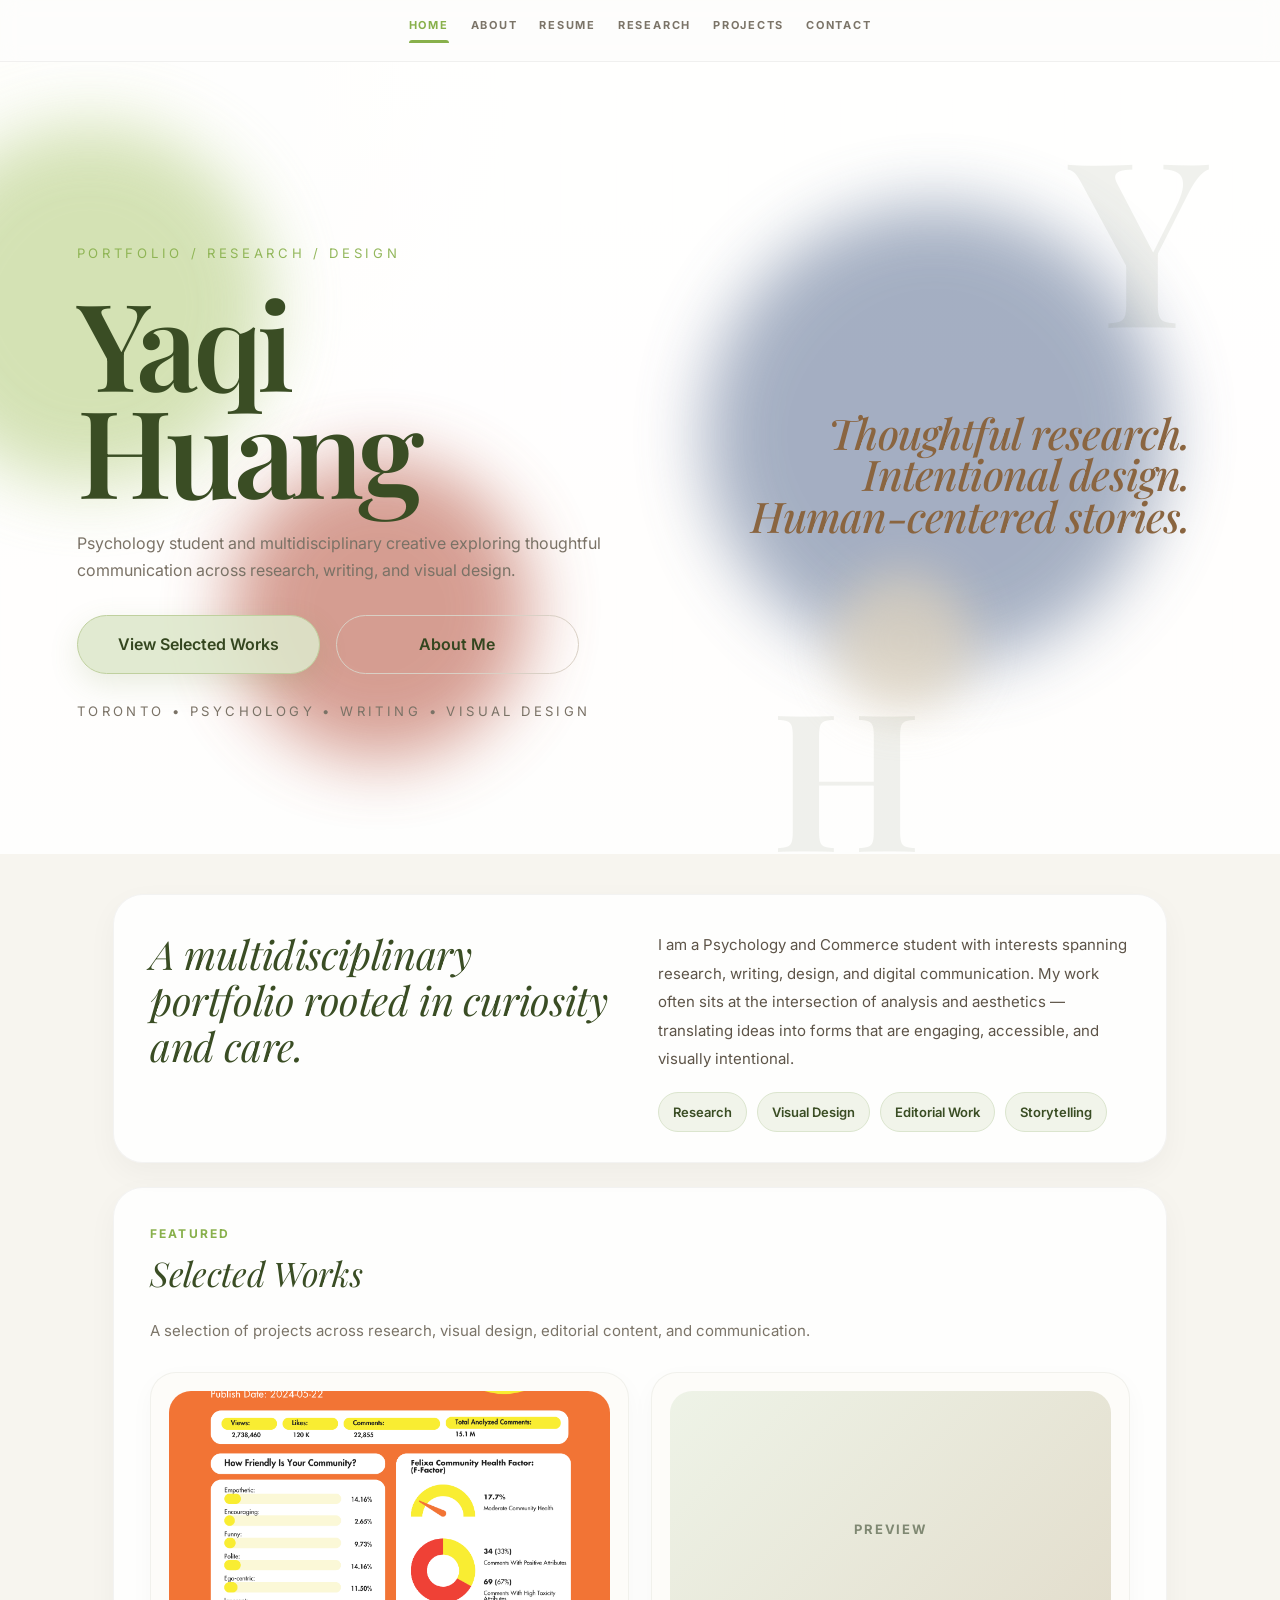
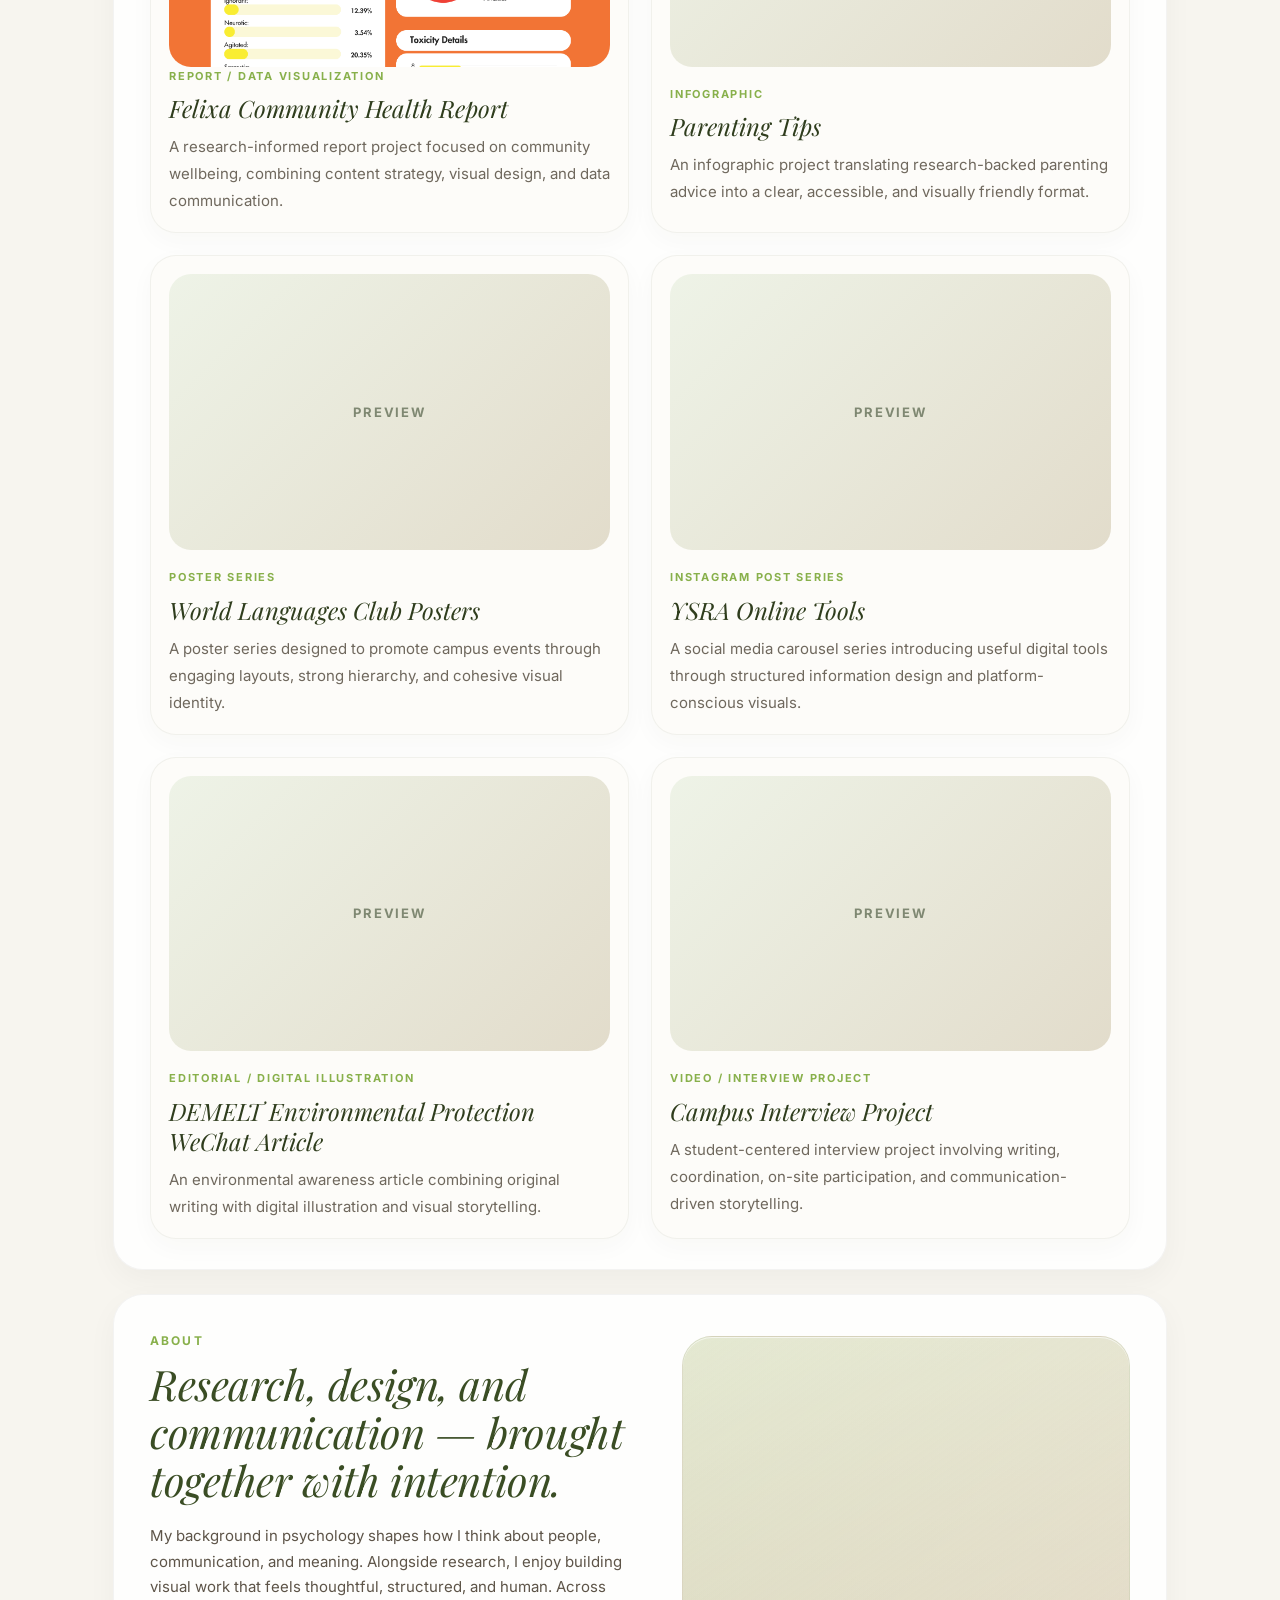
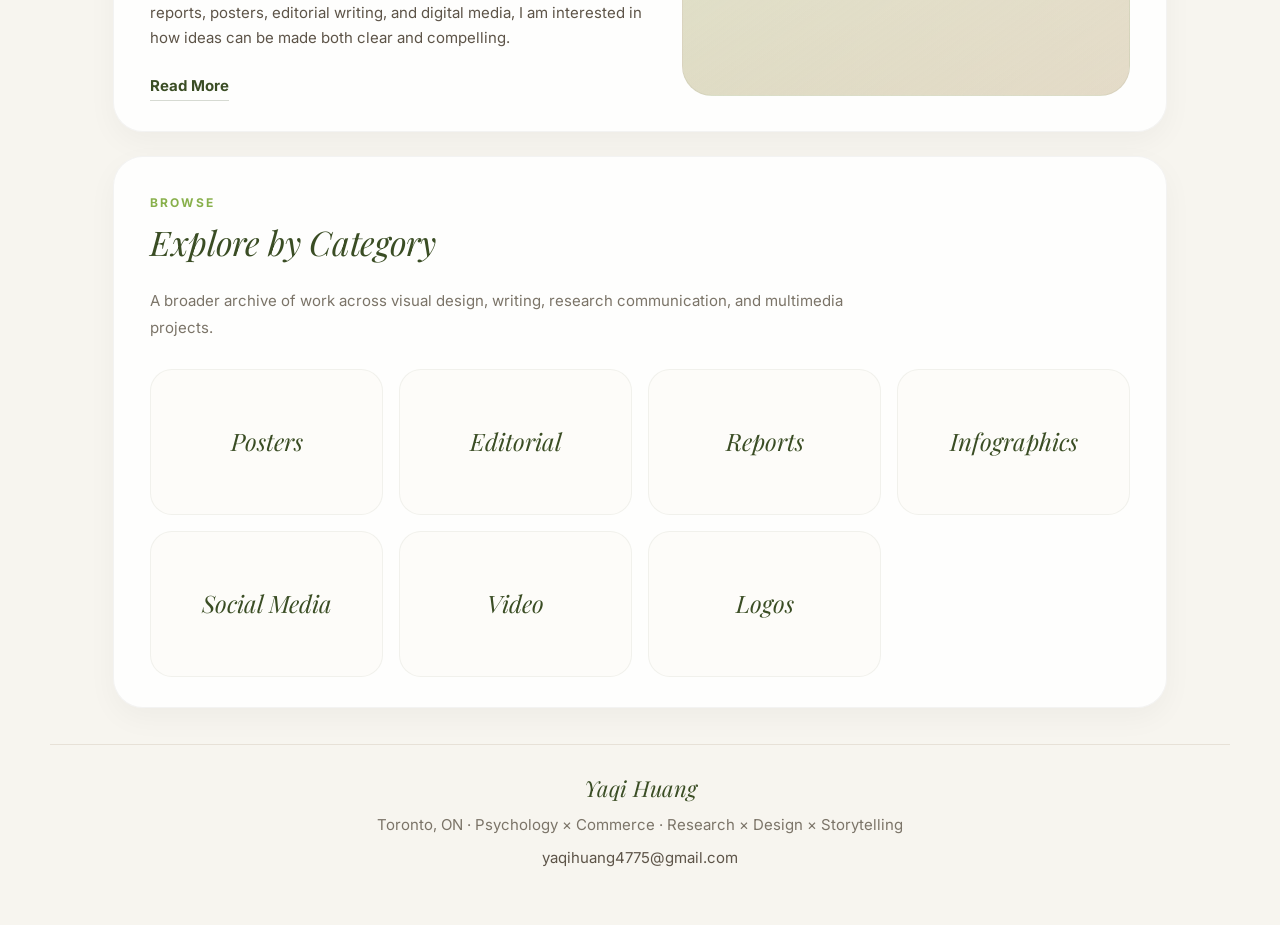
==== index.html @ 3fcfd4fb "update" ====
<!DOCTYPE html>
<html lang="en">
<head>
    <meta charset="UTF-8">
    <meta name="viewport" content="width=device-width, initial-scale=1.0">
    <title>Yaqi Huang</title>

    <link rel="stylesheet" href="style.css">

    <link href="https://fonts.googleapis.com/css2?family=Playfair+Display:wght@400;500;600&family=Inter:wght@400;500;600;700&display=swap" rel="stylesheet">
</head>
<body class="home-page">

    <!-- Navigation bar -->
    <div class="navbar">
        <a href="index.html" class="active">Home</a>
        <a href="About/index.html">About</a>
        <a href="Resume/index.html">Resume</a>
        <a href="../Research/index.html">Research</a>
        <a href="Projects/index.html">Projects</a>
        <a href="Contact/index.html">Contact</a>
    </div>

    <!-- HERO SECTION -->
<section class="hero">
  <div class="orb orb-1"></div>
  <div class="orb orb-2"></div>
  <div class="orb orb-3"></div>
  <div class="orb orb-4"></div>

  <div class="hero-mark mark-y">Y</div>
  <div class="hero-mark mark-h">H</div>

  <div class="hero-content">
    <div class="hero-kicker">Portfolio / Research / Design</div>

    <h1>Yaqi<br>Huang</h1>

    <p class="hero-description">
      Psychology student and multidisciplinary creative exploring thoughtful
      communication across research, writing, and visual design.
    </p>

    <div class="hero-buttons">
      <a href="#selected-works">View Selected Works</a>
      <a href="About/index.html">About Me</a>
    </div>

    <div class="hero-meta">Toronto • Psychology • Writing • Visual Design</div>
  </div>

  <h2 class="hero-tagline-right">
    Thoughtful research.<br>
    Intentional design.<br>
    Human-centered stories.
  </h2>
</section>

    <!-- SHORT INTRO -->
    <section class="section home-intro">
        <div class="intro-left">
            <h2>A multidisciplinary portfolio rooted in curiosity and care.</h2>
        </div>

        <div class="intro-right">
            <p>
                I am a Psychology and Commerce student with interests spanning research, writing, design, and digital communication. My work often sits at the intersection of analysis and aesthetics — translating ideas into forms that are engaging, accessible, and visually intentional.
            </p>

            <div class="intro-tags">
                <span class="tag">Research</span>
                <span class="tag">Visual Design</span>
                <span class="tag">Editorial Work</span>
                <span class="tag">Storytelling</span>
            </div>
        </div>
    </section>

    <!-- SELECTED WORKS -->
    <section class="section selected-works">
        <div class="section-heading">
            <p class="section-label">Featured</p>
            <h2>Selected Works</h2>
            <p class="section-description">
                A selection of projects across research, visual design, editorial content, and communication.
            </p>
        </div>

        <div class="works-grid">
            <a href="Projects/felixa-report/index.html" class="work-card">
                    <div class="project-image-placeholder">
                        <img src="Assets/Felixa Report/Felixa 1a.png" alt="Felixa Community Health Report cover">
                    </div>
                <p class="work-type">Report / Data Visualization</p>
                <h3>Felixa Community Health Report</h3>
                <p class="work-text">
                    A research-informed report project focused on community wellbeing, combining content strategy, visual design, and data communication.
                </p>
            </a>

            <a href="Projects/index.html" class="work-card">
                <div class="work-image-placeholder">Preview</div>
                <p class="work-type">Infographic</p>
                <h3>Parenting Tips</h3>
                <p class="work-text">
                    An infographic project translating research-backed parenting advice into a clear, accessible, and visually friendly format.
                </p>
            </a>

            <a href="Projects/index.html" class="work-card">
                <div class="work-image-placeholder">Preview</div>
                <p class="work-type">Poster Series</p>
                <h3>World Languages Club Posters</h3>
                <p class="work-text">
                    A poster series designed to promote campus events through engaging layouts, strong hierarchy, and cohesive visual identity.
                </p>
            </a>

            <a href="Projects/index.html" class="work-card">
                <div class="work-image-placeholder">Preview</div>
                <p class="work-type">Instagram Post Series</p>
                <h3>YSRA Online Tools</h3>
                <p class="work-text">
                    A social media carousel series introducing useful digital tools through structured information design and platform-conscious visuals.
                </p>
            </a>

            <a href="Projects/index.html" class="work-card">
                <div class="work-image-placeholder">Preview</div>
                <p class="work-type">Editorial / Digital Illustration</p>
                <h3>DEMELT Environmental Protection WeChat Article</h3>
                <p class="work-text">
                    An environmental awareness article combining original writing with digital illustration and visual storytelling.
                </p>
            </a>

            <a href="Projects/index.html" class="work-card">
                <div class="work-image-placeholder">Preview</div>
                <p class="work-type">Video / Interview Project</p>
                <h3>Campus Interview Project</h3>
                <p class="work-text">
                    A student-centered interview project involving writing, coordination, on-site participation, and communication-driven storytelling.
                </p>
            </a>
        </div>
    </section>

    <!-- ABOUT PREVIEW -->
    <section class="section about-preview">
        <div class="about-preview-text">
            <p class="section-label">About</p>
            <h2>Research, design, and communication — brought together with intention.</h2>
            <p>
                My background in psychology shapes how I think about people, communication, and meaning. Alongside research, I enjoy building visual work that feels thoughtful, structured, and human. Across reports, posters, editorial writing, and digital media, I am interested in how ideas can be made both clear and compelling.
            </p>

            <a href="About/index.html" class="text-link">Read More</a>
        </div>

        <div class="about-preview-visual">
            <div class="about-visual-box"></div>
        </div>
    </section>

    <!-- CATEGORY SECTION -->
    <section class="section category-section">
        <div class="section-heading">
            <p class="section-label">Browse</p>
            <h2>Explore by Category</h2>
            <p class="section-description">
                A broader archive of work across visual design, writing, research communication, and multimedia projects.
            </p>
        </div>

        <div class="category-grid">
            <a href="Projects/index.html" class="category-card">Posters</a>
            <a href="Projects/index.html" class="category-card">Editorial</a>
            <a href="Projects/index.html" class="category-card">Reports</a>
            <a href="Projects/index.html" class="category-card">Infographics</a>
            <a href="Projects/index.html" class="category-card">Social Media</a>
            <a href="Projects/index.html" class="category-card">Video</a>
            <a href="Projects/index.html" class="category-card">Logos</a>
        </div>
    </section>

    <!-- FOOTER -->
    <footer class="home-footer">
        <h3>Yaqi Huang</h3>
        <p>Toronto, ON · Psychology × Commerce · Research × Design × Storytelling</p>
        <p>
            <a href="mailto:yaqihuang4775@gmail.com">yaqihuang4775@gmail.com</a>
        </p>
    </footer>

</body>
</html>
---- style.css ----
/* Whole page */
body {
    margin: 0;
    font-family: 'Inter', sans-serif;
    font-size: 14px;
    background-color: #adbc9f;
    color: #333332;
}

/* Navigation bar */
/* Navigation bar */
:root {
  --nav-h: 72px;
}
.navbar {
    background-color: #fbfada;
    padding: 14px 24px;
    display: flex;
    justify-content: center;
    align-items: center;
    gap: 18px;
    box-shadow: 0 2px 5px rgba(0, 0, 0, 0.05);
}

.navbar {
    background-color: rgba(245, 244, 239, 0.82);
    backdrop-filter: blur(10px);
    -webkit-backdrop-filter: blur(10px);
}

/* Links inside navbar */
.navbar a {
    text-decoration: none;
    color: #333332;
    font-weight: 500;
    transition: color 0.2s ease, background-color 0.2s ease;
    padding: 6px 12px;
    border-radius: 999px;
    display: inline-flex;
    align-items: center;
    justify-content: center;
    line-height: 1;
}

/* Hover state */
.navbar a:hover {
    color: #12372a;
    background-color: #e7ecd9;
}

/* Active page */
.navbar a.active {
    color: #12372a;
    font-weight: 700;
    background-color: #d7e3cf;
}

/* Main title */
h1 {
    font-family: 'Playfair Display', serif;
    text-align: center;
    font-size: 42px;
    color: #12372a;
    margin-top: 40px;
    margin-bottom: 10px;
}

/* Resume top header block */
.resume-header {
    text-align: center;
    margin-top: 50px;
    margin-bottom: 45px;
    padding: 0 20px;
}

.resume-header h1 {
    margin-top: 0;
    margin-bottom: 14px;
    letter-spacing: 1px;
}

.resume-name {
    font-size: 18px;
    font-weight: 700;
    color: #12372a;
    margin: 0 0 12px 0;
}

.resume-contact {
    font-size: 15px;
    color: #5f665c;
    margin: 0 0 28px 0;
    line-height: 1.8;
}

.resume-contact a {
    color: #436850;
    text-decoration: none;
    transition: color 0.2s ease;
}

.resume-contact a:hover {
    color: #12372a;
    text-decoration: underline;
}

.contact-divider {
    color: #7b8577;
    margin: 0 6px;
}

/* Buttons under contact info */
.resume-buttons {
    display: flex;
    justify-content: center;
    gap: 14px;
    flex-wrap: wrap;
}

.resume-button {
    display: inline-block;
    padding: 11px 20px;
    border: 1.5px solid #12372a;
    border-radius: 999px;
    text-decoration: none;
    color: #12372a;
    background-color: #fbfada;
    font-weight: 600;
    font-size: 14px;
    transition: all 0.2s ease;
}

.resume-button:hover {
    background-color: #d7e3cf;
    transform: translateY(-1px);
}

.resume-button-secondary {
    background-color: transparent;
}

.resume-button-secondary:hover {
    background-color: #e7ecd9;
}

.resume-divider {
    width: 70%;
    height: 1px;
    background-color: #d6decf;
    margin: 0 auto 30px auto;
}

/* Section titles */
h2 {
    font-size: 26px;
    color: #12372a;
    margin-top: 0;
    margin-bottom: 20px;
}

/* Third-level headings */
h3 {
    margin: 0 0 6px 0;
    font-size: 18px;
    color: #12372a;
}

/* Section cards */
.section {
    background-color: #fbfada;
    margin: 30px auto;
    padding: 30px;
    border-radius: 12px;
    width: 70%;
    transition: transform 0.2s ease;
}

.section:hover {
    transform: scale(1.01);
}

/* Resume layout */
.resume-item {
    display: flex;
    align-items: flex-start;
    margin-bottom: 20px;
}

.resume-date {
    width: 150px;
    font-size: 14px;
    font-weight: 600;
    color: #666665;
    flex-shrink: 0;
}

.resume-content {
    flex: 1;
    font-size: 14px;
}

.resume-content p {
    margin: 8px 0;
}

/* Lists */
ul {
    margin: 10px 0 10px 18px;
    padding: 0;
}

ul ul {
    margin-top: 8px;
    margin-left: 20px;
}

li {
    margin-bottom: 8px;
    line-height: 1.5;
}

/* Dropdown box */
details {
    background-color: #fbfada;
    padding: 15px;
    margin-bottom: 15px;
    border-radius: 10px;
}

.resume-item details {
    padding: 0;
}

/* Summary / dropdown heading */
summary {
    display: flex;
    align-items: flex-start;
    gap: 8px;
    font-weight: 600;
    cursor: pointer;
    color: #436850;
    list-style: none;
    transition: color 0.2s ease;
}

summary:hover {
    color: #12372a;
}

summary::-webkit-details-marker {
    display: none;
}

summary::before {
    content: "▶";
    font-size: 10px;
    display: inline-block;
    transform: translateY(3px);
    color: #436850;
}

details[open] summary::before {
    content: "▼";
}

/* Summary text layout */
.summary-text {
    display: flex;
    flex-direction: column;
}

.summary-text h3 {
    margin: 0 0 10px 0;
    font-size: 20px;
    color: #12372a;
}

.summary-text p {
    margin: 5px 0;
    color: #666665;
    font-size: 14px;
}

/* Dropdown content spacing */
details > *:not(summary) {
    padding: 10px 0 0 15px;
}

/* Skills section */
.skill-item {
    display: flex;
    margin-bottom: 12px;
    padding-bottom: 8px;
    border-bottom: 1px solid #d6decf;
}

.skill-name {
    width: 200px;
    font-weight: 600;
    color: #12372a;
    flex-shrink: 0;
}

.skill-tools {
    flex: 1;
    color: #666665;
    line-height: 1.6;
}

/* Skill tags */
.tool {
    background-color: #dde5d3;
    color: #2f4f3e;
    padding: 4px 8px;
    border-radius: 6px;
    margin-right: 6px;
    margin-bottom: 6px;
    font-size: 14px;
    display: inline-block;
}






/* =========================
   RESUME PAGE — REFINED UI STYLE
   Replace the current final resume override block with this
   ========================= */

/* Page base */
body {
    background: #fcfdf9;
    color: #5d5448;
    font-family: 'Inter', sans-serif;
    font-size: 15px;
    line-height: 1.7;
}

/* Navbar */
.navbar {
    background-color: rgba(255, 255, 255, 0.78);
    backdrop-filter: blur(10px);
    -webkit-backdrop-filter: blur(10px);
    padding: 20px 36px;
    gap: 22px;
    border-bottom: 1px solid rgba(0, 0, 0, 0.05);
    box-shadow: none;
    position: sticky;
    top: 0;
    z-index: 100;
}

.navbar a {
    color: #7b7468;
    font-size: 11px;
    font-weight: 700;
    letter-spacing: 0.16em;
    text-transform: uppercase;
    padding: 0 0 10px 0;
    border-radius: 0;
    background: transparent;
    position: relative;
}

.navbar a:hover {
    color: #3a4d24;
    background: transparent;
}

.navbar a.active {
    color: #88b04b;
    background: transparent;
    font-weight: 700;
}

.navbar a.active::after {
    content: "";
    position: absolute;
    left: 0;
    bottom: -2px;
    width: 100%;
    height: 3px;
    border-radius: 999px 999px 0 0;
    background-color: #88b04b;
}

/* Main title area */
.resume-header {
    text-align: center;
    max-width: 980px;
    margin: 88px auto 42px auto;
    padding: 0 28px;
}

.resume-header h1 {
    text-align: center;
    margin: 0 0 34px 0;
    font-family: 'Playfair Display', serif;
    font-style: italic;
    font-weight: 400;
    letter-spacing: -0.025em;
    font-size: 64px;
    line-height: 1.02;
    color: #3a4d24;
}

.resume-header .resume-name,
.resume-header .resume-contact,
.resume-header .resume-buttons {
    text-align: center;
}

.resume-name {
    font-size: 13px;
    font-weight: 700;
    letter-spacing: 0.22em;
    text-transform: uppercase;
    color: #88b04b;
    margin: 0 0 18px 0;
}

.resume-contact {
    font-size: 15px;
    color: #7b7468;
    margin: 0 0 28px 0;
    line-height: 1.9;
    max-width: 760px;
    margin-left: auto;
    margin-right: auto;
}

.resume-contact a {
    color: #5d5448;
    text-decoration: none;
    border-bottom: 1px solid transparent;
    transition: color 0.2s ease, border-color 0.2s ease;
}

.resume-contact a:hover {
    color: #3a4d24;
    border-bottom-color: rgba(58, 77, 36, 0.35);
    text-decoration: none;
}

.contact-divider {
    color: #b8beb0;
    margin: 0 10px;
}

/* Buttons */
.resume-buttons {
    display: flex;
    justify-content: center;
    gap: 14px;
    flex-wrap: wrap;
    margin-top: 22px;
}

.resume-button {
    display: inline-flex;
    align-items: center;
    justify-content: center;
    min-width: 130px;
    padding: 12px 22px;
    border: 1px solid rgba(136, 176, 75, 0.24);
    border-radius: 999px;
    text-decoration: none;
    color: #3a4d24;
    background: #dfe9d4;
    font-weight: 600;
    font-size: 14px;
    box-shadow: 0 8px 22px rgba(136, 176, 75, 0.08);
    transition: transform 0.2s ease, background-color 0.2s ease, box-shadow 0.2s ease;
}

.resume-button:hover {
    background: #d3e1c3;
    transform: translateY(-1px);
    box-shadow: 0 12px 26px rgba(136, 176, 75, 0.12);
}

.resume-button-secondary {
    background: #ffffff;
}

.resume-button-secondary:hover {
    background: #f4f8ee;
}

/* Divider */
.resume-divider {
    width: min(980px, calc(100% - 56px));
    height: 1px;
    background-color: rgba(0, 0, 0, 0.06);
    margin: 0 auto 30px auto;
}

/* Section blocks */
.section {
    width: min(980px, calc(100% - 56px));
    margin: 0 auto 24px auto;
    padding: 36px 36px 30px 36px;
    background: rgba(255, 255, 255, 0.88);
    border: 1px solid rgba(0, 0, 0, 0.045);
    border-radius: 30px;
    box-shadow: 0 10px 30px rgba(30, 30, 30, 0.04);
    transition: transform 0.22s ease, box-shadow 0.22s ease;
}

.section:hover {
    transform: translateY(-2px);
    box-shadow: 0 16px 36px rgba(30, 30, 30, 0.06);
}

/* Section titles */
h2 {
    margin: 0 0 24px 0;
    font-family: 'Playfair Display', serif;
    font-style: italic;
    font-weight: 400;
    font-size: 34px;
    line-height: 1.15;
    color: #3a4d24;
    letter-spacing: -0.01em;
}

/* Smaller heading */
h3 {
    margin: 0 0 6px 0;
    font-family: 'Playfair Display', serif;
    font-style: italic;
    font-weight: 400;
    font-size: 24px;
    line-height: 1.2;
    color: #3a4d24;
}

/* Resume item rows */
.resume-item {
    display: grid;
    grid-template-columns: 185px 1fr;
    gap: 28px;
    align-items: start;
    margin-bottom: 0;
    padding: 26px 0;
    border-bottom: 1px dashed rgba(0, 0, 0, 0.08);
}

.resume-item:last-child {
    border-bottom: none;
    padding-bottom: 4px;
}

.resume-date {
    width: auto;
    font-size: 11px;
    font-weight: 700;
    letter-spacing: 0.08em;
    text-transform: uppercase;
    color: #88b04b;
    line-height: 1.5;
    padding-top: 4px;
    white-space: nowrap;
}

.resume-content {
    font-size: 15px;
    color: #5d5448;
    min-width: 0;
}

.resume-content strong {
    color: #3a4d24;
}

.resume-content p {
    margin: 8px 0;
    line-height: 1.72;
}

.resume-content em {
    color: #7b7468;
}

/* tighter date + subtitle spacing inside dropdown content */
.resume-content details > p {
    margin: 0;
}

.resume-content details > p + p {
    margin-top: 2px;
}

.resume-content details p {
    line-height: 1.45;
}

.resume-content details ul {
    margin-top: 0.55rem;
}

/* Details / dropdown */
details {
    background: transparent;
    padding: 0;
    margin: 0;
    border-radius: 0;
}

.resume-item details {
    padding: 0;
}

/* Summary */
summary {
    display: flex;
    align-items: flex-start;
    gap: 10px;
    list-style: none;
    cursor: pointer;
    color: #5d5448;
    font-weight: 600;
    transition: color 0.2s ease;
}

summary:hover {
    color: #3a4d24;
}

summary::-webkit-details-marker {
    display: none;
}

summary::before {
    content: "+";
    font-size: 10px;
    line-height: 1;
    margin-top: 10px;
    color: #88b04b;
    flex-shrink: 0;
    transition: transform 0.2s ease;
}

details[open] summary::before {
    content: "-";
}

.summary-text {
    display: flex;
    flex-direction: column;
}

.summary-text h3 {
    margin: 0 0 6px 0;
    font-size: 24px;
}

.summary-text p {
    margin: 2px 0;
    font-size: 14px;
    color: #7b7468;
    line-height: 1.55;
}

/* Dropdown content */
details > *:not(summary) {
    padding: 14px 0 0 22px;
}

/* Lists */
ul {
    margin: 10px 0 10px 20px;
    padding: 0;
}

ul ul {
    margin-top: 8px;
    margin-left: 18px;
}

li {
    margin-bottom: 8px;
    line-height: 1.7;
    color: #5d5448;
}

li::marker {
    color: #88b04b;
}

/* Skills */
.skill-item {
    display: grid;
    grid-template-columns: 160px 1fr;
    gap: 22px;
    align-items: start;
    margin-bottom: 0;
    padding: 18px 0;
    border-bottom: 1px dashed rgba(0, 0, 0, 0.08);
}

.skill-item:last-child {
    border-bottom: none;
    padding-bottom: 0;
}

.skill-name {
    width: auto;
    font-size: 11px;
    font-weight: 700;
    letter-spacing: 0.14em;
    text-transform: uppercase;
    color: #88b04b;
    padding-top: 8px;
}

.skill-tools {
    color: #5d5448;
    line-height: 1.8;
}

.tool {
    display: inline-block;
    background-color: #f4f8ee;
    color: #3a4d24;
    border: 1px solid rgba(136, 176, 75, 0.16);
    padding: 7px 12px;
    border-radius: 999px;
    margin-right: 8px;
    margin-bottom: 8px;
    font-size: 13px;
    font-weight: 500;
}

/* Better spacing for plain one-line entries */
.resume-item > .resume-content:not(:has(details)) {
    padding-top: 1px;
}

/* Mobile */
@media (max-width: 768px) {
    .resume-header {
        margin-top: 56px;
        margin-bottom: 34px;
        padding: 0 20px;
    }

    .resume-header h1 {
        font-size: 46px;
        margin-bottom: 26px;
    }

    .resume-contact {
        line-height: 1.8;
    }

    .section {
        width: calc(100% - 32px);
        padding: 24px 20px;
        border-radius: 22px;
    }

    .resume-divider {
        width: calc(100% - 32px);
    }

    .resume-item {
        grid-template-columns: 1fr;
        gap: 10px;
        padding: 22px 0;
    }

    .resume-date {
        padding-top: 0;
    }

    .skill-item {
        grid-template-columns: 1fr;
        gap: 10px;
    }

    .skill-name {
        padding-top: 0;
    }

    .navbar {
        gap: 14px;
        padding: 16px 14px;
        flex-wrap: wrap;
    }

    .navbar a {
        font-size: 10px;
        letter-spacing: 0.12em;
    }

    details > *:not(summary) {
        padding-left: 18px;
    }
}






/* =========================
   HOME PAGE
========================= */

/* Hero section */
/* =========================
   HOME HERO — FINAL POLISH
   ========================= */

/* 先确保首页没有被默认间距影响 */
body.home-page {
  margin: 0;
  padding: 0;
  background: #f7f5ef;
  overflow-x: hidden;
}

/* ---------- NAVBAR ---------- */
body.home-page .main-nav,
body.home-page nav {
  position: fixed;
  top: 0;
  left: 0;
  width: 100%;
  height: 72px;
  display: flex;
  justify-content: center;
  align-items: center;
  background: rgba(247, 245, 239, 0.72);
  backdrop-filter: blur(10px);
  -webkit-backdrop-filter: blur(10px);
  z-index: 1000;
  border-bottom: 1px solid rgba(255, 255, 255, 0.18);
}

body.home-page nav ul,
body.home-page .main-nav ul {
  display: flex;
  gap: 28px;
  list-style: none;
  margin: 0;
  padding: 0;
}

body.home-page nav a,
body.home-page .main-nav a {
  text-decoration: none;
  font-size: 0.78rem;
  letter-spacing: 0.14em;
  text-transform: uppercase;
  font-weight: 600;
  color: #7b776d;
  transition: color 0.25s ease, opacity 0.25s ease;
}

body.home-page nav a:hover,
body.home-page .main-nav a:hover {
  color: #7ea047;
}

body.home-page nav a.active,
body.home-page .main-nav a.active {
  color: #7ea047;
  position: relative;
}

body.home-page nav a.active::after,
body.home-page .main-nav a.active::after {
  content: "";
  position: absolute;
  left: 0;
  bottom: -10px;
  width: 100%;
  height: 2px;
  background: #7ea047;
  border-radius: 999px;
}

/* ---------- HERO WRAPPER ---------- */
.hero {
  position: relative;
  min-height: 72vh;
  height: 72svh;
  overflow: hidden;
  display: flex;
  align-items: center;
  justify-content: flex-start;
  padding: 96px 0 48px;
  background:
        radial-gradient(circle at top left, rgba(226, 234, 207, 0.45), transparent 34%),
        linear-gradient(180deg, #f7f5ef 0%, #f3f0e8 100%);
}

/* 细微竖向光带，增加 poster 感 */
.hero::before {
  content: "";
  position: absolute;
  inset: 0;
  background:
    repeating-linear-gradient(
      90deg,
      rgba(226, 234, 207, 0.45) 0px,
      rgba(226, 234, 207, 0.45) 1px,
      transparent 1px,
      transparent 56px
    );
  opacity: 0.16;
  pointer-events: none;
  z-index: 1;
}

/* 柔和整体雾化层 */
.hero::after {
  content: "";
  position: absolute;
  inset: 0;
  background:
        radial-gradient(circle at top left, rgba(226, 234, 207, 0.45), transparent 34%),
        linear-gradient(180deg, #f7f5ef 0%, #f3f0e8 100%);
  mix-blend-mode: screen;
  pointer-events: none;
  z-index: 1;
}

/* ---------- HERO CONTENT ---------- */
.hero-content {
  position: relative;
  z-index: 5;
  width: min(560px, calc(100% - 64px));
  margin-left: clamp(28px, 0, 88px);
  display: flex;
  flex-direction: column;
  align-items: flex-start;
  gap: 18px;
}

/* 顶部小字 */
.hero-kicker,
.hero-label {
  margin: 0;
  font-size: 0.82rem;
  letter-spacing: 0.28em;
  text-transform: uppercase;
  color: #88b04b;
  opacity: 0.9;
}

/* 主标题 */
.hero h1,
.hero-title {
  margin: 0;
  font-family: "Playfair Display", serif;
  font-size: clamp(4.4rem, 10vw, 7.6rem);
  line-height: 0.88;
  letter-spacing: -0.045em;
  font-weight: 600;
  color: #3a4d24;
  max-width: 6ch;
  text-wrap: balance;
  text-align: left;
}

/* 副标题 */
.hero .hero-tagline,
.hero .subtitle,
.hero h2 {
  margin: 0;
  font-family: "Playfair Display", serif;
  font-style: italic;
  font-weight: 500;
  font-size: clamp(1.65rem, 3.3vw, 3.1rem);
  line-height: 0.98;
  letter-spacing: -0.02em;
  color: #8a6540;
  text-align: right;
}

/* 正文 */
.hero p,
.hero-description {
  margin: 4px 0 0;
  max-width: 560px;
  font-size: clamp(1rem, 1.15vw, 1.1rem);
  line-height: 1.7;
  color: #7a7266;
}

/* ---------- BUTTONS ---------- */
.hero-buttons,
.cta-group {
  display: flex;
  flex-wrap: wrap;
  gap: 16px;
  margin-top: 6px;
}

.hero-buttons a,
.cta-group a,
.hero .btn {
  display: inline-flex;
  align-items: center;
  justify-content: center;
  min-width: 185px;
  padding: 15px 28px;
  border-radius: 999px;
  text-decoration: none;
  font-weight: 600;
  font-size: 1rem;
  transition:
    transform 0.25s ease,
    background 0.25s ease,
    color 0.25s ease,
    border-color 0.25s ease,
    box-shadow 0.25s ease;
}

.hero-buttons a:first-child,
.cta-group a:first-child,
.hero .btn-primary {
  background: rgba(221, 232, 203, 0.88);
  color: #34461f;
  border: 1px solid #bfd09e;
  box-shadow: 0 10px 30px rgba(116, 144, 66, 0.16);
}

.hero-buttons a:first-child:hover,
.cta-group a:first-child:hover,
.hero .btn-primary:hover {
  transform: translateY(-2px);
  background: #dfe9cf;
}

.hero-buttons a:last-child,
.cta-group a:last-child,
.hero .btn-secondary {
  background: transparent;
  color: #34461f;
  border: 1px solid #d9d0c5;
}

.hero-buttons a:last-child:hover,
.cta-group a:last-child:hover,
.hero .btn-secondary:hover {
  transform: translateY(-2px);
  border-color: rgba(243, 238, 227, 0.72);
  background: rgba(255,255,255,0.75);
}

/* 底部细字 */
.hero-meta {
  margin-top: 2px;
  font-size: 0.82rem;
  letter-spacing: 0.26em;
  text-transform: uppercase;
  color: #7a7266;
}

/* ---------- DECORATIVE LETTERS ---------- */
.hero-mark {
  position: absolute;
  font-family: "Playfair Display", serif;
  font-weight: 600;
  line-height: 1;
  color: rgba(58, 77, 36, 0.08);
  pointer-events: none;
  z-index: 2;
  user-select: none;
}

.hero-mark.mark-y {
  top: 56px;
  right: 5.5vw;
  font-size: clamp(10rem, 18vw, 16rem);
}

.hero-mark.mark-h {
  bottom: -14px;
  right: 28vw;
  font-size: clamp(8rem, 15vw, 13rem);
}

/* ---------- ORBS / GLOW SHAPES ---------- */
.orb {
  position: absolute;
  border-radius: 50%;
  filter: blur(34px);
  opacity: 0.78;
  pointer-events: none;
  z-index: 2;
  animation-timing-function: ease-in-out;
  animation-iteration-count: infinite;
  animation-direction: alternate;
}

.orb-1 {
  width: 360px;
  height: 360px;
  left: -90px;
  top: 8%;
  background: rgba(195, 214, 150, 0.9);
  animation: floatOne 9s ease-in-out infinite alternate;
}

.orb-2 {
  width: 300px;
  height: 300px;
  left: 18%;
  bottom: 12%;
  background: rgba(188, 95, 78, 0.78);
  animation: floatTwo 8.5s ease-in-out infinite alternate;
}

.orb-3 {
  width: 460px;
  height: 460px;
  right: 9%;
  top: 18%;
  background: rgba(111, 128, 159, 0.8);
  animation: floatThree 10s ease-in-out infinite alternate;
}

/* 可选：再加一个更小的光斑会更灵 */
.orb-4 {
  width: 140px;
  height: 140px;
  right: 24%;
  bottom: 18%;
  background: rgba(224, 212, 190, 0.92);
  filter: blur(24px);
  animation: floatFour 7s ease-in-out infinite alternate;
}

@keyframes floatOne {
  0% {
    transform: translate(0, 0) scale(1);
  }
  100% {
    transform: translate(40px, -28px) scale(1.08);
  }
}

@keyframes floatTwo {
  0% {
    transform: translate(0, 0) scale(1);
  }
  100% {
    transform: translate(26px, 22px) scale(1.12);
  }
}

@keyframes floatThree {
  0% {
    transform: translate(0, 0) scale(1);
  }
  100% {
    transform: translate(-34px, 26px) scale(1.07);
  }
}

@keyframes floatFour {
  0% {
    transform: translate(0, 0);
    opacity: 0.18;
  }
  100% {
    transform: translate(16px, -18px);
    opacity: 0.28;
  }
}

/* ---------- RESPONSIVE ---------- */
@media (max-width: 1100px) {
  .hero {
    padding: 108px 0 40px;
  }

  .hero-content {
    width: min(560px, calc(100% - 56px));
    margin-left: 28px;
    gap: 16px;
  }

  .hero h1,
  .hero-title {
    font-size: clamp(4rem, 11vw, 6.2rem);
  }

  .hero .subtitle,
  .hero h2 {
    max-width: 16ch;
  }

  .orb-3 {
    width: 380px;
    height: 380px;
    right: 2%;
    top: 20%;
  }
}

@media (max-width: 768px) {
  body.home-page .main-nav,
  body.home-page nav {
    height: 64px;
  }

  body.home-page nav ul,
  body.home-page .main-nav ul {
    gap: 16px;
    flex-wrap: wrap;
    justify-content: center;
    padding: 0 16px;
  }

  body.home-page nav a,
  body.home-page .main-nav a {
    font-size: 0.72rem;
    letter-spacing: 0.12em;
  }

  .hero {
    min-height: 100svh;
    padding: 94px 0 32px;
    align-items: flex-start;
  }

  .hero-content {
    width: calc(100% - 40px);
    margin: 34px 20px 0;
    gap: 14px;
  }

  .hero h1,
  .hero-title {
    font-size: clamp(3.2rem, 18vw, 5.2rem);
    max-width: 5.2ch;
  }

  .hero .subtitle,
  .hero h2 {
    font-size: clamp(1.8rem, 9vw, 2.7rem);
    max-width: 16ch;
  }

  .hero p,
  .hero-description {
    max-width: 100%;
    font-size: 0.98rem;
    line-height: 1.65;
  }

  .hero-buttons,
  .cta-group {
    width: 100%;
    gap: 12px;
  }

  .hero-buttons a,
  .cta-group a,
  .hero .btn {
    min-width: 0;
    width: calc(50% - 6px);
    padding: 14px 16px;
    font-size: 0.95rem;
  }

  .hero-meta {
    font-size: 0.72rem;
    letter-spacing: 0.18em;
  }

  .hero-mark.mark-y {
    right: 2vw;
    top: 92px;
    font-size: 7rem;
  }

  .hero-mark.mark-h {
    right: 10vw;
    bottom: 18px;
    font-size: 6rem;
  }

  .orb-1 {
    width: 240px;
    height: 240px;
    left: -80px;
    top: 24%;
  }

  .orb-2 {
    width: 210px;
    height: 210px;
    left: 16%;
    bottom: 18%;
  }

  .orb-3 {
    width: 260px;
    height: 260px;
    right: -40px;
    top: 18%;
  }

  .orb-4 {
    display: none;
  }
}

@media (max-width: 520px) {
  .hero-buttons a,
  .cta-group a,
  .hero .btn {
    width: 100%;
  }

  .hero-meta {
    line-height: 1.6;
    letter-spacing: 0.16em;
  }

  .hero-mark {
    display: none;
  }
}


/* hero 本身要能给右边 tagline 做 absolute 定位 */
.hero {
  position: relative;
}

/* 左边内容块 */
.hero-content {
  position: relative;
  z-index: 5;
  width: min(560px, calc(100% - 64px));
  margin-left: clamp(32px, 6vw, 88px);
  display: flex;
  flex-direction: column;
  align-items: flex-start;
  gap: 24px;
}

/* 右边 tagline */
.hero-tagline-right {
  position: absolute;
  right: clamp(32px, 7vw, 100px);
  top: 52%;
  transform: translateY(-50%);
  z-index: 6;

  margin: 0;
  max-width: 620px;

  font-family: "Playfair Display", serif;
  font-style: italic;
  font-weight: 500;
  font-size: clamp(1.9rem, 3vw, 3.2rem);
  line-height: 1.6;
  letter-spacing: -0.02em;
  color: #e4bea4;
  text-align: left;
}

/* 左边正文宽度稍微控制一下 */
.hero-description {
  max-width: 48ch;
}

/* 平板 */
@media (max-width: 1000px) {
  .hero-tagline-right {
    right: 40px;
    max-width: 400px;
    font-size: clamp(1.6rem, 3vw, 2.4rem);
  }

  .hero-content {
    width: min(480px, calc(100% - 56px));
  }
}

/* 手机：tagline 不再放右边，改回正常往下排 */
@media (max-width: 768px) {
  .hero {
    display: flex;
    flex-direction: column;
    justify-content: flex-start;
  }

  .hero-content {
    width: calc(100% - 40px);
    margin: 32px 24px 0;
    gap: 16px;
  }

  .hero-tagline-right {
    position: relative;
    top: auto;
    right: auto;
    transform: none;
    margin: 16px 24px 0;
    max-width: 320px;
    font-size: clamp(1.8rem, 9vw, 2.7rem);
  }
}


/* Shared section heading */
.section-heading {
    margin-bottom: 28px;
}

.section-label {
    margin: 0 0 10px 0;
    font-size: 12px;
    font-weight: 700;
    letter-spacing: 0.18em;
    text-transform: uppercase;
    color: #88b04b;
}

.section-description {
    margin: 0;
    max-width: 700px;
    color: #7b7468;
    line-height: 1.8;
}

/* Home intro */
.home-intro {
    display: grid;
    grid-template-columns: 1fr 1fr;
    gap: 36px;
    align-items: start;
    position: relative;
    margin-top: 40px;    
}

.home-intro h2 {
    margin: 0;
    font-size: 40px;
    line-height: 1.15;
}

.intro-right p {
    margin: 0 0 18px 0;
    color: #5d5448;
    line-height: 1.9;
}

.intro-tags {
    display: flex;
    flex-wrap: wrap;
    gap: 10px;
}

.tag {
    display: inline-flex;
    align-items: center;
    padding: 8px 14px;
    border-radius: 999px;
    background: #f1f4ea;
    border: 1px solid #dbe5ce;
    color: #3a4d24;
    font-size: 13px;
    font-weight: 600;
}

/* Selected works */
.selected-works .works-grid {
    display: grid;
    grid-template-columns: repeat(2, minmax(0, 1fr));
    gap: 22px;
}

.work-card {
    display: block;
    background: #fdfcf9;
    border: 1px solid rgba(58, 77, 36, 0.06);
    border-radius: 26px;
    padding: 18px;
    text-decoration: none;
    color: inherit;
    transition: transform 0.2s ease, box-shadow 0.2s ease, border-color 0.2s ease;
    box-shadow: 0 8px 24px rgba(62, 52, 37, 0.03);
}

.work-card:hover {
    transform: translateY(-3px);
    box-shadow: 0 14px 32px rgba(62, 52, 37, 0.07);
    border-color: rgba(136, 176, 75, 0.18);
}

.work-image-placeholder {
    width: 100%;
    aspect-ratio: 16 / 10;
    border-radius: 18px;
    margin-bottom: 18px;
    background: linear-gradient(135deg, #eef2e7 0%, #ddd2b8 100%);
    display: flex;
    align-items: center;
    justify-content: center;
    color: #7f8872;
    font-size: 13px;
    font-weight: 700;
    letter-spacing: 0.14em;
    text-transform: uppercase;
}

.work-type {
    margin: 0 0 8px 0;
    font-size: 11px;
    font-weight: 700;
    letter-spacing: 0.16em;
    text-transform: uppercase;
    color: #88b04b;
}

.work-card h3 {
    margin: 0 0 10px 0;
    font-size: 24px;
    line-height: 1.25;
    color: #2f3d1d;
}

.work-text {
    margin: 0;
    color: #6f685d;
    line-height: 1.8;
    font-size: 15px;
}

/* About preview */
.about-preview {
    display: grid;
    grid-template-columns: 1.05fr 0.95fr;
    gap: 36px;
    align-items: center;
}

.about-preview-text h2 {
    margin-top: 0;
    margin-bottom: 18px;
    font-size: 42px;
    line-height: 1.14;
}

.about-preview-text p:last-of-type {
    margin-bottom: 22px;
}

.text-link {
    display: inline-block;
    text-decoration: none;
    color: #3a4d24;
    font-weight: 700;
    border-bottom: 1px solid rgba(58, 77, 36, 0.2);
    padding-bottom: 2px;
    transition: color 0.2s ease, border-color 0.2s ease;
}

.text-link:hover {
    color: #88b04b;
    border-bottom-color: rgba(136, 176, 75, 0.45);
}

.about-preview-visual {
    min-height: 360px;
    display: flex;
    align-items: stretch;
}

.about-visual-box {
    width: 100%;
    border-radius: 30px;
    background:
        linear-gradient(145deg, rgba(136, 176, 75, 0.18), rgba(221, 210, 184, 0.55)),
        linear-gradient(180deg, #f8f5ef 0%, #ece6db 100%);
    border: 1px solid rgba(58, 77, 36, 0.06);
    box-shadow: inset 0 1px 0 rgba(255,255,255,0.6);
}

/* Categories */
.category-grid {
    display: grid;
    grid-template-columns: repeat(4, minmax(0, 1fr));
    gap: 16px;
}

.category-card {
    display: flex;
    align-items: center;
    justify-content: center;
    min-height: 108px;
    border-radius: 22px;
    background: #fdfcf9;
    border: 1px solid rgba(58, 77, 36, 0.06);
    text-decoration: none;
    color: #3a4d24;
    font-family: 'Playfair Display', serif;
    font-size: 24px;
    font-style: italic;
    text-align: center;
    padding: 18px;
    transition: transform 0.2s ease, box-shadow 0.2s ease, border-color 0.2s ease;
}

.category-card:hover {
    transform: translateY(-2px);
    box-shadow: 0 12px 28px rgba(62, 52, 37, 0.06);
    border-color: rgba(136, 176, 75, 0.18);
}

/* Footer */
.home-footer {
    width: min(1180px, calc(100% - 56px));
    margin: 36px auto 54px auto;
    padding: 30px 0 0 0;
    border-top: 1px solid #e7e1d7;
    text-align: center;
}

.home-footer h3 {
    margin: 0 0 10px 0;
    font-size: 22px;
    color: #3a4d24;
}

.home-footer p {
    margin: 6px 0;
    color: #7b7468;
    line-height: 1.8;
}

.home-footer a {
    color: #5d5448;
    text-decoration: none;
    border-bottom: 1px solid transparent;
}

.home-footer a:hover {
    color: #3a4d24;
    border-bottom-color: rgba(58, 77, 36, 0.3);
}

/* Responsive */
@media (max-width: 1000px) {
    .home-hero,
    .home-intro,
    .about-preview {
        grid-template-columns: 1fr;
    }

    .hero-art {
        min-height: 420px;
    }

    .category-grid {
        grid-template-columns: repeat(2, minmax(0, 1fr));
    }
}

@media (max-width: 760px) {
    .home-hero {
        width: calc(100% - 32px);
        margin-top: 48px;
        gap: 28px;
    }

    .home-hero h1 {
        font-size: 58px;
    }

    .home-hero h2 {
        font-size: 24px;
    }

    .selected-works .works-grid,
    .category-grid {
        grid-template-columns: 1fr;
    }

    .home-footer {
        width: calc(100% - 32px);
    }
}

@media (max-width: 900px) {
  body.home-page .hero-poster {
    padding:
      calc(var(--nav-h) + 20px)
      24px
      24px;
  }

  body.home-page .hero-poster-content {
    width: min(100%, 560px);
  }

  body.home-page .hero-name {
    font-size: clamp(4rem, 14vw, 6.2rem);
  }

  body.home-page .hero-tagline {
    font-size: clamp(1.7rem, 6vw, 2.6rem);
  }

  body.home-page .hero-side-note {
    left: 24px;
    bottom: 18px;
  }

  body.home-page .hero-letter-y {
    right: 2%;
  }

  body.home-page .hero-letter-h {
    right: 10%;
    bottom: 4%;
  }
}

@media (max-width: 640px) {
  body.home-page .hero-poster {
    height: 100svh;
    min-height: 100svh;
    padding:
      calc(var(--nav-h) + 18px)
      18px
      18px;
  }

  body.home-page .hero-name {
    font-size: clamp(3.4rem, 18vw, 5.2rem);
  }

  body.home-page .hero-tagline {
    font-size: clamp(1.55rem, 8vw, 2.2rem);
    max-width: 100%;
  }

  body.home-page .hero-description {
    font-size: 0.98rem;
    line-height: 1.65;
  }

  body.home-page .hero-actions {
    flex-direction: column;
    align-items: stretch;
  }

  body.home-page .hero-btn {
    min-width: 0;
    width: 100%;
  }

  body.home-page .hero-side-note {
    font-size: 0.66rem;
    letter-spacing: 0.18em;
  }
}












/* =========================
   CONTACT PAGE
========================= */
.contact-header {
    text-align: center;
    max-width: 980px;
    margin: 88px auto 42px auto;
    padding: 0 28px;
}

.contact-header h1 {
    text-align: center;
    margin: 0 0 34px 0;
    font-family: 'Playfair Display', serif;
    font-style: italic;
    font-weight: 400;
    letter-spacing: -0.025em;
    font-size: 64px;
    line-height: 1.02;
    color: #3a4d24;
}

.contact-label {
    font-size: 13px;
    font-weight: 700;
    letter-spacing: 0.22em;
    text-transform: uppercase;
    color: #88b04b;
    margin: 0 0 18px 0;
}

.contact-intro {
    max-width: 620px;
    margin: 0 auto;
    font-size: 15px;
    line-height: 1.9;
    color: #7b7468;
}

.contact-page {
    padding-bottom: 80px;
}

.contact-main-card {
    padding: 42px 42px 36px 42px;
}

.contact-grid {
    display: grid;
    grid-template-columns: 1.05fr 0.95fr;
    gap: 40px;
    align-items: start;
}

.contact-left h2 {
    margin-bottom: 18px;
}

.contact-left p {
    margin: 0;
    font-size: 15px;
    line-height: 1.8;
    color: #5d5448;
    max-width: 520px;
}

.contact-buttons {
    display: flex;
    gap: 14px;
    flex-wrap: wrap;
    margin-top: 28px;
}

.contact-right {
    display: flex;
    flex-direction: column;
    gap: 18px;
}

.contact-item {
    padding: 18px 20px;
    border: 1px solid rgba(0, 0, 0, 0.05);
    border-radius: 22px;
    background: #fcfcfa;
    transition: transform 0.2s ease, box-shadow 0.2s ease;
}

.contact-item:hover {
    transform: translateY(-2px);
    box-shadow: 0 12px 28px rgba(30, 30, 30, 0.05);
}

.contact-item-label {
    margin: 0 0 8px 0;
    font-size: 11px;
    font-weight: 700;
    letter-spacing: 0.16em;
    text-transform: uppercase;
    color: #88b04b;
}

.contact-item p,
.contact-item a {
    margin: 0;
    font-size: 15px;
    line-height: 1.7;
    color: #5d5448;
    text-decoration: none;
    word-break: break-word;
}

.contact-item a:hover {
    color: #3a4d24;
}

@media (max-width: 768px) {
    .contact-header {
        margin-top: 56px;
        margin-bottom: 34px;
        padding: 0 20px;
    }

    .contact-header h1 {
        font-size: 46px;
        margin-bottom: 26px;
    }

    .contact-grid {
        grid-template-columns: 1fr;
        gap: 24px;
    }

    .contact-main-card {
        padding: 24px 20px;
    }
}
























/* =========================
   PROJECTS PAGE
========================= */

.projects-header {
    text-align: center;
    max-width: 980px;
    margin: 88px auto 42px auto;
    padding: 0 28px;
}

.projects-header h1 {
    text-align: center;
    margin: 0 0 34px 0;
    font-family: 'Playfair Display', serif;
    font-style: italic;
    font-weight: 400;
    letter-spacing: -0.025em;
    font-size: 64px;
    line-height: 1.02;
    color: #3a4d24;
}

.projects-label {
    font-size: 13px;
    font-weight: 700;
    letter-spacing: 0.22em;
    text-transform: uppercase;
    color: #88b04b;
    margin: 0 0 18px 0;
}

.projects-intro {
    max-width: 720px;
    margin: 0 auto;
    font-size: 15px;
    line-height: 1.9;
    color: #7b7468;
}

.projects-page {
    padding-bottom: 90px;
}

.projects-section-heading {
    margin-bottom: 30px;
}

.projects-section-heading h2 {
    margin-bottom: 14px;
}

.projects-section-heading p:last-child {
    max-width: 720px;
    margin: 0;
    font-size: 15px;
    line-height: 1.8;
    color: #7b7468;
}

/* Featured project cards */

.featured-projects-grid {
    display: grid;
    grid-template-columns: repeat(2, minmax(0, 1fr));
    gap: 24px;
}

.featured-project-card {
    display: grid;
    grid-template-rows: auto 1fr;
    background: #fcfcfa;
    border: 1px solid rgba(0, 0, 0, 0.045);
    border-radius: 26px;
    overflow: hidden;
    box-shadow: 0 8px 24px rgba(30, 30, 30, 0.035);
    transition: transform 0.22s ease, box-shadow 0.22s ease, border-color 0.22s ease;
}

.featured-project-card:hover {
    transform: translateY(-3px);
    box-shadow: 0 16px 36px rgba(30, 30, 30, 0.06);
    border-color: rgba(136, 176, 75, 0.18);
}

.project-image-placeholder {
    width: 100%;
    aspect-ratio: 16 / 10;
    background:
        radial-gradient(circle at 20% 20%, rgba(136, 176, 75, 0.22), transparent 30%),
        radial-gradient(circle at 80% 70%, rgba(221, 210, 184, 0.60), transparent 36%),
        linear-gradient(135deg, #f4f8ee 0%, #ece7db 100%);
    display: flex;
    align-items: center;
    justify-content: center;
    color: #7b7468;
    font-size: 11px;
    font-weight: 700;
    letter-spacing: 0.18em;
    text-transform: uppercase;
}

.project-card-content {
    padding: 24px 24px 26px 24px;
}

.project-type {
    margin: 0 0 10px 0;
    font-size: 11px;
    font-weight: 700;
    letter-spacing: 0.16em;
    text-transform: uppercase;
    color: #88b04b;
}

.featured-project-card h3 {
    margin: 0 0 12px 0;
    font-family: 'Playfair Display', serif;
    font-style: italic;
    font-weight: 400;
    font-size: 26px;
    line-height: 1.15;
    color: #3a4d24;
}

.project-role {
    margin: 0 0 12px 0;
    font-size: 14px;
    color: #5d5448;
}

.project-card-content p:last-child {
    margin: 0;
    font-size: 15px;
    line-height: 1.75;
    color: #7b7468;
}

/* More Works category blocks */

.project-category-block {
    padding: 32px 0 24px 0;
    border-top: 1px dashed rgba(0, 0, 0, 0.08);
}

.project-category-block:first-of-type {
    border-top: none;
    padding-top: 6px;
}

.project-category-block h3 {
    margin: 0 0 20px 0;
    font-family: 'Playfair Display', serif;
    font-style: italic;
    font-weight: 400;
    font-size: 28px;
    line-height: 1.15;
    color: #3a4d24;
}

.project-mini-grid {
    display: grid;
    grid-template-columns: repeat(3, minmax(0, 1fr));
    gap: 16px;
}

.project-mini-card {
    background: #fcfcfa;
    border: 1px solid rgba(0, 0, 0, 0.045);
    border-radius: 22px;
    padding: 20px 20px 18px 20px;
    transition: transform 0.2s ease, box-shadow 0.2s ease, border-color 0.2s ease;
}

.project-mini-card:hover {
    transform: translateY(-2px);
    box-shadow: 0 12px 28px rgba(30, 30, 30, 0.05);
    border-color: rgba(136, 176, 75, 0.18);
}

.project-mini-card h4 {
    margin: 0 0 10px 0;
    font-family: 'Playfair Display', serif;
    font-style: italic;
    font-weight: 400;
    font-size: 21px;
    line-height: 1.2;
    color: #3a4d24;
}

.project-mini-card p {
    margin: 0;
    font-size: 14px;
    line-height: 1.65;
    color: #7b7468;
}

.project-mini-card strong {
    color: #5d5448;
}

.placeholder-card {
    background:
        linear-gradient(135deg, rgba(244, 248, 238, 0.9), rgba(252, 252, 250, 0.95));
    border-style: dashed;
}

/* Featured project covers: clean gallery look */
.featured-project-card .project-image-placeholder {
    aspect-ratio: 16 / 10;
    overflow: hidden;
}

.featured-project-card .project-image-placeholder img {
    width: 100%;
    height: 100%;
    object-fit: cover;
    object-position: center;
    display: block;
}

/* Optional class: use when you want full image shown */
.project-image-placeholder.contain img {
    object-fit: contain;
    padding: 12px;
    box-sizing: border-box;
    background: #f4f8ee;
}

/* Make project cards clickable */
.project-link-card {
    text-decoration: none;
    color: inherit;
}

.project-link-card:hover {
    text-decoration: none;
}

.project-card-button {
    display: inline-block;
    margin-top: 18px;
    font-size: 13px;
    font-weight: 700;
    letter-spacing: 0.08em;
    text-transform: uppercase;
    color: #3a4d24;
    border-bottom: 1px solid rgba(58, 77, 36, 0.35);
    padding-bottom: 3px;
}


/* =========================
   PROJECT DETAIL PAGES
========================= */

.project-detail-header {
    text-align: center;
    max-width: 980px;
    margin: 76px auto 42px auto;
    padding: 0 28px;
}

.back-link {
    display: inline-block;
    margin-bottom: 30px;
    font-size: 13px;
    font-weight: 700;
    letter-spacing: 0.08em;
    text-transform: uppercase;
    color: #7b7468;
    text-decoration: none;
    border-bottom: 1px solid transparent;
    transition: color 0.2s ease, border-color 0.2s ease;
}

.back-link:hover {
    color: #3a4d24;
    border-bottom-color: rgba(58, 77, 36, 0.35);
}

.project-detail-header h1 {
    text-align: center;
    margin: 0 0 34px 0;
    font-family: 'Playfair Display', serif;
    font-style: italic;
    font-weight: 400;
    letter-spacing: -0.025em;
    font-size: 58px;
    line-height: 1.05;
    color: #3a4d24;
}

.project-detail-intro {
    max-width: 720px;
    margin: 0 auto;
    font-size: 15px;
    line-height: 1.9;
    color: #7b7468;
}

.project-detail-page {
    padding-bottom: 90px;
}

.project-overview-grid {
    display: grid;
    grid-template-columns: 1.5fr 0.8fr;
    gap: 40px;
    align-items: start;
}

.project-overview-grid p {
    font-size: 15px;
    line-height: 1.85;
    color: #7b7468;
}

.project-meta-card {
    background: #fcfcfa;
    border: 1px solid rgba(0, 0, 0, 0.045);
    border-radius: 24px;
    padding: 24px;
}

.project-meta-card p {
    margin: 0 0 18px 0;
    font-size: 14px;
    line-height: 1.7;
    color: #7b7468;
}

.project-meta-card p:last-child {
    margin-bottom: 0;
}

.project-meta-card strong {
    color: #3a4d24;
    font-size: 12px;
    letter-spacing: 0.12em;
    text-transform: uppercase;
}

.project-gallery-grid {
    display: grid;
    grid-template-columns: repeat(2, minmax(0, 1fr));
    gap: 22px;
    margin-top: 24px;
}

.project-gallery-grid img {
    width: 100%;
    border-radius: 22px;
    display: block;
    background: #f4f8ee;
    box-shadow: 0 10px 28px rgba(30, 30, 30, 0.05);
}

.project-process-section ul {
    margin-top: 18px;
}

@media (max-width: 900px) {
    .project-detail-header {
        margin-top: 56px;
        margin-bottom: 34px;
        padding: 0 20px;
    }

    .project-detail-header h1 {
        font-size: 42px;
    }

    .project-overview-grid,
    .project-gallery-grid {
        grid-template-columns: 1fr;
    }
}


/* =========================
   PROJECT DETAIL CAROUSEL + FLOATING BACKGROUND
========================= */

/* Prevent horizontal scrolling caused by floating circles */
body {
    overflow-x: hidden;
}

/* Floating background dots */
.project-floating-bg {
    position: relative;
    z-index: 1;
}

.project-floating-bg::before {
    content: "";
    position: fixed;
    width: 300px;
    height: 300px;
    right: -90px;
    top: 180px;
    border-radius: 50%;
    background: radial-gradient(circle, rgba(136, 176, 75, 0.18), transparent 68%);
    pointer-events: none;
    z-index: -1;
}

.project-floating-bg::after {
    content: "";
    position: fixed;
    width: 240px;
    height: 240px;
    left: -70px;
    bottom: 80px;
    border-radius: 50%;
    background: radial-gradient(circle, rgba(210, 191, 140, 0.18), transparent 68%);
    pointer-events: none;
    z-index: -1;
}

/* Carousel area */
.project-gallery-section h2 {
    margin-bottom: 24px;
}

.project-carousel-wrapper {
    display: grid;
    grid-template-columns: 56px 1fr 56px;
    gap: 18px;
    align-items: center;
}

/* Main display image */
.project-carousel-main {
    background: #fcfcfa;
    border-radius: 28px;
    overflow: hidden;
    box-shadow: 0 16px 38px rgba(30, 30, 30, 0.06);
    border: 1px solid rgba(0, 0, 0, 0.04);
    min-height: 420px;
    display: flex;
    align-items: center;
    justify-content: center;
}

.project-carousel-main img {
    width: 100%;
    max-height: 72vh;
    object-fit: contain;
    display: block;
    background: #f7f8f3;
    opacity: 1;
    transition: opacity 0.22s ease;
}

/* Arrow buttons */
.carousel-arrow {
    width: 56px;
    height: 56px;
    border: none;
    border-radius: 50%;
    background: #eef4e5;
    color: #3a4d24;
    font-size: 32px;
    line-height: 1;
    cursor: pointer;
    box-shadow: 0 8px 20px rgba(30, 30, 30, 0.06);
    transition: transform 0.2s ease, background-color 0.2s ease;
}

.carousel-arrow:hover {
    transform: scale(1.05);
    background: #e3edd6;
}

/* Caption and counter */
.carousel-meta {
    display: flex;
    justify-content: space-between;
    gap: 16px;
    align-items: center;
    margin-top: 18px;
    margin-bottom: 16px;
    flex-wrap: wrap;
}

#carousel-caption {
    margin: 0;
    font-size: 15px;
    line-height: 1.7;
    color: #5d5448;
}

#carousel-counter {
    margin: 0;
    font-size: 13px;
    font-weight: 700;
    letter-spacing: 0.08em;
    text-transform: uppercase;
    color: #88b04b;
}

/* Thumbnails */
.carousel-thumbnails {
    display: flex;
    gap: 14px;
    flex-wrap: wrap;
    justify-content: center;
}

.carousel-thumb {
    width: 90px;
    height: 110px;
    padding: 0;
    border: 2px solid transparent;
    border-radius: 18px;
    overflow: hidden;
    background: #fcfcfa;
    cursor: pointer;
    transition: transform 0.2s ease, border-color 0.2s ease, opacity 0.2s ease, box-shadow 0.2s ease;
    opacity: 0.72;
}

.carousel-thumb img {
    width: 100%;
    height: 100%;
    object-fit: cover;
    display: block;
}

/* When mouse hovers over thumbnail */
.carousel-thumb:hover {
    transform: translateY(-2px);
    opacity: 1;
}

/* Current selected thumbnail */
.carousel-thumb.active {
    border-color: #88b04b;
    opacity: 1;
    box-shadow: 0 10px 24px rgba(30, 30, 30, 0.08);
}

/* Mobile version */
@media (max-width: 900px) {
    .project-carousel-wrapper {
        grid-template-columns: 44px 1fr 44px;
        gap: 10px;
    }

    .carousel-arrow {
        width: 44px;
        height: 44px;
        font-size: 26px;
    }

    .project-carousel-main {
        min-height: 280px;
        border-radius: 22px;
    }

    .carousel-thumb {
        width: 72px;
        height: 90px;
    }
}


/* Mobile */

@media (max-width: 900px) {
    .featured-projects-grid,
    .project-mini-grid {
        grid-template-columns: 1fr;
    }

    .projects-header {
        margin-top: 56px;
        margin-bottom: 34px;
        padding: 0 20px;
    }

    .projects-header h1 {
        font-size: 46px;
        margin-bottom: 26px;
    }

    .project-card-content {
        padding: 22px 20px 24px 20px;
    }
}

/* =========================================================
   PROJECT DETAIL PAGE — EDITORIAL CASE STUDY STYLE
   Use this for Felixa and future project detail pages
========================================================= */

/* Prevent sideways scrolling from decorative circles */
body {
    overflow-x: hidden;
}

/* Main project detail page wrapper */
.project-detail-page {
    position: relative;
    z-index: 1;
}

/* Floating background accents */
.project-floating-bg::before {
    content: "";
    position: fixed;
    width: 320px;
    height: 320px;
    right: -110px;
    top: 170px;
    border-radius: 50%;
    background: radial-gradient(circle, rgba(136, 176, 75, 0.18), transparent 68%);
    pointer-events: none;
    z-index: -1;
}

.project-floating-bg::after {
    content: "";
    position: fixed;
    width: 250px;
    height: 250px;
    left: -80px;
    bottom: 90px;
    border-radius: 50%;
    background: radial-gradient(circle, rgba(210, 191, 140, 0.18), transparent 68%);
    pointer-events: none;
    z-index: -1;
}

/* Make project sections feel open instead of boxed */
.project-detail-page .section {
    background: transparent;
    width: min(1080px, calc(100% - 56px));
    margin: 0 auto 76px auto;
    padding: 0;
    border-radius: 0;
    box-shadow: none;
}

/* Add soft section separation */
.project-detail-page section + section {
    border-top: 1px solid rgba(58, 77, 36, 0.1);
    padding-top: 58px;
}

/* Overview layout */
.project-overview-grid {
    display: grid;
    grid-template-columns: minmax(0, 1.35fr) minmax(220px, 0.65fr);
    gap: 56px;
    align-items: start;
}

/* Overview text */
.project-overview-section h2,
.project-gallery-section h2,
.project-process-section h2 {
    margin-top: 0;
    margin-bottom: 20px;
    font-family: 'Playfair Display', serif;
    font-style: italic;
    font-weight: 400;
    color: #3a4d24;
}

.project-overview-section p {
    color: #6f675d;
    line-height: 1.9;
    font-size: 15.5px;
}

/* Turn the project meta box into a light sidebar */
.project-meta-card {
    background: transparent;
    border: none;
    border-left: 1px solid rgba(58, 77, 36, 0.16);
    border-radius: 0;
    padding: 4px 0 4px 28px;
    box-shadow: none;
}

/* Each meta item */
.project-meta-card p {
    margin: 0 0 22px 0;
    font-size: 14px;
    line-height: 1.75;
    color: #7b7468;
}

/* Meta labels */
.project-meta-card strong {
    display: inline-block;
    margin-bottom: 6px;
    color: #3a4d24;
    font-size: 11px;
    font-weight: 800;
    letter-spacing: 0.14em;
    text-transform: uppercase;
}

/* Gallery section slightly wider because it is the visual focus */
.project-detail-page .project-gallery-section {
    width: min(1180px, calc(100% - 56px));
}

/* Carousel wrapper */
.project-carousel-wrapper {
    display: grid;
    grid-template-columns: 56px 1fr 56px;
    gap: 18px;
    align-items: center;
}

/* Main carousel visual area */
.project-carousel-main {
    background: #f7f8f3;
    border-radius: 34px;
    overflow: hidden;
    box-shadow: 0 22px 54px rgba(30, 30, 30, 0.08);
    border: none;
    min-height: 460px;
    display: flex;
    align-items: center;
    justify-content: center;
}

/* Main image */
.project-carousel-main img {
    width: 100%;
    max-height: 74vh;
    object-fit: contain;
    display: block;
    background: transparent;
    opacity: 1;
    transition: opacity 0.22s ease;
}

/* Arrow buttons */
.carousel-arrow {
    width: 54px;
    height: 54px;
    border: none;
    border-radius: 50%;
    background: rgba(238, 244, 229, 0.95);
    color: #3a4d24;
    font-size: 30px;
    line-height: 1;
    cursor: pointer;
    box-shadow: 0 8px 20px rgba(30, 30, 30, 0.06);
    transition: transform 0.2s ease, background-color 0.2s ease, box-shadow 0.2s ease;
}

.carousel-arrow:hover {
    transform: scale(1.06);
    background: #e3edd6;
    box-shadow: 0 10px 24px rgba(30, 30, 30, 0.08);
}

/* Caption and counter */
.carousel-meta {
    display: flex;
    justify-content: space-between;
    gap: 16px;
    align-items: center;
    margin-top: 20px;
    margin-bottom: 18px;
    flex-wrap: wrap;
}

#carousel-caption {
    margin: 0;
    font-size: 15px;
    line-height: 1.7;
    color: #5d5448;
}

#carousel-counter {
    margin: 0;
    font-size: 12px;
    font-weight: 800;
    letter-spacing: 0.12em;
    text-transform: uppercase;
    color: #88b04b;
}

/* Thumbnail row */
.carousel-thumbnails {
    display: flex;
    gap: 16px;
    flex-wrap: wrap;
    justify-content: center;
    margin-top: 8px;
}

/* Thumbnail buttons — less button-like */
.carousel-thumb {
    width: 88px;
    height: 108px;
    padding: 0;
    border: none;
    border-radius: 18px;
    overflow: visible;
    background: transparent;
    cursor: pointer;
    opacity: 0.62;
    box-shadow: none;
    transition: transform 0.2s ease, opacity 0.2s ease;
}

.carousel-thumb img {
    width: 100%;
    height: 100%;
    object-fit: cover;
    display: block;
    border-radius: 18px;
    box-shadow: 0 8px 18px rgba(30, 30, 30, 0.05);
}

/* Thumbnail hover */
.carousel-thumb:hover {
    transform: translateY(-2px);
    opacity: 0.9;
}

/* Active thumbnail */
.carousel-thumb.active {
    opacity: 1;
    transform: translateY(-2px);
}

.carousel-thumb.active img {
    outline: 2px solid #88b04b;
    outline-offset: 4px;
    box-shadow: 0 12px 26px rgba(30, 30, 30, 0.08);
}

/* Design Focus section: open text block instead of another box */
.project-process-section {
    max-width: 920px;
    position: relative;
    padding-left: 26px !important;
}

/* Small accent line */
.project-process-section::before {
    content: "";
    position: absolute;
    left: 0;
    top: 62px;
    width: 3px;
    height: 46px;
    border-radius: 999px;
    background: linear-gradient(to bottom, #88b04b, rgba(136, 176, 75, 0.18));
}

.project-process-section ul {
    margin: 0;
    padding-left: 20px;
}

.project-process-section li {
    margin-bottom: 12px;
    line-height: 1.85;
    color: #6f675d;
    font-size: 15.5px;
}

/* Responsive version */
@media (max-width: 900px) {
    .project-detail-page .section,
    .project-detail-page .project-gallery-section {
        width: min(100% - 36px, 720px);
        margin-bottom: 58px;
    }

    .project-detail-page section + section {
        padding-top: 44px;
    }

    .project-overview-grid {
        grid-template-columns: 1fr;
        gap: 32px;
    }

    .project-meta-card {
        border-left: none;
        border-top: 1px solid rgba(58, 77, 36, 0.14);
        padding: 24px 0 0 0;
    }

    .project-carousel-wrapper {
        grid-template-columns: 42px 1fr 42px;
        gap: 10px;
    }

    .carousel-arrow {
        width: 42px;
        height: 42px;
        font-size: 24px;
    }

    .project-carousel-main {
        min-height: 280px;
        border-radius: 24px;
    }

    .carousel-thumb {
        width: 72px;
        height: 90px;
    }

    .project-process-section {
        padding-left: 20px !important;
    }

    .project-process-section::before {
        top: 48px;
    }
}



/* =========================
   PROJECT DETAIL PAGE — CLEANER LAYOUT FIX
   Add this at the very end of style.css
========================= */

/* Make project detail sections feel lighter, not like giant boxes */
.project-detail-page .section {
    background: transparent;
    border: none;
    box-shadow: none;
    border-radius: 0;
    padding: 0;
    margin: 70px auto;
    width: min(1080px, calc(100% - 56px));
}

.project-detail-page .section:hover {
    transform: none;
    box-shadow: none;
}

/* Overview: make it look like a designed editorial layout, not a boxed table */
.project-overview-section {
    border-top: 1px solid rgba(0, 0, 0, 0.08);
    border-bottom: 1px solid rgba(0, 0, 0, 0.08);
    padding: 34px 0 !important;
}

.project-overview-grid {
    display: grid;
    grid-template-columns: minmax(0, 1.5fr) minmax(240px, 0.7fr);
    gap: 54px;
    align-items: start;
}

.project-overview-grid h2 {
    margin-bottom: 18px;
}

.project-overview-grid p {
    max-width: 680px;
    margin: 0;
}

/* Right info column: remove heavy box feeling */
.project-meta-card {
    background: transparent;
    border: none;
    border-left: 1px solid rgba(0, 0, 0, 0.1);
    border-radius: 0;
    padding: 4px 0 4px 28px;
    box-shadow: none;
}

.project-meta-card p {
    margin: 0 0 24px 0;
}

.project-meta-card p:last-child {
    margin-bottom: 0;
}

/* Gallery section: no giant outer rectangle */
.project-gallery-section {
    padding-top: 0 !important;
}

/* Gallery title spacing */
.project-gallery-section h2 {
    margin-bottom: 28px;
}

/* Carousel should feel like a display area, not an empty box */
.project-carousel-wrapper {
    display: grid;
    grid-template-columns: 48px minmax(0, 1fr) 48px;
    gap: 18px;
    align-items: center;
}

/* Main image area */
.project-carousel-main {
    background: transparent;
    border: none;
    box-shadow: none;
    border-radius: 0;
    min-height: 0;
    display: flex;
    align-items: center;
    justify-content: center;
}

/* Image itself gets the elegant frame */
.project-carousel-main img {
    width: auto;
    max-width: 100%;
    max-height: 76vh;
    object-fit: contain;
    display: block;
    border-radius: 24px;
    background: #f7f8f3;
    box-shadow: 0 18px 44px rgba(30, 30, 30, 0.08);
    border: 1px solid rgba(0, 0, 0, 0.045);
}

/* Softer arrow buttons */
.carousel-arrow {
    width: 48px;
    height: 48px;
    font-size: 28px;
    background: rgba(223, 233, 212, 0.85);
    box-shadow: 0 8px 22px rgba(30, 30, 30, 0.06);
}

/* Caption spacing */
.carousel-meta {
    width: min(760px, 100%);
    margin: 20px auto 18px auto;
}

/* Thumbnails: more gallery-like */
.carousel-thumbnails {
    margin-top: 8px;
}

.carousel-thumb {
    width: 82px;
    height: 104px;
    border-radius: 16px;
    background: #ffffff;
}

.carousel-thumb img {
    object-fit: cover;
}

/* Design focus section: restore card style only here */
.project-process-section {
    background: rgba(255, 255, 255, 0.88) !important;
    border: 1px solid rgba(0, 0, 0, 0.045) !important;
    border-radius: 28px !important;
    box-shadow: 0 10px 30px rgba(30, 30, 30, 0.04) !important;
    padding: 34px 36px !important;
}

/* Responsive */
@media (max-width: 900px) {
    .project-detail-page .section {
        width: calc(100% - 32px);
        margin: 50px auto;
    }

    .project-overview-grid {
        grid-template-columns: 1fr;
        gap: 28px;
    }

    .project-meta-card {
        border-left: none;
        border-top: 1px solid rgba(0, 0, 0, 0.08);
        padding: 24px 0 0 0;
    }

    .project-carousel-wrapper {
        grid-template-columns: 40px minmax(0, 1fr) 40px;
        gap: 10px;
    }

    .carousel-arrow {
        width: 40px;
        height: 40px;
        font-size: 24px;
    }

    .project-carousel-main img {
        max-height: 68vh;
        border-radius: 18px;
    }
}


.project-overview-section {
    margin-top: 36px !important;
    margin-bottom: 40px !important;
    padding: 24px 0 !important;
}

.project-overview-section + .project-gallery-section {
    padding-top: 32px;
}

.project-detail-page .project-overview-section {
    margin-bottom: 28px;
}

/* =========================
   Felixa project spacing fix
========================= */

/* Reduce spacing after each project detail section */
.project-detail-page .section {
    margin-bottom: 40px;
}

/* Reduce the extra top padding added before the next section */
.project-detail-page section + section {
    padding-top: 32px;
}

/* Specifically tighten the space after Overview */
.project-detail-page .project-overview-section {
    margin-bottom: 24px;
}

/* Specifically tighten the top spacing of Project Gallery */
.project-detail-page .project-gallery-section {
    padding-top: 24px;
}

.project-detail-page .project-overview-section {
    margin-top: 40px !important;
    margin-bottom: 8px !important;
    padding-top: 22px !important;
    padding-bottom: 22px !important;
}

.project-detail-page .project-overview-section + .project-gallery-section {
    margin-top: 0 !important;
    padding-top: 18px !important;
}

.project-detail-page .project-gallery-section {
    margin-top: 0 !important;
}


/* Project gallery heading */
.gallery-heading-row {
    max-width: 1080px;
    margin: 0 auto 2.2rem;
    display: flex;
    justify-content: space-between;
    align-items: flex-end;
    gap: 3rem;
}

.gallery-heading-row h2 {
    margin-bottom: 0.7rem;
}

.gallery-intro {
    max-width: 560px;
    font-size: 1rem;
    line-height: 1.8;
    color: #6f695f;
}

.gallery-note {
    max-width: 230px;
    padding-left: 1.2rem;
    border-left: 1px solid rgba(67, 104, 80, 0.25);
}

.gallery-note span {
    display: block;
    font-family: "Playfair Display", serif;
    font-size: 1.5rem;
    letter-spacing: 0.08em;
    font-style: italic;
    color: #3d4f2f;
    line-height: 1;
    margin-bottom: 0.6rem;
}

.gallery-note p {
    font-size: 0.78rem;
    line-height: 1.7;
    letter-spacing: 0.08em;
    text-transform: uppercase;
    color: #8a8378;
}

/* Mobile */
@media (max-width: 760px) {
    .gallery-heading-row {
        flex-direction: column;
        align-items: flex-start;
        gap: 1.4rem;
        margin-bottom: 1.8rem;
    }

    .gallery-note {
        max-width: 100%;
        padding-left: 1rem;
    }
}


/* =========================
   Felixa Gallery Heading Alignment Fix
   Put this at the VERY END of style.css
========================= */

/* Make overview and gallery heading use the same page width */
.project-detail-page .project-overview-section,
.project-detail-page .project-gallery-section {
    width: min(1080px, calc(100% - 56px)) !important;
    margin-left: auto !important;
    margin-right: auto !important;
}

/* Use the same column structure as the Overview section */
.gallery-heading-row {
    width: 100% !important;
    max-width: none !important;
    margin: 0 0 3rem 0 !important;

    display: grid !important;
    grid-template-columns: minmax(0, 1.35fr) minmax(220px, 0.65fr) !important;
    gap: 56px !important;
    align-items: end !important;
}

/* Left side text should stay editorial and aligned */
.gallery-heading-main {
    max-width: 640px;
}

/* Right side note divider now lines up with the overview divider */
.gallery-note {
    max-width: none !important;
    padding-left: 28px !important;
    border-left: 1px solid rgba(58, 77, 36, 0.14) !important;
}

/* Keep mobile layout clean */
@media (max-width: 900px) {
    .gallery-heading-row {
        display: flex !important;
        flex-direction: column !important;
        align-items: flex-start !important;
        gap: 1.4rem !important;
    }

    .gallery-note {
        border-left: none !important;
        border-top: 1px solid rgba(58, 77, 36, 0.14) !important;
        padding-left: 0 !important;
        padding-top: 1rem !important;
        width: 100% !important;
    }
}


/* =========================
   FELIXA DETAIL PAGE — FINAL ALIGNMENT POLISH
   Put this at the VERY END of style.css
========================= */

:root {
    --project-detail-width: min(1080px, calc(100% - 56px));
    --project-left-col: minmax(0, 1.35fr);
    --project-right-col: minmax(220px, 0.65fr);
    --project-col-gap: 56px;
}

/* Make overview and gallery use the exact same outer width */
.project-detail-page .project-overview-section,
.project-detail-page .project-gallery-section {
    width: var(--project-detail-width) !important;
    max-width: none !important;
    margin-left: auto !important;
    margin-right: auto !important;
}

/* Make overview and gallery heading use the exact same grid math */
.project-overview-grid,
.gallery-heading-row {
    display: grid !important;
    grid-template-columns: var(--project-left-col) var(--project-right-col) !important;
    column-gap: var(--project-col-gap) !important;
    align-items: start !important;
}

/* Remove old flex behavior from gallery heading */
.gallery-heading-row {
    width: 100% !important;
    max-width: none !important;
    margin: 0 0 3rem 0 !important;
    justify-content: initial !important;
}

/* Make the left text block line up visually with overview text */
.gallery-heading-main,
.project-overview-grid > div:first-child {
    max-width: 680px !important;
}

/* Make the right divider start at the same column boundary */
.project-meta-card,
.gallery-note {
    border-left: 1px solid rgba(58, 77, 36, 0.14) !important;
    padding-left: 28px !important;
    margin-left: 0 !important;
}

/* Remove any width limitation that makes the gallery note look shifted */
.gallery-note {
    max-width: none !important;
    width: 100% !important;
}

/* Keep gallery paragraph aligned with the heading above */
.gallery-intro {
    max-width: 680px !important;
}

/* Responsive version */
@media (max-width: 900px) {
    :root {
        --project-detail-width: min(100% - 36px, 720px);
    }

    .project-overview-grid,
    .gallery-heading-row {
        grid-template-columns: 1fr !important;
        row-gap: 28px !important;
    }

    .project-meta-card,
    .gallery-note {
        border-left: none !important;
        border-top: 1px solid rgba(58, 77, 36, 0.14) !important;
        padding-left: 0 !important;
        padding-top: 22px !important;
    }

    .gallery-heading-main,
    .project-overview-grid > div:first-child,
    .gallery-intro {
        max-width: 100% !important;
    }
}

.gallery-note {
    padding-top: 56px !important;
}


/* =========================
   FIX: Gallery intro alignment
   Keep Project Gallery + Pages aligned with Overview grid
========================= */

.project-gallery-intro {
    display: grid;
    grid-template-columns: minmax(0, 1.35fr) minmax(220px, 0.65fr);
    gap: 56px;
    align-items: start;
    margin-bottom: 38px;
}

.project-gallery-copy {
    max-width: 720px;
}

.project-gallery-copy .section-label {
    margin: 0 0 8px 0;
}

.project-gallery-copy h2 {
    margin: 0 0 18px 0;
}

.project-gallery-copy p {
    max-width: 720px;
    margin: 0;
    font-size: 15.5px;
    line-height: 1.85;
    color: #6f675d;
}

.project-gallery-note {
    border-left: 1px solid rgba(58, 77, 36, 0.16);
    padding-left: 28px;
    padding-top: 4px;
    align-self: start;
}

.project-gallery-note h3 {
    margin: 0 0 12px 0;
    font-family: 'Playfair Display', serif;
    font-style: italic;
    font-weight: 400;
    font-size: 26px;
    line-height: 1.15;
    color: #3a4d24;
}

.project-gallery-note p {
    margin: 0;
    max-width: 260px;
    font-size: 12px;
    font-weight: 600;
    letter-spacing: 0.13em;
    text-transform: uppercase;
    line-height: 1.8;
    color: #8a8276;
}

/* Mobile: stack the two columns */
@media (max-width: 900px) {
    .project-gallery-intro {
        grid-template-columns: 1fr;
        gap: 24px;
    }

    .project-gallery-note {
        border-left: none;
        padding-left: 0;
        padding-top: 0;
        border-top: 1px solid rgba(58, 77, 36, 0.12);
        padding-top: 22px;
    }

    .project-gallery-note p {
        max-width: 100%;
    }
}


/* =========================
   FELIXA GALLERY HEADER — FINAL FIX
   Put this at the very end of style.css.
========================= */

.project-detail-page .project-gallery-section {
    width: var(--project-detail-width, min(1080px, calc(100% - 56px))) !important;
    margin-left: auto !important;
    margin-right: auto !important;
}

.project-detail-page .gallery-heading-row {
    display: grid !important;
    grid-template-columns: var(--project-left-col, minmax(0, 1.35fr)) var(--project-right-col, minmax(220px, 0.65fr)) !important;
    column-gap: var(--project-col-gap, 56px) !important;
    align-items: start !important;
    width: 100% !important;
    max-width: none !important;
    margin: 0 0 3rem 0 !important;
}

/* 你的 HTML 里左栏是普通 div，所以这里直接 target first-child */
.project-detail-page .gallery-heading-row > div:first-child,
.project-detail-page .gallery-intro {
    max-width: 680px !important;
}

/* 重点：用 margin-top 移动整个右侧 note，而不是 padding-top */
.project-detail-page .gallery-note {
    align-self: start !important;
    margin-top: 80px !important;
    padding-top: 0 !important;
    padding-left: 28px !important;
    border-left: 1px solid rgba(58, 77, 36, 0.14) !important;
    width: 100% !important;
    max-width: none !important;
}

/* 缩窄 PAGES 下面文字的宽度 */
.project-detail-page .gallery-note p {
    max-width: 240px !important;
    margin: 0 !important;
}

.project-detail-page .gallery-note span {
    margin-top: 0 !important;
}

@media (max-width: 900px) {
    .project-detail-page .gallery-heading-row {
        grid-template-columns: 1fr !important;
        row-gap: 24px !important;
    }

    .project-detail-page .gallery-note {
        margin-top: 0 !important;
        border-left: none !important;
        border-top: 1px solid rgba(58, 77, 36, 0.14) !important;
        padding-left: 0 !important;
        padding-top: 22px !important;
    }

    .project-detail-page .gallery-note p {
        max-width: 100% !important;
    }
}

.single-project-gallery {
    width: min(760px, 82%);
    margin: 54px auto 0;
    display: flex;
    justify-content: center;
    align-items: center;
}

.single-project-gallery img {
    width: 100%;
    max-height: 720px;
    object-fit: contain;
    border-radius: 28px;
    box-shadow: 0 28px 70px rgba(39, 55, 42, 0.12);
    background: rgba(251, 250, 246, 0.75);
}

.single-gallery-meta {
    width: min(760px, 82%);
    margin: 22px auto 0;
    display: flex;
    justify-content: center;
}

.single-gallery-meta p {
    font-family: 'Inter', sans-serif;
    font-size: 0.78rem;
    letter-spacing: 0.18em;
    text-transform: uppercase;
    color: #8a8178;
}


/* 重点：用 margin-top 移动整个右侧 note，而不是 padding-top */
.project-detail-page .gallery-note {
    align-self: start !important;
    margin-top: 88px !important;
    padding-top: 0 !important;
    padding-left: 28px !important;
    border-left: 1px solid rgba(58, 77, 36, 0.14) !important;
    width: 100% !important;
    max-width: none !important;
}


/* =========================
   UNIVERSAL PROJECT GALLERY INTRO FIX
   For both carousel pages and single-image pages
   Put this at the VERY END of style.css
========================= */

/* Gallery intro uses the exact same column logic as the overview section */
.project-detail-page .project-gallery-intro {
    display: grid !important;
    grid-template-columns: var(--project-left-col, minmax(0, 1.35fr)) var(--project-right-col, minmax(220px, 0.65fr)) !important;
    column-gap: var(--project-col-gap, 56px) !important;
    align-items: start !important;
    width: 100% !important;
    max-width: none !important;
    margin: 0 0 3rem 0 !important;
}

/* Keep the left text width consistent with the overview paragraph */
.project-detail-page .project-gallery-copy {
    max-width: 680px !important;
}

/* Make the small section label lighter again */
.project-detail-page .project-gallery-copy .section-label {
    margin: 0 0 12px 0 !important;
    font-weight: 500 !important;
    letter-spacing: 0.08em !important;
}

/* Keep Project Gallery heading spacing consistent */
.project-detail-page .project-gallery-copy h2 {
    margin: 0 0 18px 0 !important;
}

/* Keep gallery description aligned and not too wide */
.project-detail-page .project-gallery-copy p {
    max-width: 680px !important;
    margin: 0 !important;
}

/* Move the whole right note down, including the divider line */
.project-detail-page .project-gallery-note {
    align-self: start !important;
    margin-top: 48px !important;
    padding-top: 0 !important;
    padding-left: 28px !important;
    border-left: 1px solid rgba(58, 77, 36, 0.14) !important;
    width: 100% !important;
    max-width: none !important;
}

/* Keep SINGLE PIECE / PAGES aligned inside the right column */
.project-detail-page .project-gallery-note h3 {
    margin: 0 0 12px 0 !important;
}

/* Shrink the note paragraph so it visually matches the width of the meta text above */
.project-detail-page .project-gallery-note p {
    max-width: 240px !important;
    margin: 0 !important;
    font-weight: 600 !important;
    line-height: 1.85 !important;
}

/* Mobile version */
@media (max-width: 900px) {
    .project-detail-page .project-gallery-intro {
        grid-template-columns: 1fr !important;
        row-gap: 24px !important;
    }

    .project-detail-page .project-gallery-copy,
    .project-detail-page .project-gallery-copy p {
        max-width: 100% !important;
    }

    .project-detail-page .project-gallery-note {
        margin-top: 0 !important;
        border-left: none !important;
        border-top: 1px solid rgba(58, 77, 36, 0.14) !important;
        padding-left: 0 !important;
        padding-top: 22px !important;
    }

    .project-detail-page .project-gallery-note p {
        max-width: 100% !important;
    }
}










/* =========================================================
   PROJECT DETAIL PAGE — VIDEO SHOWCASE
   Use this for campus interview / video-based projects
========================================================= */

.project-video-showcase {
    width: min(860px, 100%);
    margin: 58px auto 0 auto;
    border-radius: 34px;
    overflow: hidden;
    background: #f7f8f3;
    box-shadow: 0 22px 54px rgba(30, 30, 30, 0.08);
}

.project-video-showcase video {
    width: 100%;
    display: block;
    background: #f7f8f3;
}

.project-video-showcase.drive-video {
    width: min(860px, 100%);
    margin: 58px auto 0 auto;
    border-radius: 34px;
    overflow: hidden;
    background: #f7f8f3;
    box-shadow: 0 22px 54px rgba(30, 30, 30, 0.08);
    aspect-ratio: 16 / 9;
}

.project-video-showcase.drive-video iframe {
    width: 100%;
    height: 100%;
    border: 0;
    display: block;
}




/* =========================
   HOME SELECTED WORKS IMAGE FIX
========================= */

.work-card .project-image-placeholder,
.work-card .work-image-placeholder {
    width: 100%;
    aspect-ratio: 16 / 10;
    overflow: hidden;
    border-radius: 22px;
    background: linear-gradient(135deg, #eef3e7, #e2dccb);
    display: flex;
    align-items: center;
    justify-content: center;
}

.work-card .project-image-placeholder img,
.work-card .work-image-placeholder img {
    width: 100%;
    height: 100%;
    object-fit: cover;
    object-position: center;
    display: block;
}
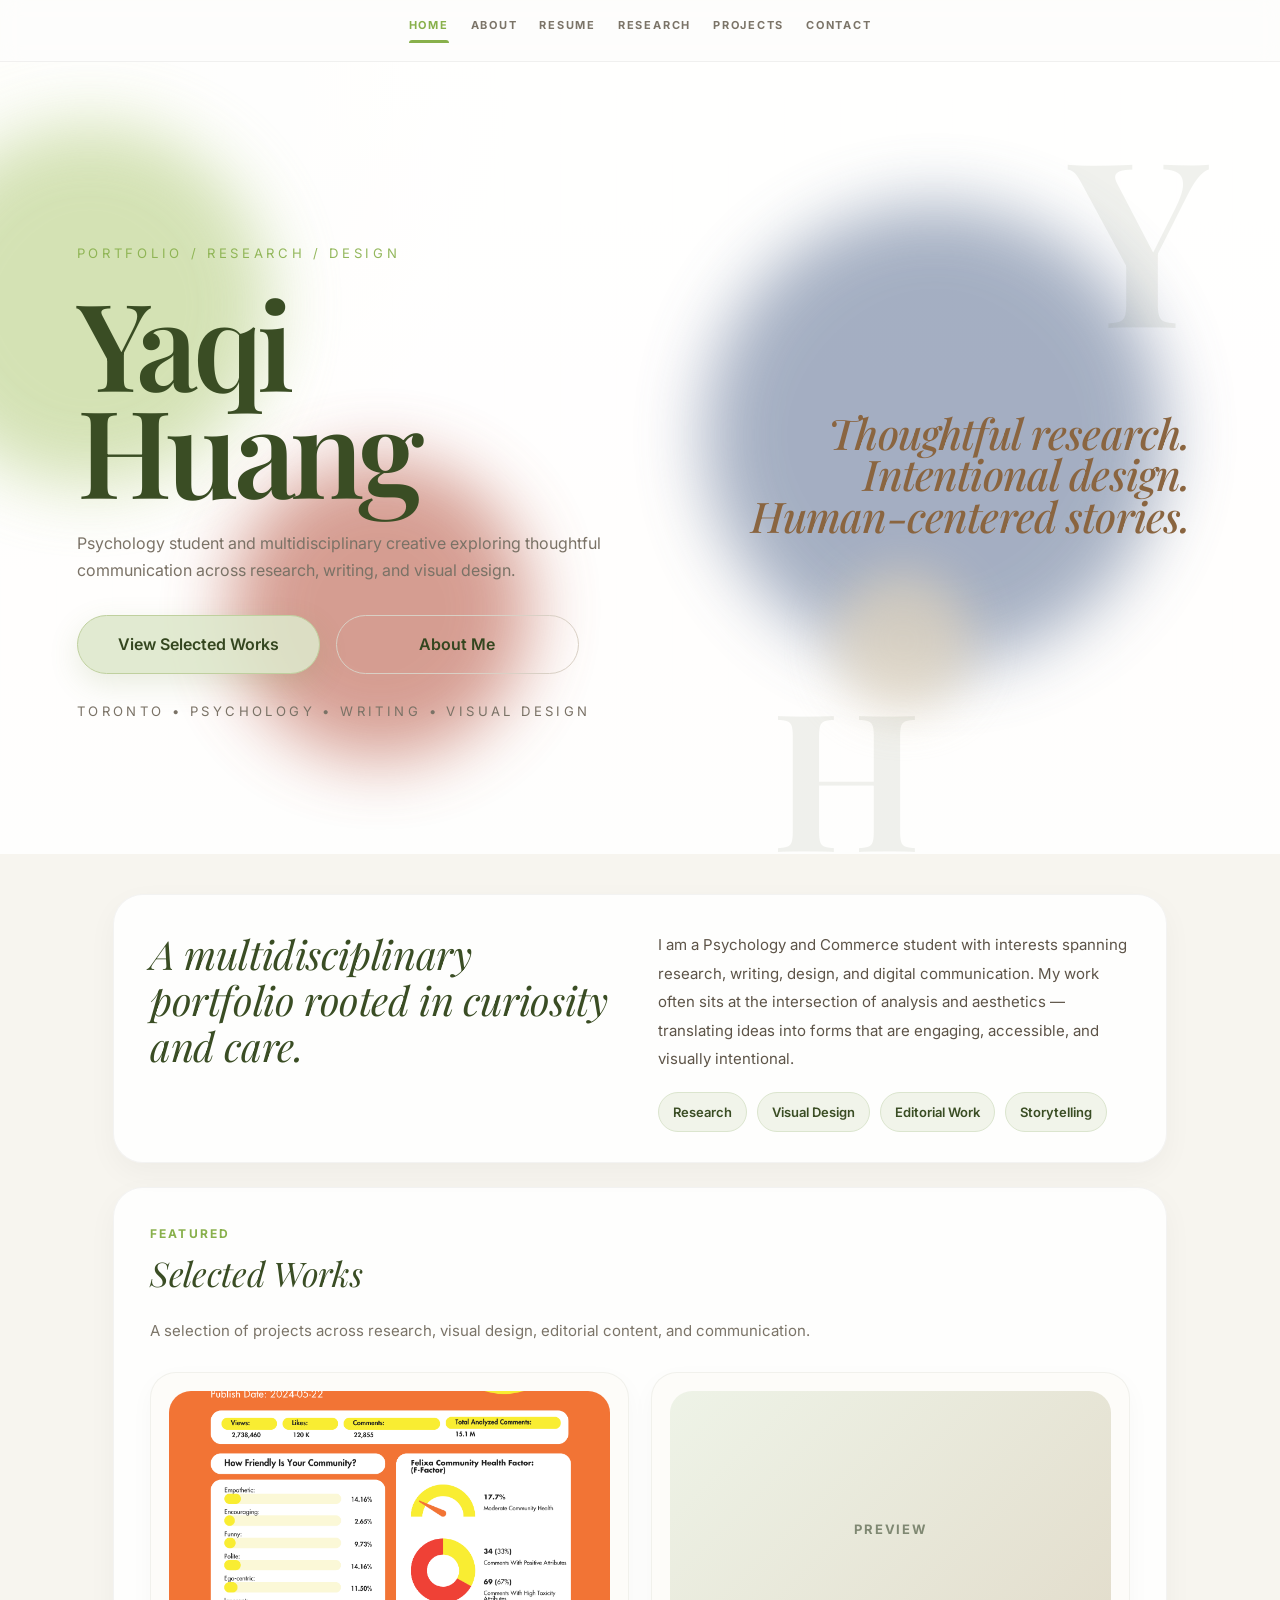
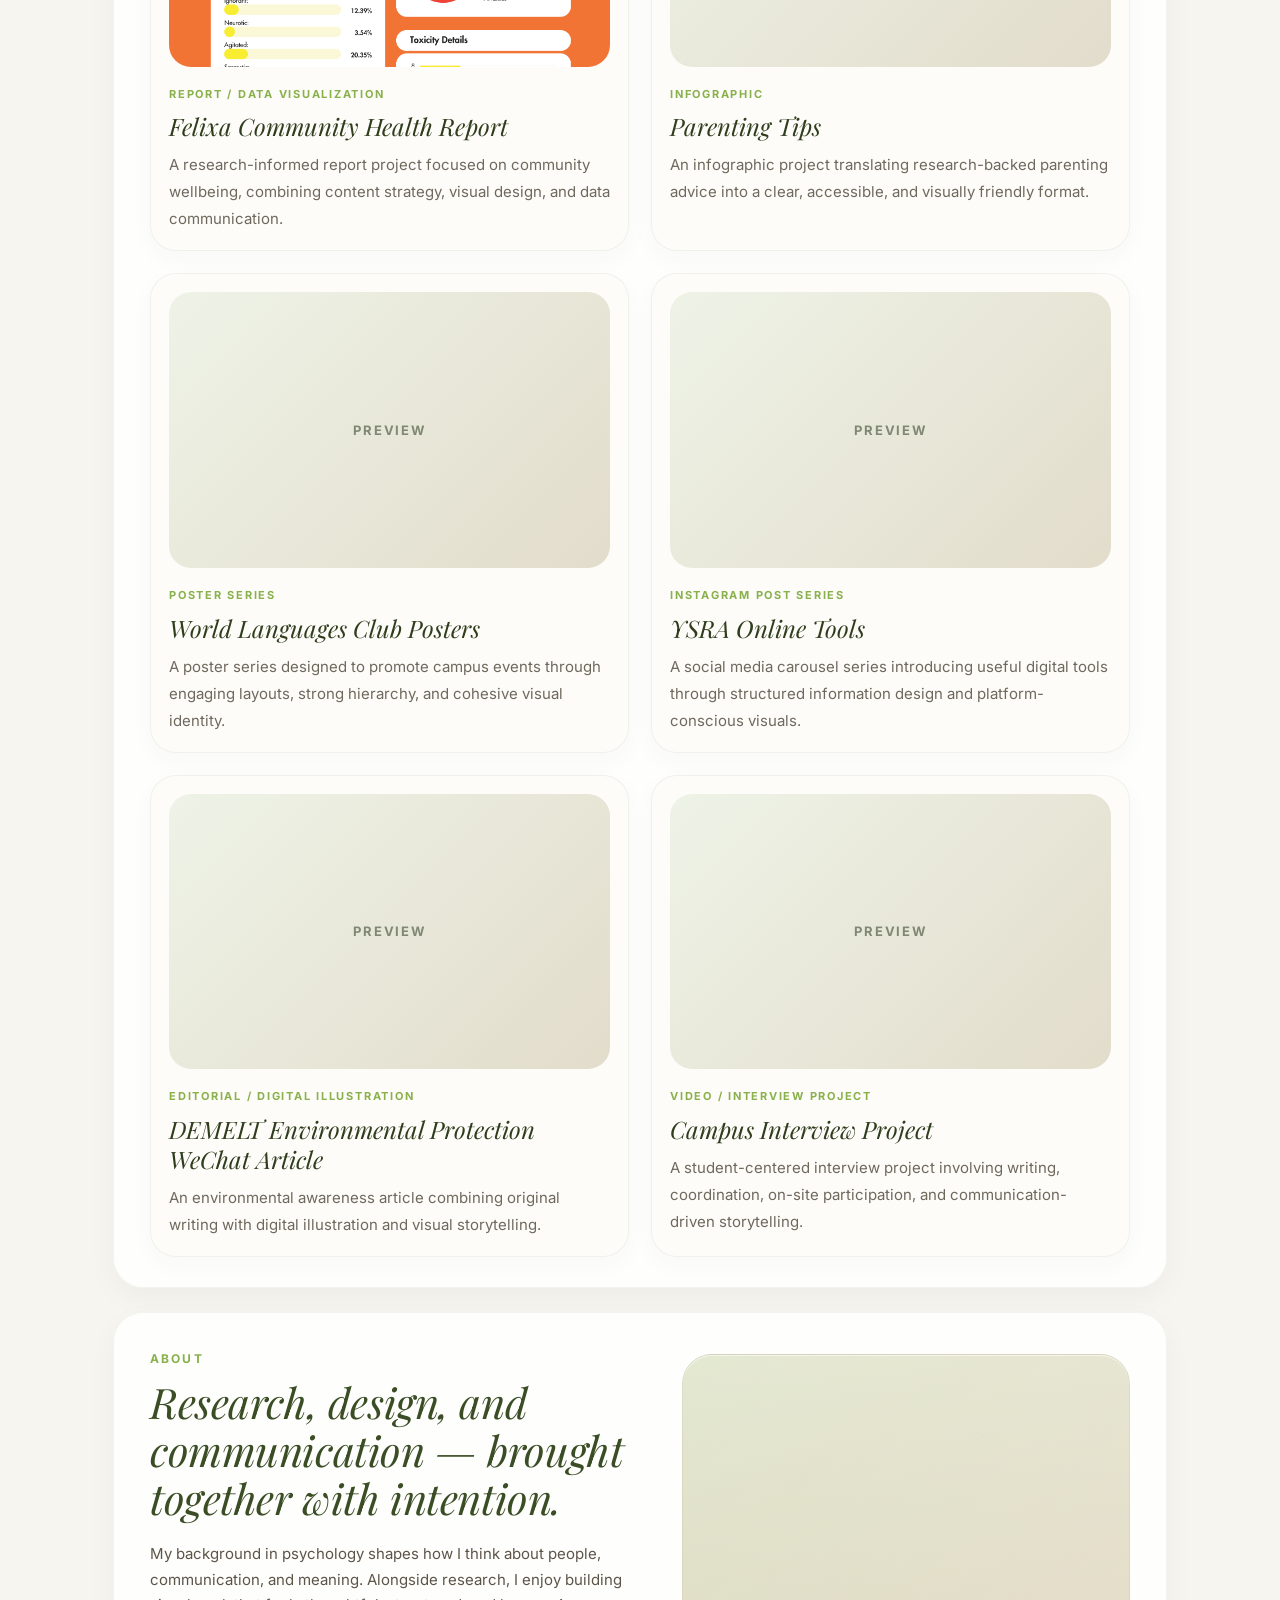
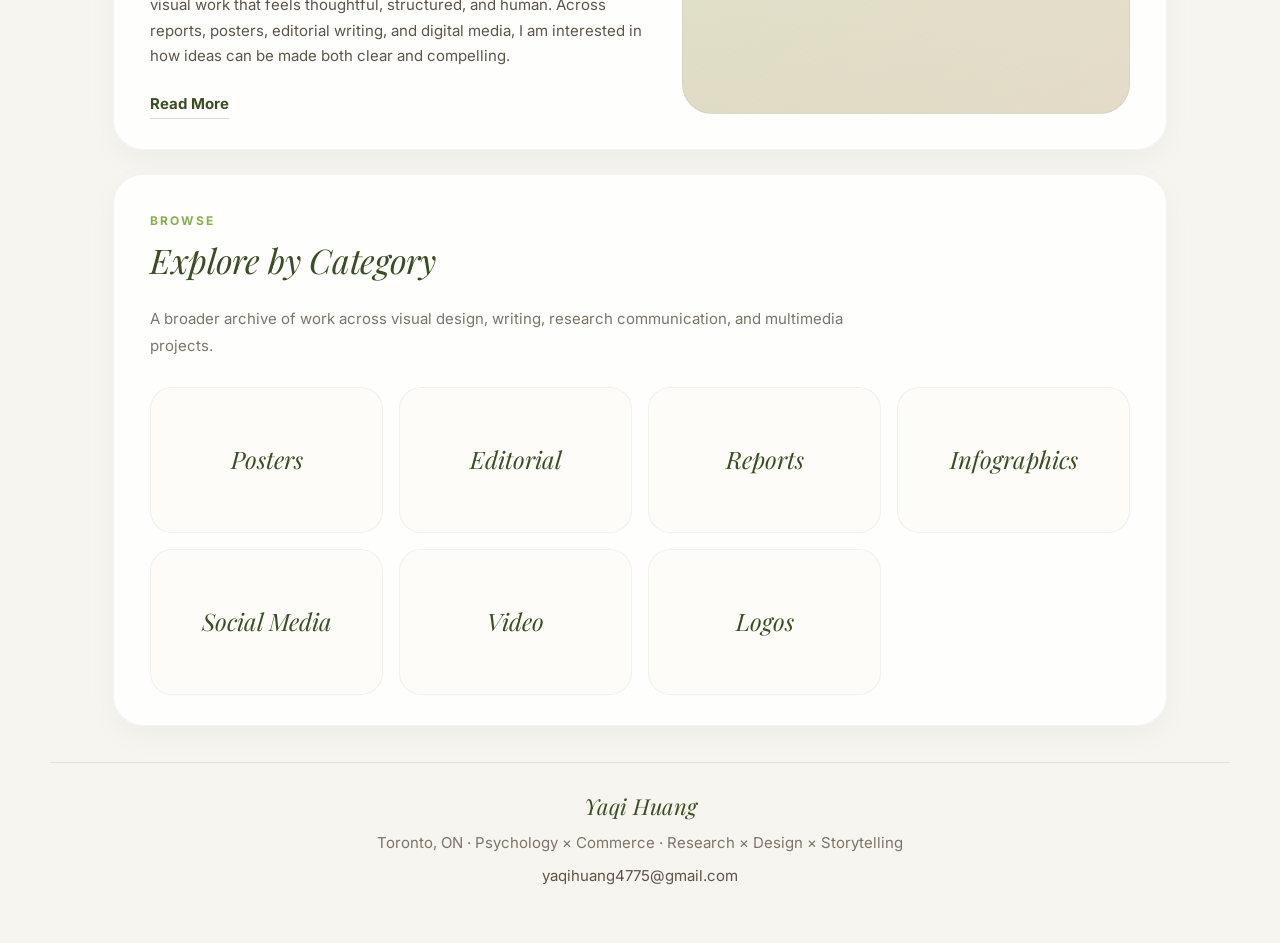
==== commit 97fea21a: "update" ====
--- a/index.html
+++ b/index.html
@@ -88,7 +88,7 @@
 
         <div class="works-grid">
             <a href="Projects/felixa-report/index.html" class="work-card">
-                    <div class="project-image-placeholder">
+                    <div class="work-image-placeholder">
                         <img src="Assets/Felixa Report/Felixa 1a.png" alt="Felixa Community Health Report cover">
                     </div>
                 <p class="work-type">Report / Data Visualization</p>
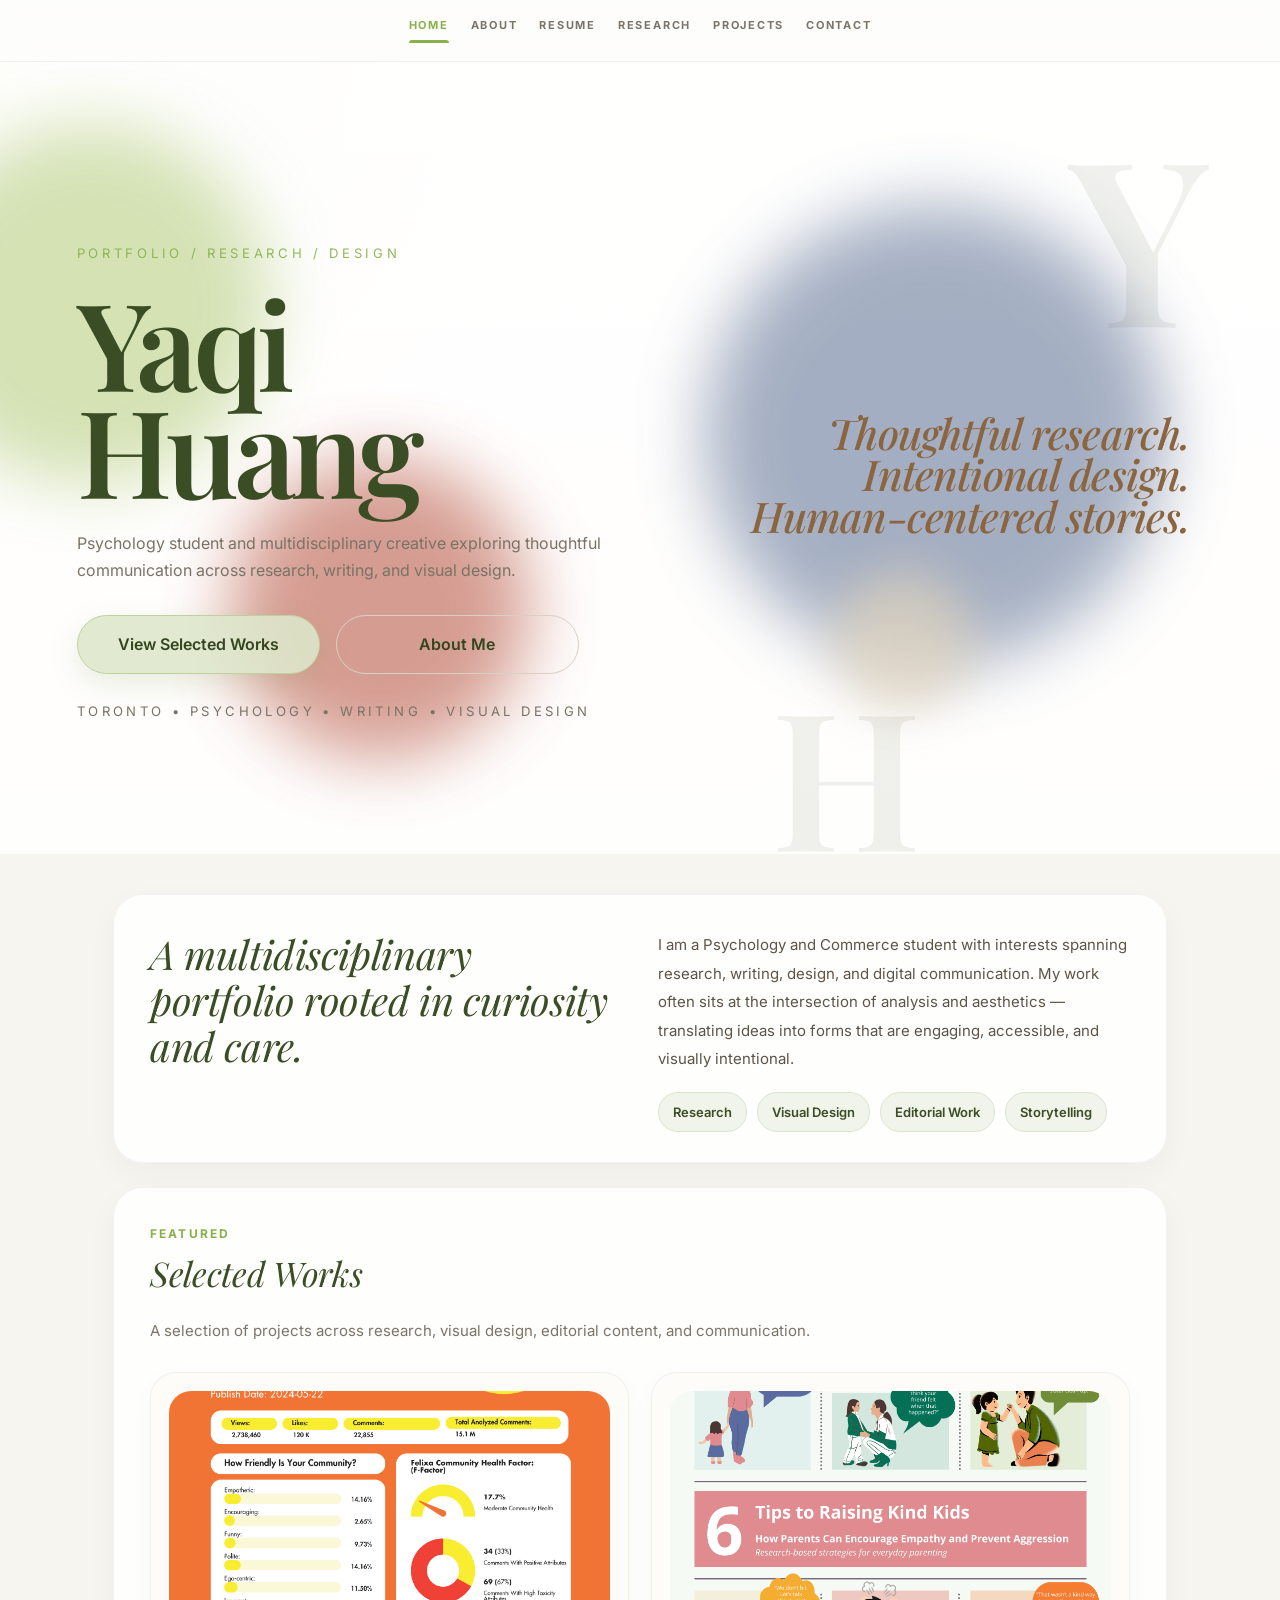
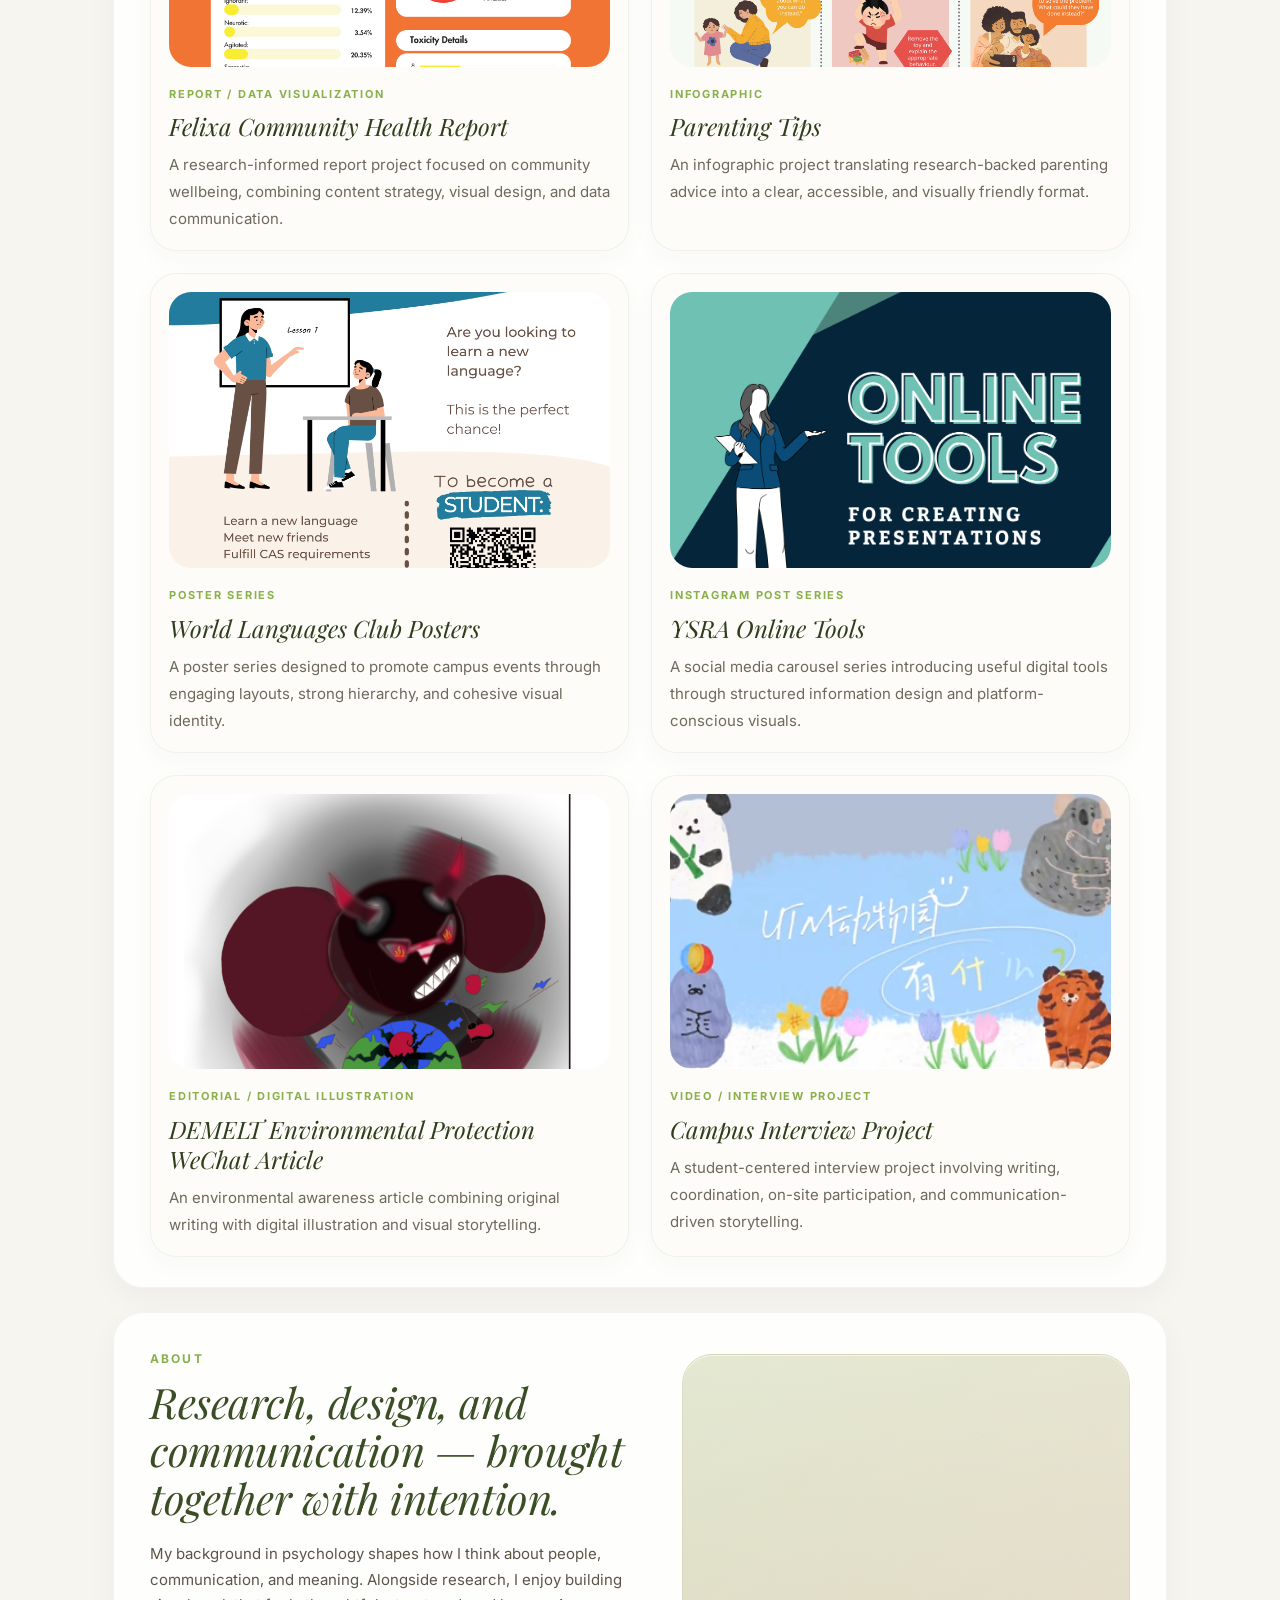
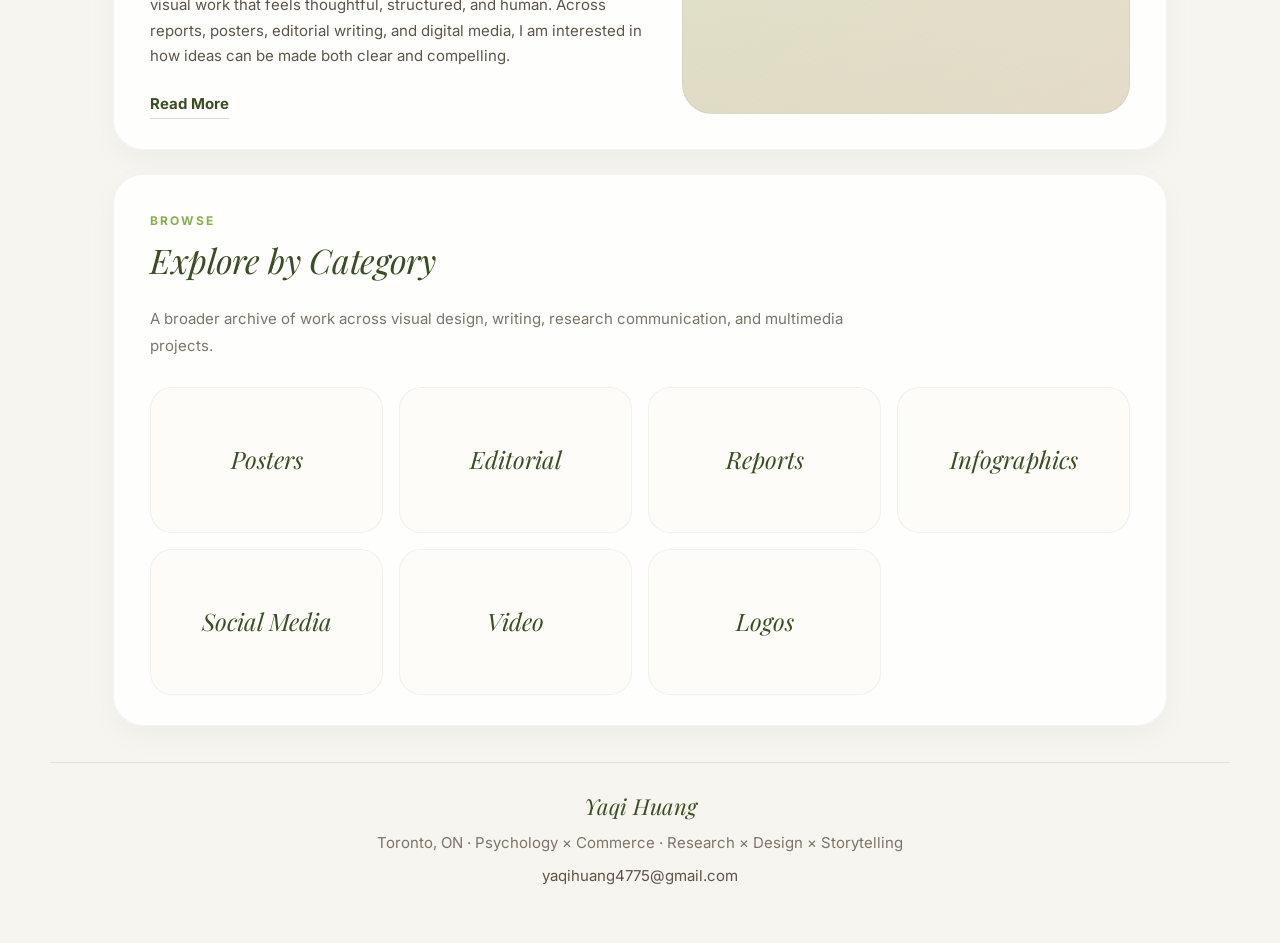
==== commit 54ab7c34: "update" ====
--- a/index.html
+++ b/index.html
@@ -88,9 +88,9 @@
 
         <div class="works-grid">
             <a href="Projects/felixa-report/index.html" class="work-card">
-                    <div class="work-image-placeholder">
-                        <img src="Assets/Felixa Report/Felixa 1a.png" alt="Felixa Community Health Report cover">
-                    </div>
+                <div class="work-image-placeholder">
+                    <img src="Assets/Felixa Report/Felixa 1a.png" alt="Felixa Community Health Report cover">
+                </div>
                 <p class="work-type">Report / Data Visualization</p>
                 <h3>Felixa Community Health Report</h3>
                 <p class="work-text">
@@ -99,7 +99,9 @@
             </a>
 
             <a href="Projects/index.html" class="work-card">
-                <div class="work-image-placeholder">Preview</div>
+                <div class="work-image-placeholder">
+                    <img src="Assets/Infographics/Parenting Tips Infographic.png" alt="Felixa Community Health Report cover">
+                </div>
                 <p class="work-type">Infographic</p>
                 <h3>Parenting Tips</h3>
                 <p class="work-text">
@@ -108,7 +110,9 @@
             </a>
 
             <a href="Projects/index.html" class="work-card">
-                <div class="work-image-placeholder">Preview</div>
+                <div class="work-image-placeholder">
+                    <img src="Assets/Posters/World Languages Club Poster 2.png" alt="Felixa Community Health Report cover">
+                </div>
                 <p class="work-type">Poster Series</p>
                 <h3>World Languages Club Posters</h3>
                 <p class="work-text">
@@ -117,7 +121,9 @@
             </a>
 
             <a href="Projects/index.html" class="work-card">
-                <div class="work-image-placeholder">Preview</div>
+                <div class="work-image-placeholder">
+                    <img src="Assets/Insta Posts/YSRA Online Tools 1.png" alt="Felixa Community Health Report cover">
+                </div>
                 <p class="work-type">Instagram Post Series</p>
                 <h3>YSRA Online Tools</h3>
                 <p class="work-text">
@@ -126,7 +132,9 @@
             </a>
 
             <a href="Projects/index.html" class="work-card">
-                <div class="work-image-placeholder">Preview</div>
+                <div class="work-image-placeholder">
+                    <img src="Assets/微信公众号推文/电子手绘DEMELT环境保护1a.png" alt="Felixa Community Health Report cover">
+                </div>
                 <p class="work-type">Editorial / Digital Illustration</p>
                 <h3>DEMELT Environmental Protection WeChat Article</h3>
                 <p class="work-text">
@@ -135,7 +143,9 @@
             </a>
 
             <a href="Projects/index.html" class="work-card">
-                <div class="work-image-placeholder">Preview</div>
+                <div class="work-image-placeholder">
+                    <img src="Assets/视频封面/校园采访视频封面.png" alt="Felixa Community Health Report cover">
+                </div>
                 <p class="work-type">Video / Interview Project</p>
                 <h3>Campus Interview Project</h3>
                 <p class="work-text">
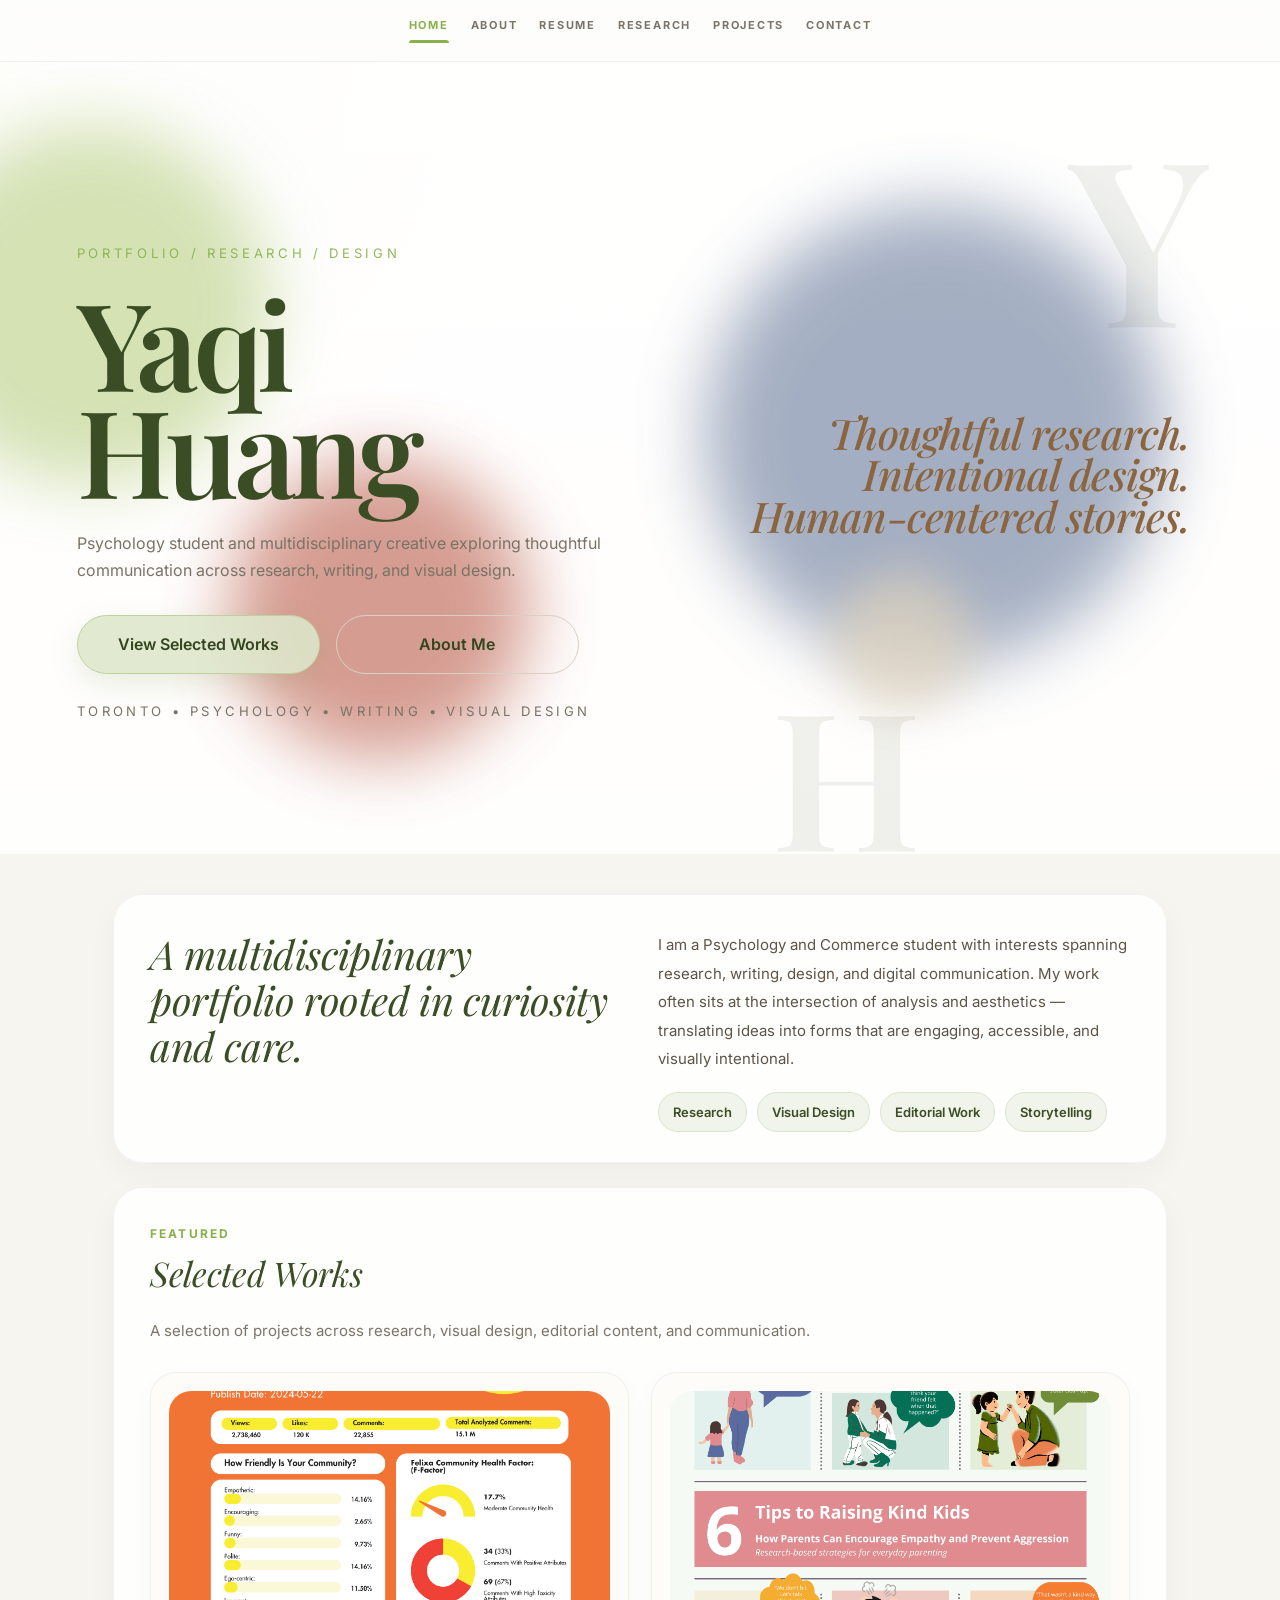
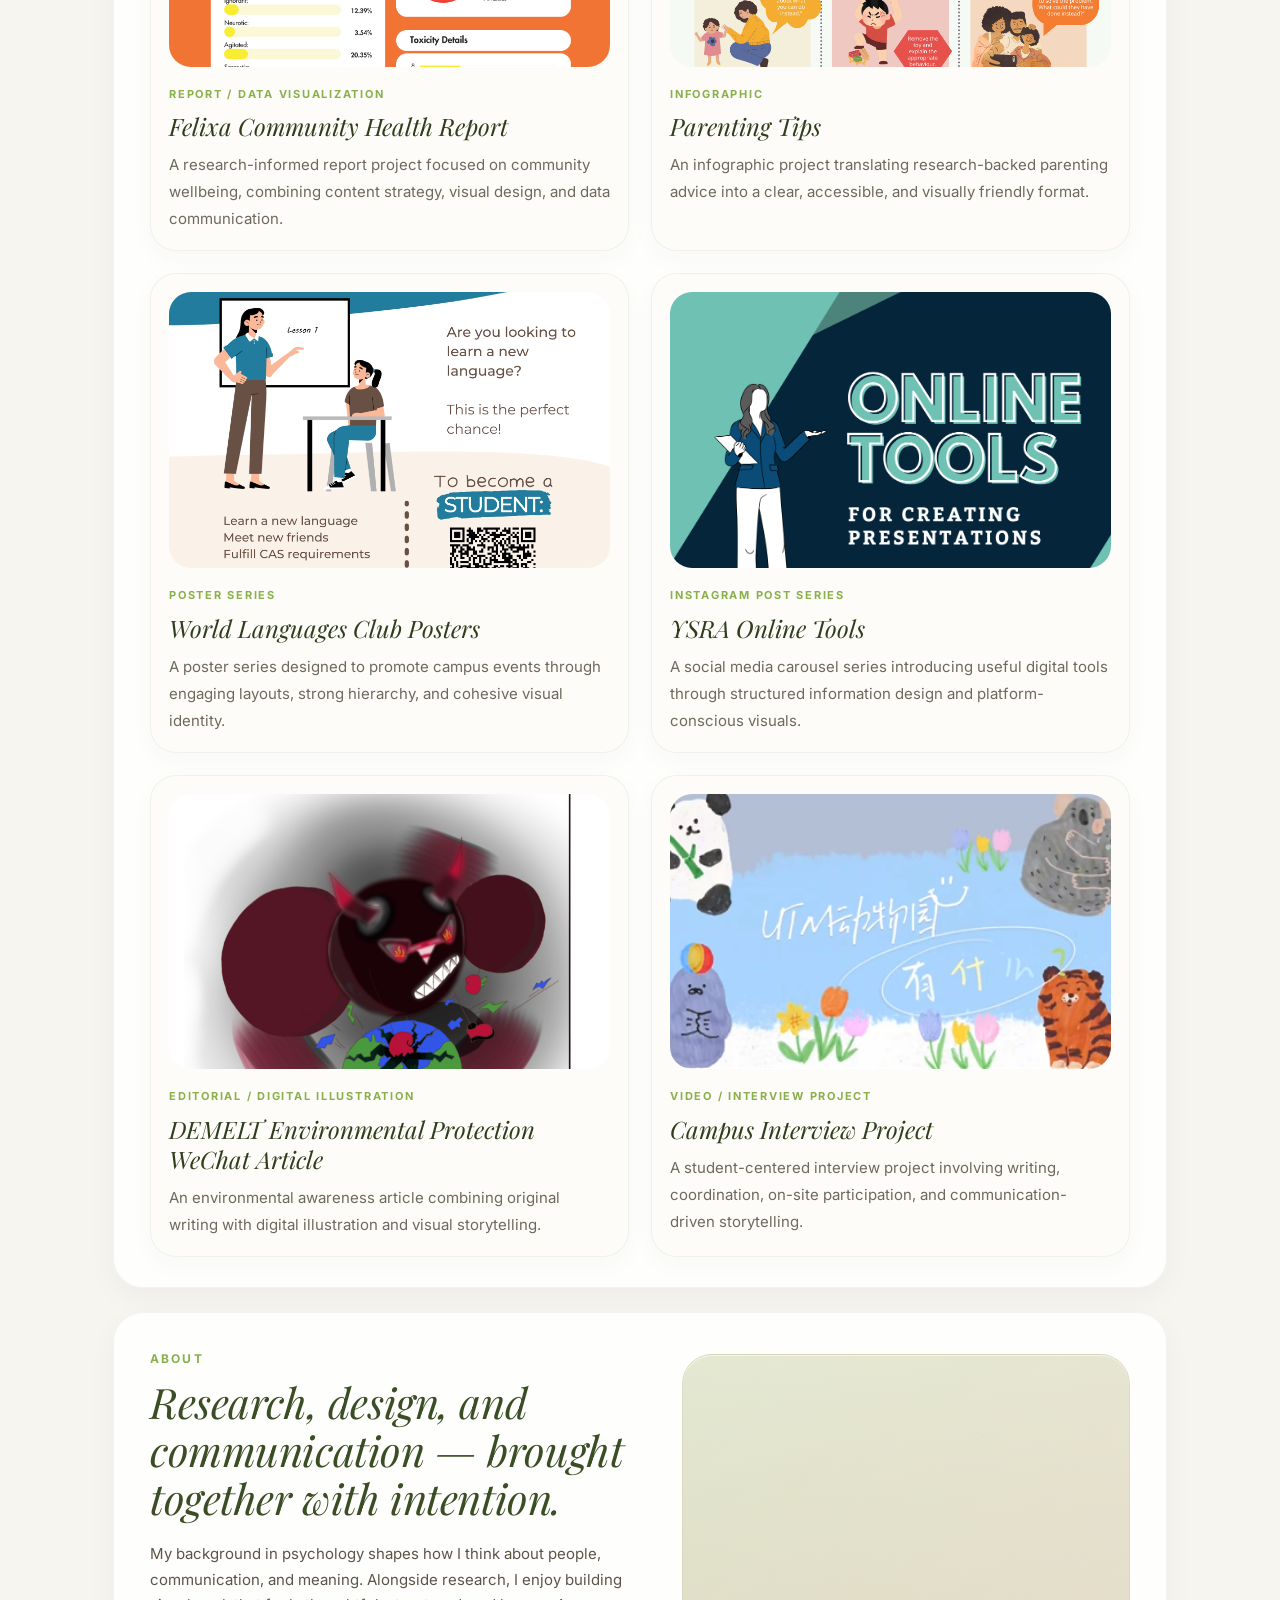
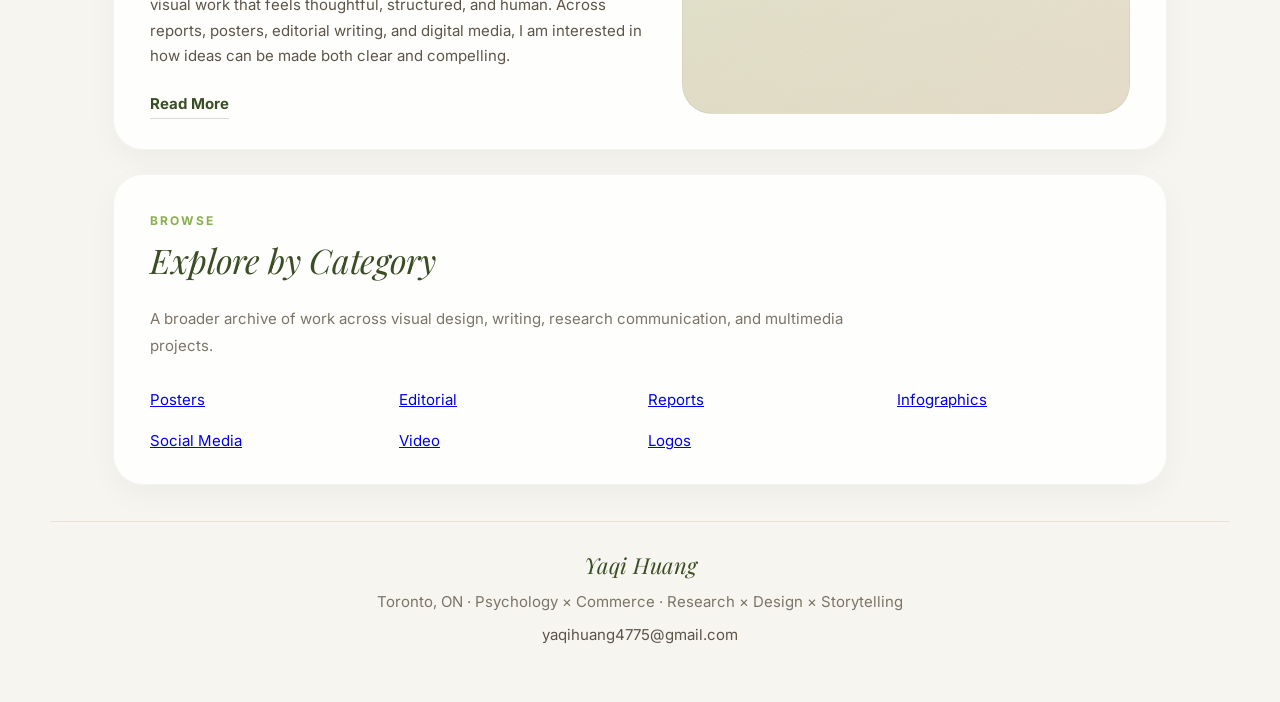
==== commit b6c7f779: "update" ====
--- a/index.html
+++ b/index.html
@@ -98,7 +98,7 @@
                 </p>
             </a>
 
-            <a href="Projects/index.html" class="work-card">
+            <a href="Projects/parenting-infographic/index.html" class="work-card">
                 <div class="work-image-placeholder">
                     <img src="Assets/Infographics/Parenting Tips Infographic.png" alt="Felixa Community Health Report cover">
                 </div>
@@ -109,7 +109,7 @@
                 </p>
             </a>
 
-            <a href="Projects/index.html" class="work-card">
+            <a href="Projects/WL-poster/index.html" class="work-card">
                 <div class="work-image-placeholder">
                     <img src="Assets/Posters/World Languages Club Poster 2.png" alt="Felixa Community Health Report cover">
                 </div>
@@ -120,7 +120,7 @@
                 </p>
             </a>
 
-            <a href="Projects/index.html" class="work-card">
+            <a href="Projects/YSRA-online-tools/index.html" class="work-card">
                 <div class="work-image-placeholder">
                     <img src="Assets/Insta Posts/YSRA Online Tools 1.png" alt="Felixa Community Health Report cover">
                 </div>
@@ -131,7 +131,7 @@
                 </p>
             </a>
 
-            <a href="Projects/index.html" class="work-card">
+            <a href="Projects/DMT-env-article/index.html" class="work-card">
                 <div class="work-image-placeholder">
                     <img src="Assets/微信公众号推文/电子手绘DEMELT环境保护1a.png" alt="Felixa Community Health Report cover">
                 </div>
@@ -142,7 +142,7 @@
                 </p>
             </a>
 
-            <a href="Projects/index.html" class="work-card">
+            <a href="Projects/campus-interview/index.html" class="work-card">
                 <div class="work-image-placeholder">
                     <img src="Assets/视频封面/校园采访视频封面.png" alt="Felixa Community Health Report cover">
                 </div>
@@ -183,13 +183,13 @@
         </div>
 
         <div class="category-grid">
-            <a href="Projects/index.html" class="category-card">Posters</a>
-            <a href="Projects/index.html" class="category-card">Editorial</a>
-            <a href="Projects/index.html" class="category-card">Reports</a>
-            <a href="Projects/index.html" class="category-card">Infographics</a>
-            <a href="Projects/index.html" class="category-card">Social Media</a>
-            <a href="Projects/index.html" class="category-card">Video</a>
-            <a href="Projects/index.html" class="category-card">Logos</a>
+            <a href="Projects/index.html#posters" class="category-pill">Posters</a>
+            <a href="Projects/index.html#editorial" class="category-pill">Editorial</a>
+            <a href="Projects/index.html#reports" class="category-pill">Reports</a>
+            <a href="Projects/index.html#infographics" class="category-pill">Infographics</a>
+            <a href="Projects/index.html#social-media" class="category-pill">Social Media</a>
+            <a href="Projects/index.html#video" class="category-pill">Video</a>
+            <a href="Projects/index.html#logos" class="category-pill">Logos</a>
         </div>
     </section>
 
--- a/style.css
+++ b/style.css
@@ -3674,4 +3674,28 @@
     object-fit: cover;
     object-position: center;
     display: block;
+}
+
+
+
+
+
+
+
+
+
+
+
+
+
+
+
+#posters,
+#editorial,
+#reports,
+#infographics,
+#social-media,
+#video,
+#logos {
+    scroll-margin-top: 110px;
 }
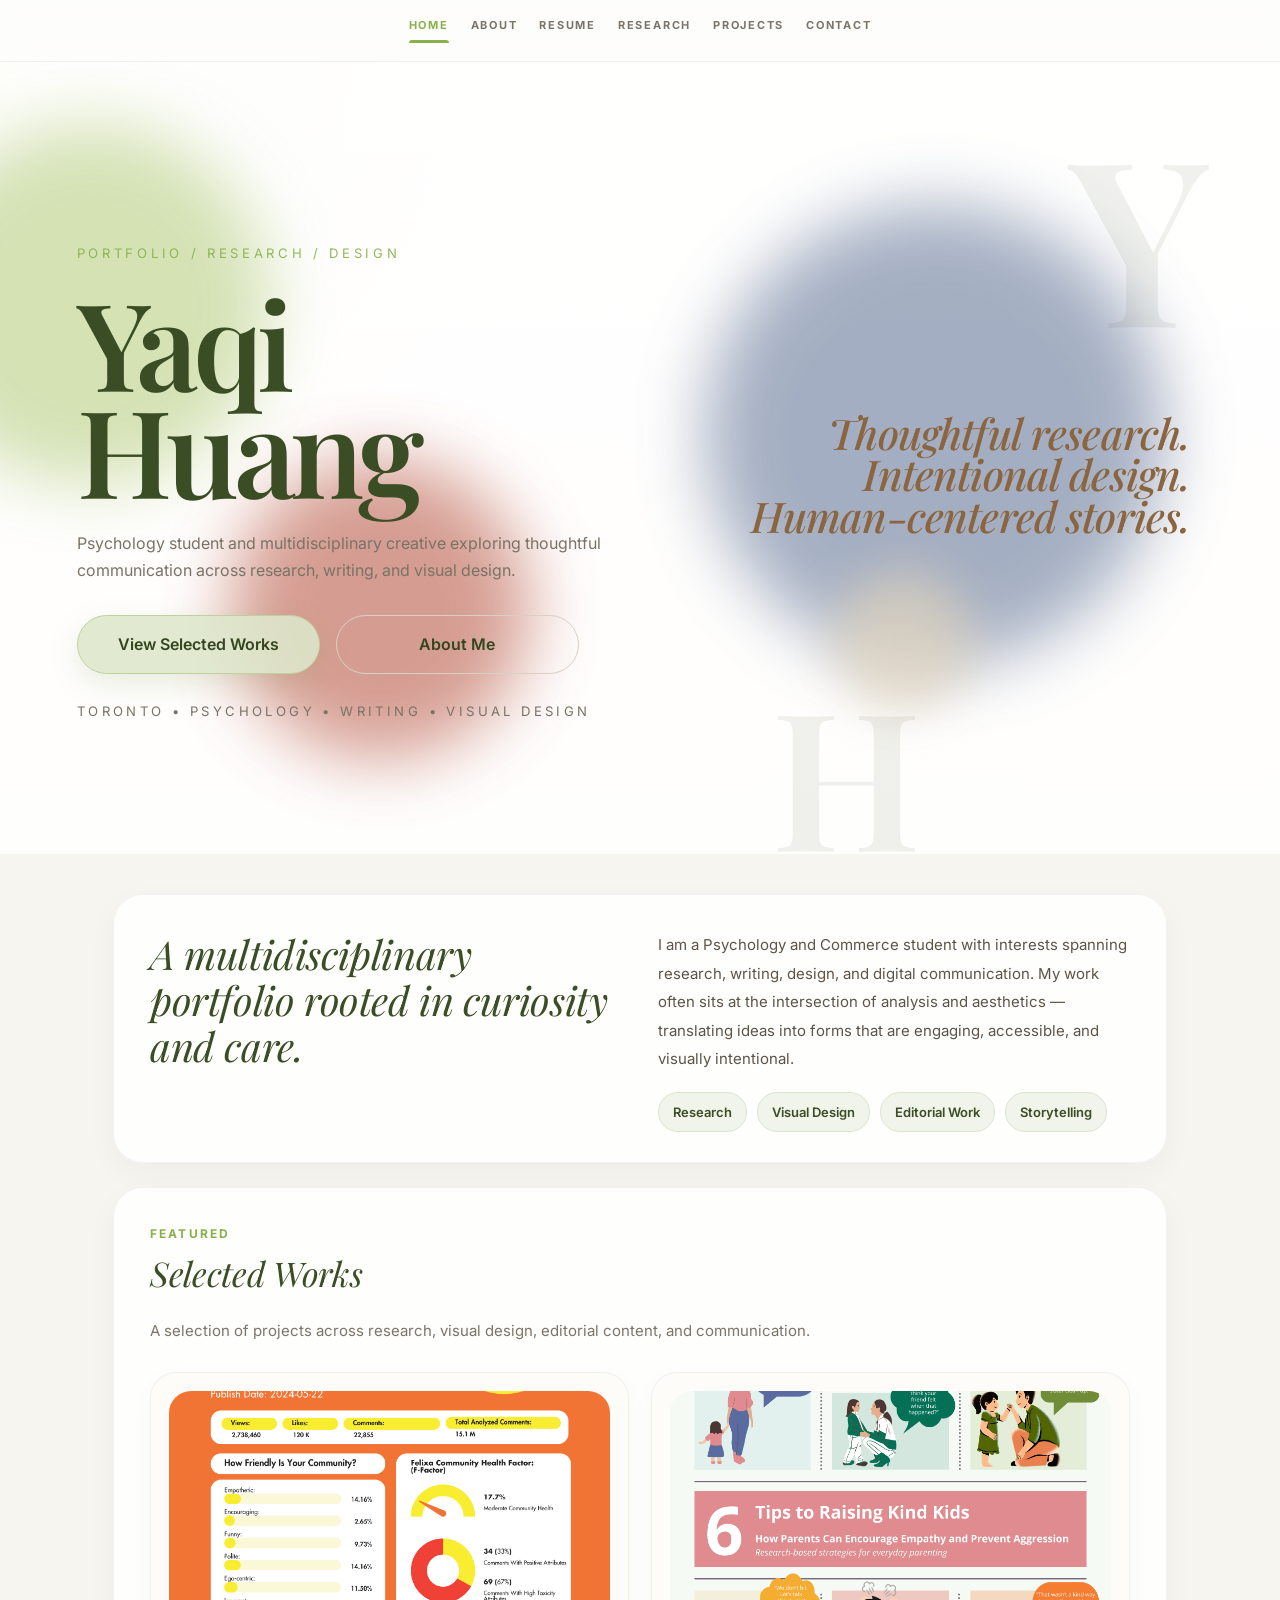
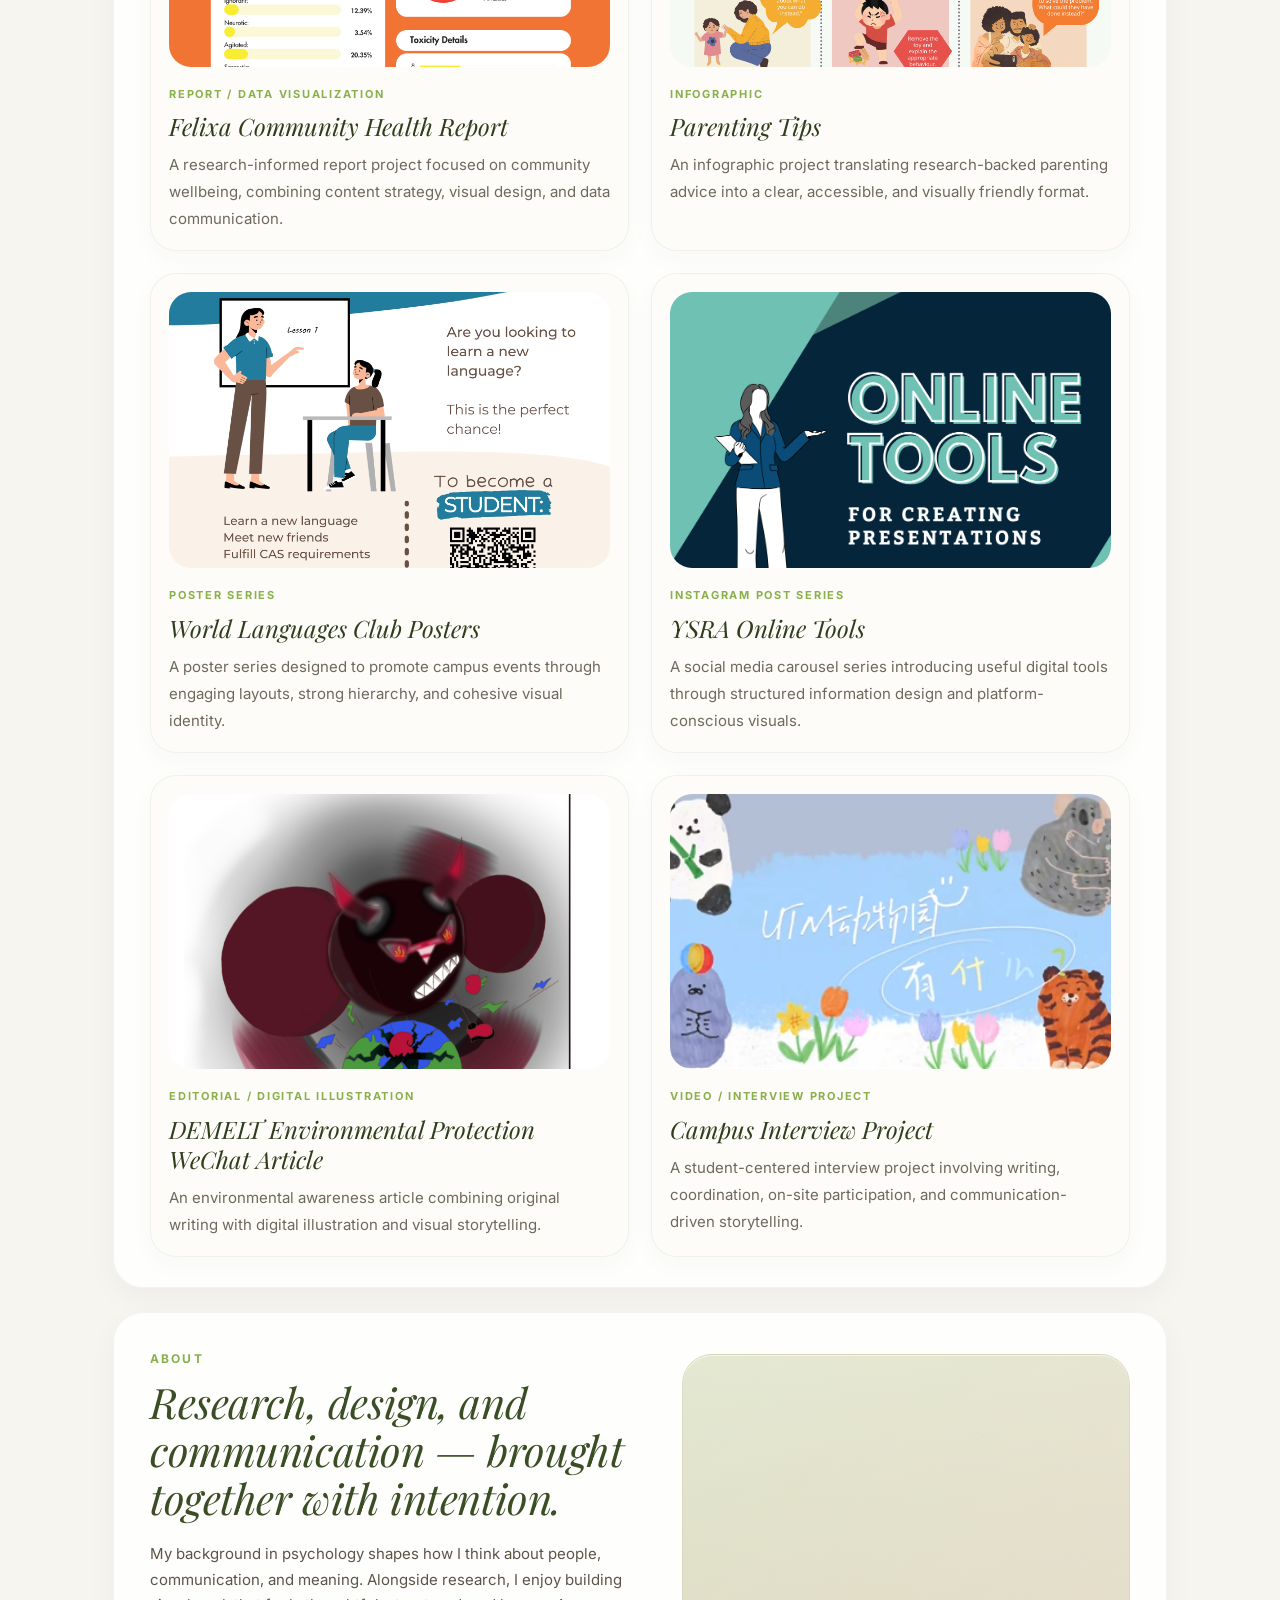
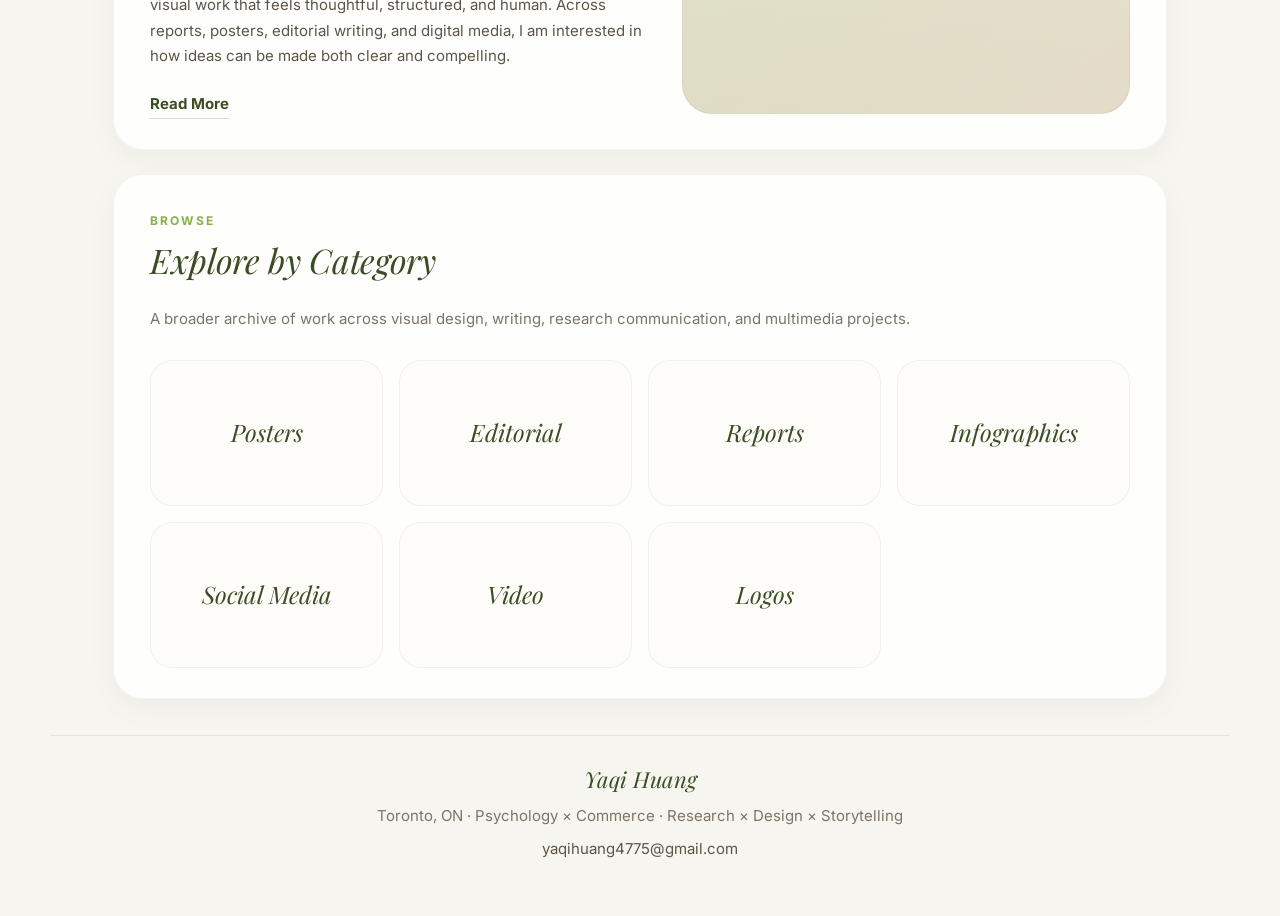
==== commit e9c404b2: "update" ====
--- a/index.html
+++ b/index.html
@@ -77,7 +77,7 @@
     </section>
 
     <!-- SELECTED WORKS -->
-    <section class="section selected-works">
+    <section class="section selected-works" id="selected-works">
         <div class="section-heading">
             <p class="section-label">Featured</p>
             <h2>Selected Works</h2>
--- a/style.css
+++ b/style.css
@@ -1431,7 +1431,7 @@
 
 .section-description {
     margin: 0;
-    max-width: 700px;
+    max-width: 1000px;
     color: #7b7468;
     line-height: 1.8;
 }
@@ -1597,7 +1597,7 @@
     gap: 16px;
 }
 
-.category-card {
+.category-pill {
     display: flex;
     align-items: center;
     justify-content: center;
@@ -1615,7 +1615,7 @@
     transition: transform 0.2s ease, box-shadow 0.2s ease, border-color 0.2s ease;
 }
 
-.category-card:hover {
+.category-pill:hover {
     transform: translateY(-2px);
     box-shadow: 0 12px 28px rgba(62, 52, 37, 0.06);
     border-color: rgba(136, 176, 75, 0.18);
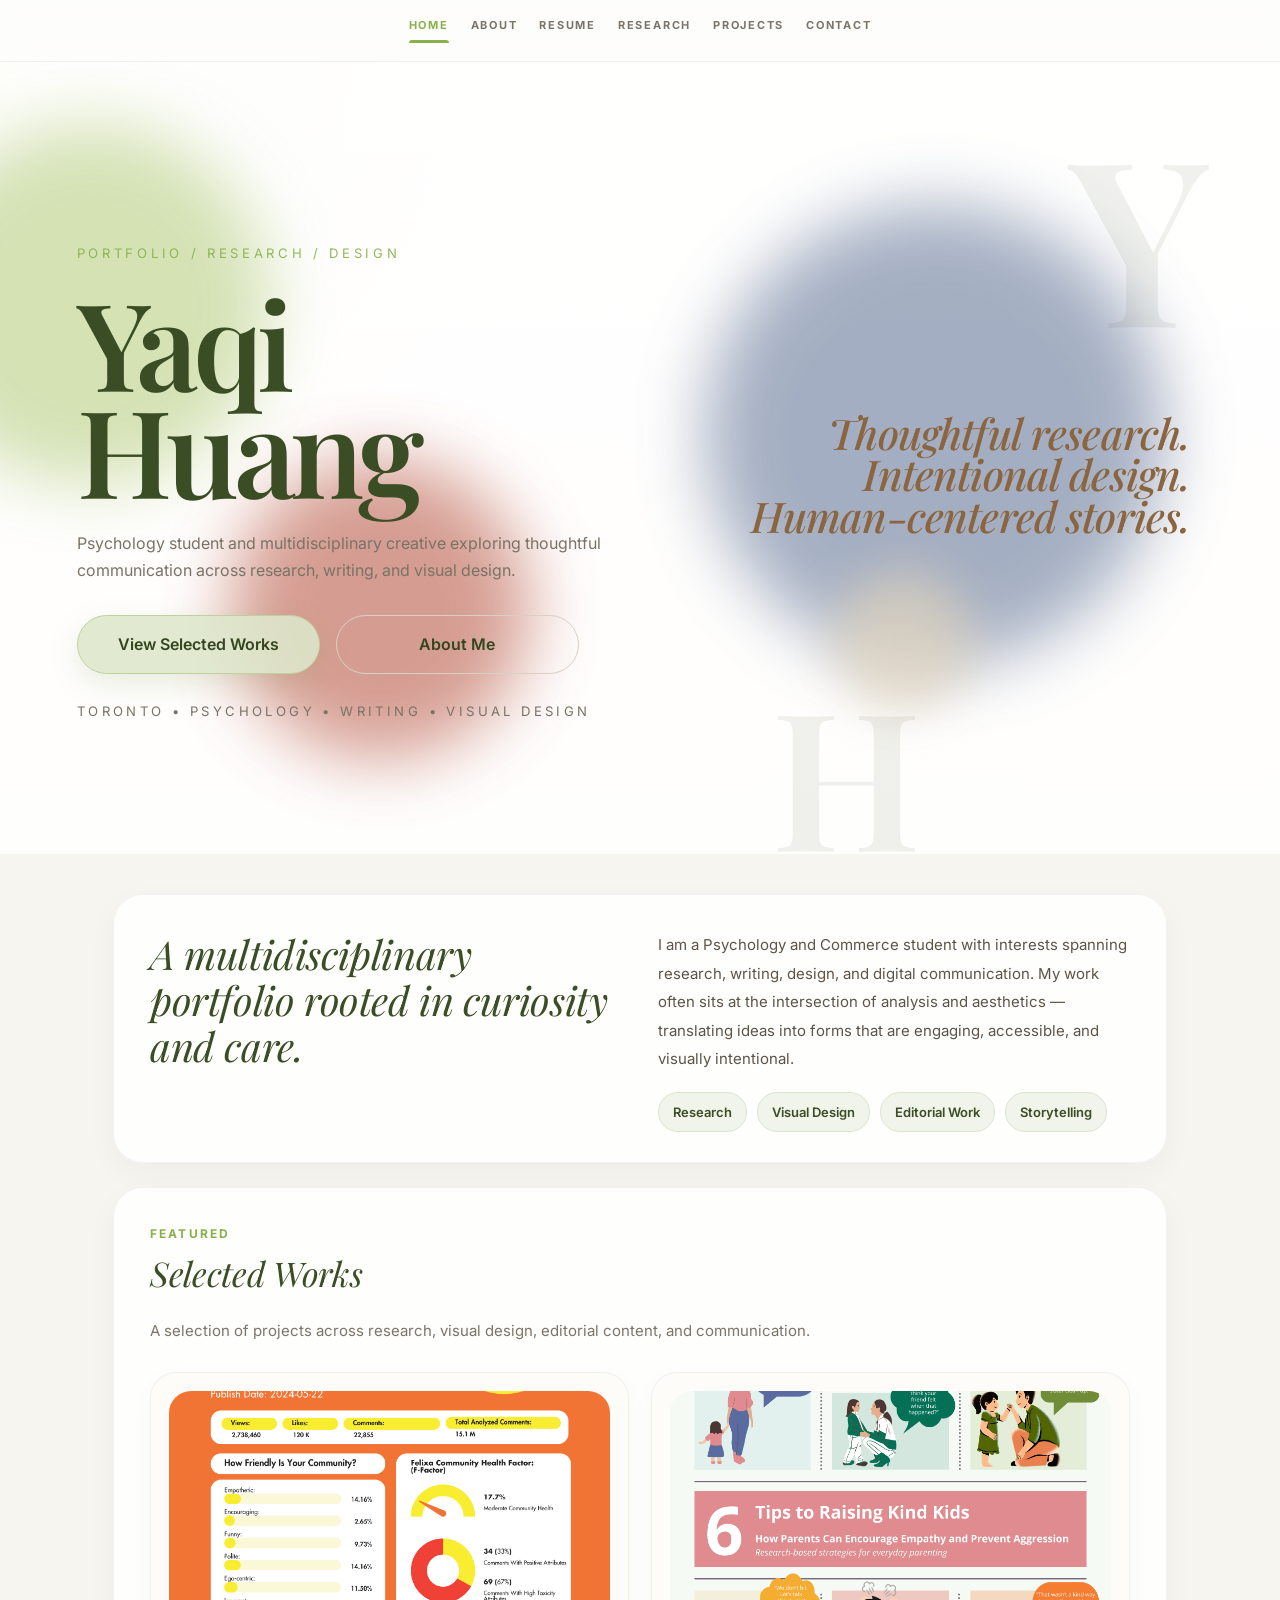
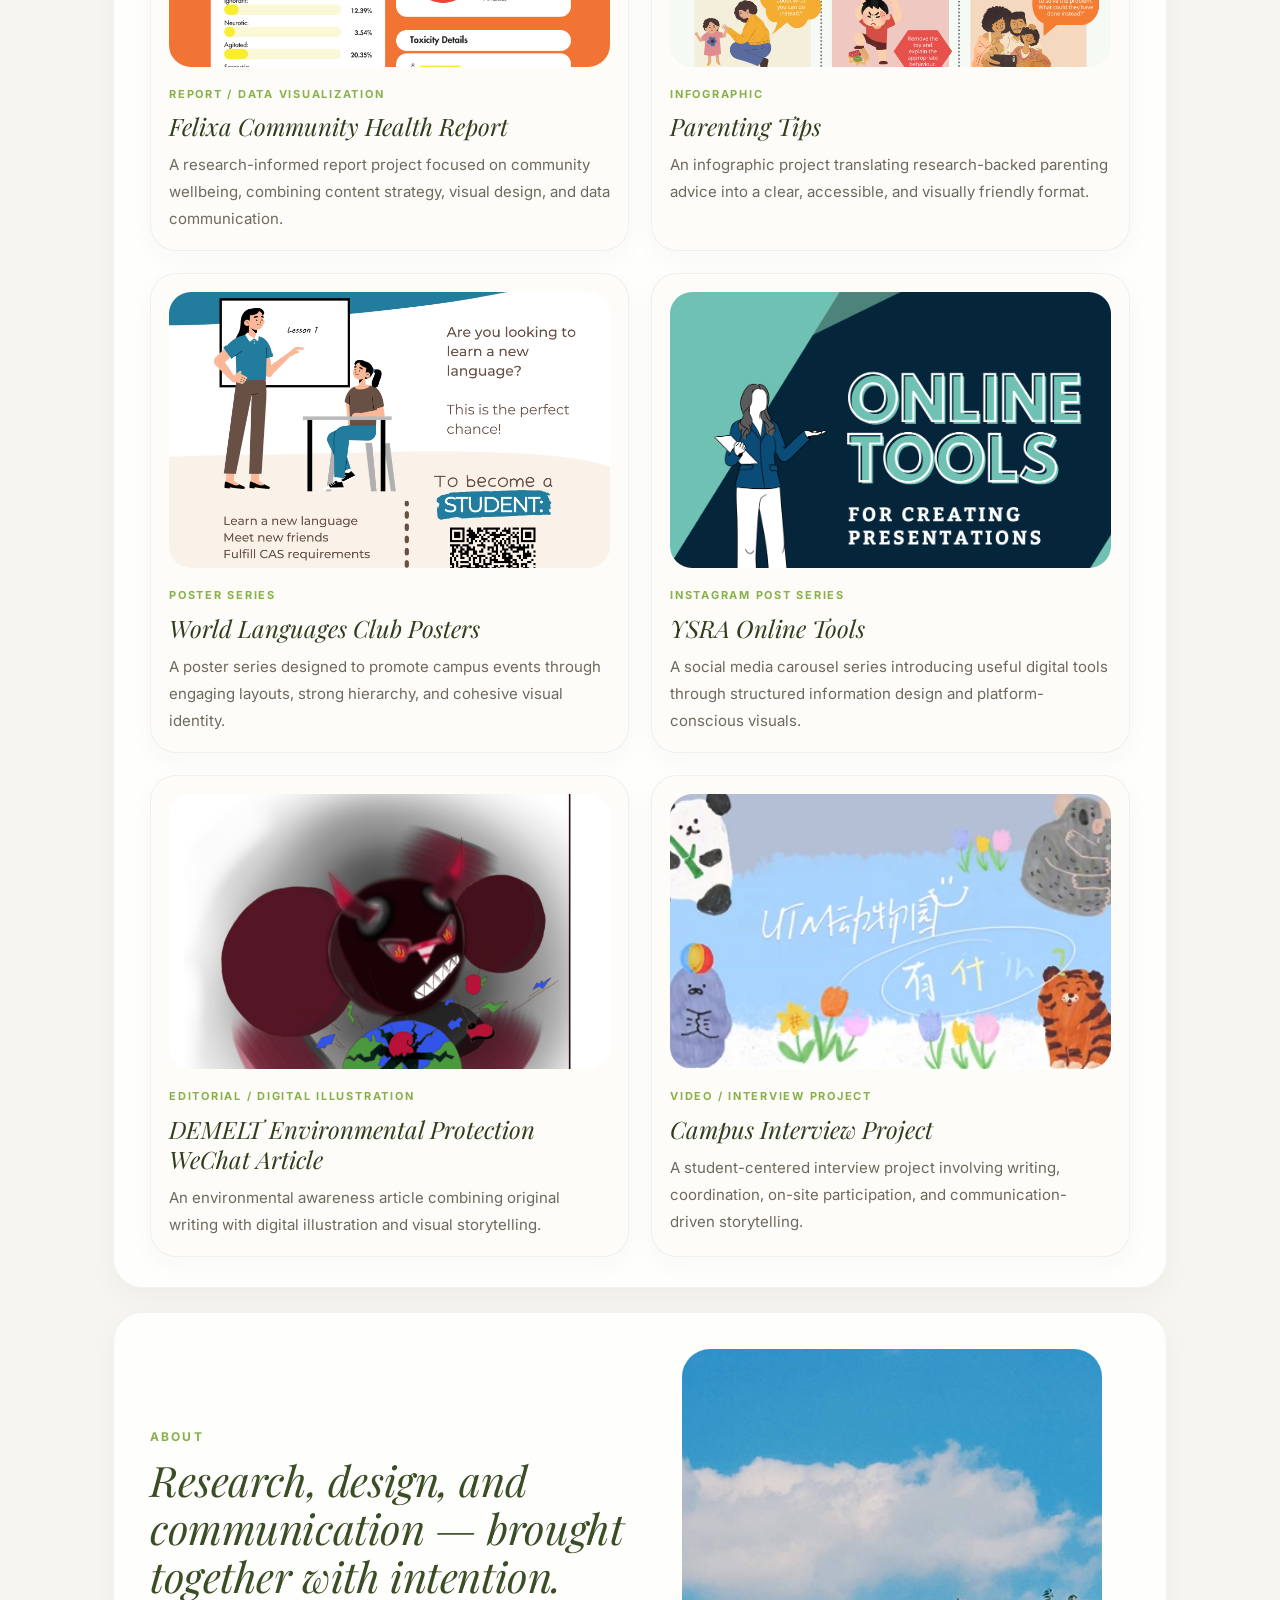
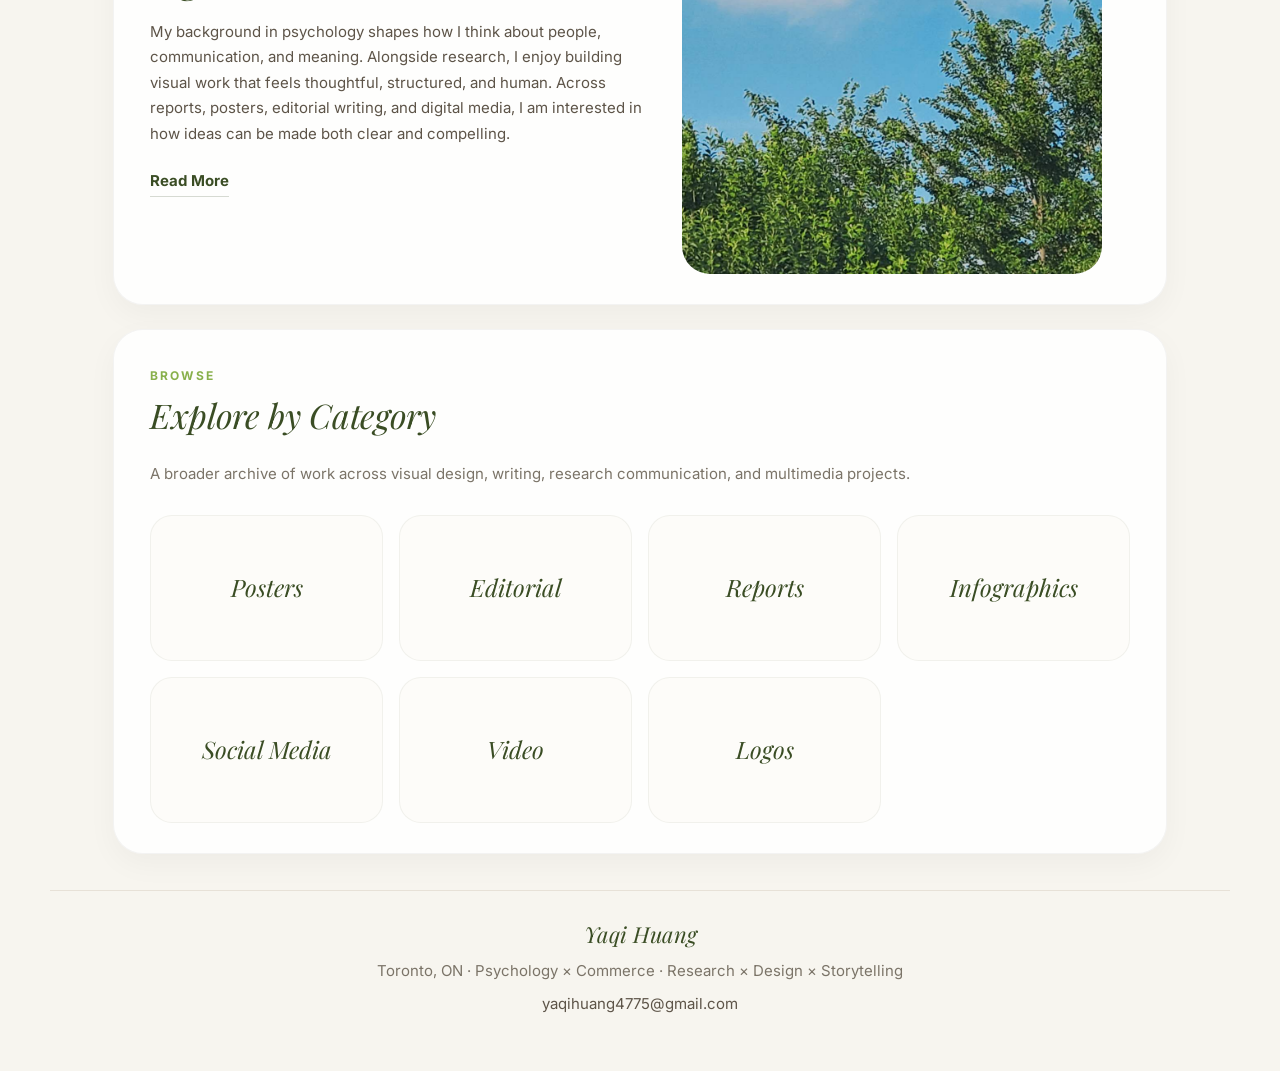
==== commit fe9eb1d4: "update" ====
--- a/index.html
+++ b/index.html
@@ -168,7 +168,7 @@
         </div>
 
         <div class="about-preview-visual">
-            <div class="about-visual-box"></div>
+            <img src="Assets/Home Placeholder Image.jpg" alt="Intro Placeholder">
         </div>
     </section>
 
--- a/style.css
+++ b/style.css
@@ -3689,7 +3689,7 @@
 
 
 
-
+#selected-works,
 #posters,
 #editorial,
 #reports,
@@ -3697,5 +3697,1304 @@
 #social-media,
 #video,
 #logos {
-    scroll-margin-top: 110px;
+    scroll-margin-top: 80px;
+}
+
+
+
+
+
+
+
+
+
+
+
+
+
+
+
+
+
+
+
+
+
+/* =========================
+   RESEARCH PAGE
+========================= */
+
+.research-header {
+    text-align: center;
+    max-width: 980px;
+    margin: 84px auto 40px auto;
+    padding: 0 28px;
+}
+
+.research-header h1 {
+    margin: 0 0 24px 0;
+    font-family: 'Playfair Display', serif;
+    font-style: italic;
+    font-weight: 400;
+    letter-spacing: -0.02em;
+    font-size: 56px;
+    line-height: 1.05;
+    color: #3a4d24;
+}
+
+.research-name {
+    font-size: 14px;
+    font-weight: 700;
+    letter-spacing: 0.18em;
+    text-transform: uppercase;
+    color: #88b04b;
+    margin: 0 0 16px 0;
+}
+
+.research-intro {
+    font-size: 15px;
+    color: #7b7468;
+    margin: 0 auto;
+    line-height: 1.9;
+    max-width: 760px;
+}
+
+.research-page {
+    max-width: 1100px;
+    margin: 0 auto;
+    padding: 20px 28px 100px 28px;
+}
+
+.research-section {
+    padding: 48px 0 56px 0;
+}
+
+.research-section-heading {
+    margin-bottom: 34px;
+}
+
+.section-eyebrow {
+    font-size: 12px;
+    font-weight: 700;
+    letter-spacing: 0.18em;
+    text-transform: uppercase;
+    color: #88b04b;
+    margin: 0 0 10px 0;
+}
+
+.research-section-heading h2 {
+    margin: 0 0 14px 0;
+    font-family: 'Playfair Display', serif;
+    font-style: italic;
+    font-weight: 400;
+    font-size: 40px;
+    line-height: 1.1;
+    color: #3a4d24;
+}
+
+.section-description {
+    max-width: 760px;
+    margin: 0;
+    color: #7b7468;
+    line-height: 1.8;
+    font-size: 15px;
+}
+
+/* output cards */
+.research-output-card {
+    display: grid;
+    grid-template-columns: minmax(250px, 0.9fr) minmax(0, 1.1fr);
+    gap: 36px;
+    align-items: center;
+    background: #fbf9f3;
+    border: 1px solid rgba(58, 77, 36, 0.08);
+    border-radius: 26px;
+    padding: 28px;
+    margin-bottom: 34px;
+}
+
+.research-image-placeholder {
+    width: 100%;
+    aspect-ratio: 4 / 5;
+    border-radius: 20px;
+    background: linear-gradient(135deg, #edf3e3, #e8e1d2);
+    display: flex;
+    align-items: center;
+    justify-content: center;
+    color: #6f7860;
+    font-size: 14px;
+    letter-spacing: 0.08em;
+    text-transform: uppercase;
+}
+
+.research-output-content h3 {
+    margin: 8px 0 14px 0;
+    font-family: 'Playfair Display', serif;
+    font-style: italic;
+    font-weight: 400;
+    font-size: 31px;
+    line-height: 1.15;
+    color: #3a4d24;
+}
+
+.output-type {
+    margin: 0;
+    font-size: 12px;
+    font-weight: 700;
+    letter-spacing: 0.16em;
+    text-transform: uppercase;
+    color: #88b04b;
+}
+
+.output-meta {
+    margin: 0 0 10px 0;
+    color: #7b7468;
+    font-size: 14px;
+    line-height: 1.8;
+}
+
+.output-highlight {
+    margin: 12px 0 14px 0;
+    color: #5f7c31;
+    font-weight: 700;
+}
+
+.research-output-content p:last-of-type {
+    line-height: 1.85;
+    color: #6f6a61;
+}
+
+.research-tags {
+    display: flex;
+    flex-wrap: wrap;
+    gap: 10px;
+    margin: 18px 0 20px 0;
+}
+
+.research-tags span,
+.research-skill-tags span {
+    background: #eef3e5;
+    color: #4f6136;
+    padding: 8px 14px;
+    border-radius: 999px;
+    font-size: 13px;
+    font-weight: 600;
+}
+
+/* buttons */
+.research-button {
+    display: inline-block;
+    text-decoration: none;
+    padding: 10px 18px;
+    border-radius: 999px;
+    background: #3a4d24;
+    color: #fbf9f3;
+    font-size: 14px;
+    font-weight: 600;
+    transition: all 0.2s ease;
+}
+
+.research-button:hover {
+    background: #4a6130;
+    transform: translateY(-1px);
+}
+
+.secondary-button {
+    background: transparent;
+    color: #3a4d24;
+    border: 1px solid rgba(58, 77, 36, 0.18);
+}
+
+.secondary-button:hover {
+    background: #eef3e5;
+}
+
+.disabled-button {
+    background: #d8ddd0;
+    color: #6f6a61;
+    cursor: default;
+    pointer-events: none;
+}
+
+/* subsection */
+.research-subsection {
+    margin-top: 48px;
+}
+
+.research-subsection-heading {
+    margin-bottom: 24px;
+}
+
+.research-subsection-heading h2 {
+    margin: 0;
+    font-family: 'Playfair Display', serif;
+    font-style: italic;
+    font-weight: 400;
+    font-size: 32px;
+    color: #3a4d24;
+}
+
+.research-writing-grid {
+    display: grid;
+    grid-template-columns: repeat(3, minmax(0, 1fr));
+    gap: 22px;
+}
+
+.writing-card {
+    background: #fbf9f3;
+    border: 1px solid rgba(58, 77, 36, 0.08);
+    border-radius: 22px;
+    padding: 24px;
+    display: flex;
+    flex-direction: column;
+}
+
+.writing-status {
+    margin: 0 0 10px 0;
+    font-size: 12px;
+    font-weight: 700;
+    letter-spacing: 0.16em;
+    text-transform: uppercase;
+    color: #88b04b;
+}
+
+.writing-card h3 {
+    margin: 0 0 12px 0;
+    font-family: 'Playfair Display', serif;
+    font-style: italic;
+    font-weight: 400;
+    font-size: 24px;
+    line-height: 1.2;
+    color: #3a4d24;
+}
+
+.writing-meta {
+    margin: 0 0 12px 0;
+    font-size: 14px;
+    color: #8a8479;
+    line-height: 1.7;
+}
+
+.writing-card p {
+    color: #6f6a61;
+    line-height: 1.8;
+}
+
+.writing-card .research-button,
+.writing-card .disabled-button {
+    margin-top: auto;
+    align-self: flex-start;
+}
+
+/* timeline */
+.research-journey-section {
+    position: relative;
+}
+
+.journey-timeline {
+    position: relative;
+    max-width: 980px;
+    margin: 10px auto 0 auto;
+    padding: 20px 0 20px 0;
+}
+
+.journey-timeline::before {
+    content: "";
+    position: absolute;
+    left: 50%;
+    top: 0;
+    width: 3px;
+    height: calc(100% - 110px);
+    background: linear-gradient(to bottom, #dbe6c8, #b6c89a, #dbe6c8);
+    transform: translateX(-50%);
+    border-radius: 999px;
+}
+
+.journey-item {
+    position: relative;
+    width: 50%;
+    margin-bottom: 34px;
+}
+
+.journey-item.left {
+    left: 0;
+    padding-right: 48px;
+}
+
+.journey-item.right {
+    left: 50%;
+    padding-left: 48px;
+}
+
+.journey-dot {
+    position: absolute;
+    top: 28px;
+    width: 18px;
+    height: 18px;
+    background: #88b04b;
+    border: 4px solid #f6f1e8;
+    border-radius: 50%;
+    z-index: 2;
+    box-shadow: 0 0 0 3px rgba(136, 176, 75, 0.15);
+}
+
+.journey-item.left .journey-dot {
+    right: -9px;
+}
+
+.journey-item.right .journey-dot {
+    left: -9px;
+}
+
+.journey-card {
+    background: #fbf9f3;
+    border: 1px solid rgba(58, 77, 36, 0.08);
+    border-radius: 22px;
+    padding: 22px 22px 20px 22px;
+    box-shadow: 0 12px 28px rgba(58, 77, 36, 0.04);
+}
+
+.journey-date {
+    margin: 0 0 10px 0;
+    font-size: 12px;
+    font-weight: 700;
+    letter-spacing: 0.16em;
+    text-transform: uppercase;
+    color: #88b04b;
+}
+
+.journey-card h3 {
+    margin: 0 0 10px 0;
+    font-family: 'Playfair Display', serif;
+    font-style: italic;
+    font-weight: 400;
+    font-size: 25px;
+    line-height: 1.15;
+    color: #3a4d24;
+}
+
+.journey-card p {
+    margin: 0;
+    color: #6f6a61;
+    line-height: 1.8;
+}
+
+.journey-end {
+    position: relative;
+    width: 100%;
+    text-align: center;
+    padding-top: 14px;
+}
+
+.journey-arrow {
+    width: 0;
+    height: 0;
+    border-left: 14px solid transparent;
+    border-right: 14px solid transparent;
+    border-top: 24px solid #88b04b;
+    margin: 0 auto 18px auto;
+}
+
+.journey-end p {
+    margin: 0;
+    color: #6f6a61;
+    font-size: 15px;
+    line-height: 1.8;
+    font-style: italic;
+}
+
+/* interests */
+.research-interest-grid {
+    display: grid;
+    grid-template-columns: repeat(2, minmax(0, 1fr));
+    gap: 22px;
+    margin-bottom: 26px;
+}
+
+.interest-card {
+    background: #fbf9f3;
+    border: 1px solid rgba(58, 77, 36, 0.08);
+    border-radius: 22px;
+    padding: 24px;
+}
+
+.interest-card h3 {
+    margin: 0 0 12px 0;
+    font-family: 'Playfair Display', serif;
+    font-style: italic;
+    font-weight: 400;
+    font-size: 25px;
+    color: #3a4d24;
+}
+
+.interest-card p {
+    margin: 0;
+    color: #6f6a61;
+    line-height: 1.8;
+}
+
+.research-skill-tags {
+    display: flex;
+    flex-wrap: wrap;
+    gap: 10px;
+}
+
+/* CTA */
+.research-cta-section {
+    text-align: center;
+    padding-top: 54px;
+}
+
+.research-cta-section h2 {
+    margin: 0 0 16px 0;
+    font-family: 'Playfair Display', serif;
+    font-style: italic;
+    font-weight: 400;
+    font-size: 40px;
+    color: #3a4d24;
+}
+
+.research-cta-section p {
+    max-width: 680px;
+    margin: 0 auto 24px auto;
+    color: #6f6a61;
+    line-height: 1.85;
+}
+
+.research-cta-buttons {
+    display: flex;
+    justify-content: center;
+    gap: 14px;
+    flex-wrap: wrap;
+}
+
+/* responsive */
+@media (max-width: 950px) {
+    .research-output-card,
+    .research-writing-grid,
+    .research-interest-grid {
+        grid-template-columns: 1fr;
+    }
+}
+
+@media (max-width: 860px) {
+    .journey-timeline::before {
+        left: 16px;
+        transform: none;
+    }
+
+    .journey-item {
+        width: 100%;
+        left: 0 !important;
+        padding-left: 48px !important;
+        padding-right: 0 !important;
+    }
+
+    .journey-item.left .journey-dot,
+    .journey-item.right .journey-dot {
+        left: 7px;
+        right: auto;
+    }
+}
+
+@media (max-width: 640px) {
+    .research-header {
+        margin-top: 70px;
+    }
+
+    .research-header h1 {
+        font-size: 44px;
+    }
+
+    .research-section-heading h2,
+    .research-cta-section h2 {
+        font-size: 32px;
+    }
+
+    .research-subsection-heading h2 {
+        font-size: 28px;
+    }
+
+    .research-output-content h3,
+    .journey-card h3,
+    .interest-card h3 {
+        font-size: 22px;
+    }
+
+    .research-page {
+        padding-left: 20px;
+        padding-right: 20px;
+    }
+}
+
+
+
+
+
+
+
+/* =========================
+   RESEARCH PAGE REFINEMENT
+   Add this at the VERY END of style.css
+========================= */
+
+/* Make research page match the clean resume/contact top style */
+.research-header {
+    text-align: center;
+    max-width: 980px;
+    margin: 72px auto 48px auto;
+    padding: 0 28px;
+}
+
+.research-header h1 {
+    margin: 0 0 18px 0;
+    font-family: 'Playfair Display', serif;
+    font-style: italic;
+    font-weight: 400;
+    letter-spacing: -0.02em;
+    font-size: 56px;
+    line-height: 1.05;
+    color: #3a4d24;
+}
+
+.research-name {
+    font-size: 14px;
+    font-weight: 700;
+    letter-spacing: 0.18em;
+    text-transform: uppercase;
+    color: #88b04b;
+    margin: 0 0 18px 0;
+}
+
+.research-intro {
+    font-size: 15px;
+    color: #7b7468;
+    margin: 0 auto;
+    line-height: 1.9;
+    max-width: 760px;
+}
+
+/* Research page main spacing */
+.research-page {
+    max-width: 1100px;
+    margin: 0 auto;
+    padding: 22px 28px 100px 28px;
+}
+
+/* Remove the ugly outer white section boxes */
+.research-page .section,
+.research-page .research-section,
+.research-page .research-cta-section {
+    background: transparent;
+    border: none;
+    box-shadow: none;
+    border-radius: 0;
+    width: auto;
+    margin-left: 0;
+    margin-right: 0;
+}
+
+.research-page .section:hover,
+.research-page .research-section:hover {
+    transform: none;
+}
+
+/* Cleaner section spacing */
+.research-section {
+    padding: 52px 0 64px 0;
+}
+
+.research-section + .research-section {
+    border-top: 1px solid rgba(58, 77, 36, 0.12);
+}
+
+.research-section-heading {
+    margin-bottom: 34px;
+}
+
+/* Section label */
+.section-eyebrow {
+    font-size: 12px;
+    font-weight: 700;
+    letter-spacing: 0.18em;
+    text-transform: uppercase;
+    color: #88b04b;
+    margin: 0 0 10px 0;
+}
+
+/* Section title */
+.research-section-heading h2,
+.research-subsection-heading h2,
+.research-cta-section h2 {
+    font-family: 'Playfair Display', serif;
+    font-style: italic;
+    font-weight: 400;
+    color: #3a4d24;
+}
+
+.research-section-heading h2 {
+    margin: 0 0 14px 0;
+    font-size: 40px;
+    line-height: 1.1;
+}
+
+.section-description {
+    max-width: 760px;
+    margin: 0;
+    color: #7b7468;
+    line-height: 1.8;
+    font-size: 15px;
+}
+
+/* Research output cards stay as designed cards */
+.research-output-card {
+    display: grid;
+    grid-template-columns: minmax(250px, 0.9fr) minmax(0, 1.1fr);
+    gap: 36px;
+    align-items: center;
+    background: rgba(251, 249, 243, 0.78);
+    border: 1px solid rgba(58, 77, 36, 0.1);
+    border-radius: 28px;
+    padding: 28px;
+    margin-bottom: 34px;
+    box-shadow: 0 18px 42px rgba(58, 77, 36, 0.06);
+}
+
+/* Control image frame */
+.research-image-placeholder {
+    width: 100%;
+    aspect-ratio: 4 / 5;
+    border-radius: 22px;
+    background: linear-gradient(135deg, #edf3e3, #e8e1d2);
+    overflow: hidden;
+    display: flex;
+    align-items: center;
+    justify-content: center;
+}
+
+/* This is the important part that stops real images from becoming huge */
+.research-image-placeholder img {
+    width: 100%;
+    height: 100%;
+    object-fit: contain;
+    display: block;
+}
+
+/* Add a soft background behind images that do not fill the frame */
+.research-output-image {
+    min-width: 0;
+}
+
+/* Text side */
+.research-output-content h3 {
+    margin: 8px 0 14px 0;
+    font-family: 'Playfair Display', serif;
+    font-style: italic;
+    font-weight: 400;
+    font-size: 31px;
+    line-height: 1.15;
+    color: #3a4d24;
+}
+
+.output-type,
+.writing-status,
+.journey-date {
+    font-size: 12px;
+    font-weight: 700;
+    letter-spacing: 0.16em;
+    text-transform: uppercase;
+    color: #88b04b;
+}
+
+.output-meta {
+    margin: 0 0 10px 0;
+    color: #7b7468;
+    font-size: 14px;
+    line-height: 1.8;
+}
+
+.output-highlight {
+    margin: 12px 0 14px 0;
+    color: #5f7c31;
+    font-weight: 700;
+}
+
+.research-output-content p {
+    line-height: 1.85;
+    color: #6f6a61;
+}
+
+/* Writing cards */
+.research-writing-grid {
+    display: grid;
+    grid-template-columns: repeat(3, minmax(0, 1fr));
+    gap: 22px;
+}
+
+.writing-card,
+.interest-card {
+    background: rgba(251, 249, 243, 0.78);
+    border: 1px solid rgba(58, 77, 36, 0.1);
+    border-radius: 24px;
+    padding: 24px;
+    box-shadow: 0 12px 30px rgba(58, 77, 36, 0.045);
+}
+
+/* =========================
+   CURVED RESEARCH TIMELINE
+========================= */
+
+.research-journey-section {
+    position: relative;
+}
+
+/* Timeline container */
+.journey-timeline {
+    position: relative;
+    max-width: 980px;
+    margin: 18px auto 0 auto;
+    padding: 34px 0 40px 0;
+}
+
+/* Turn off old straight vertical line */
+.journey-timeline::before {
+    display: none;
+}
+
+/* Curved S-shaped line */
+.journey-curve {
+    position: absolute;
+    top: 20px;
+    left: 50%;
+    width: 150px;
+    height: calc(100% - 120px);
+    transform: translateX(-50%);
+    overflow: visible;
+    z-index: 0;
+    pointer-events: none;
+}
+
+.journey-curve path {
+    fill: none;
+    stroke: rgba(136, 176, 75, 0.45);
+    stroke-width: 3;
+    stroke-linecap: round;
+}
+
+/* Timeline items sit above curve */
+.journey-item {
+    position: relative;
+    width: 50%;
+    margin-bottom: 40px;
+    z-index: 2;
+}
+
+.journey-item.left {
+    left: 0;
+    padding-right: 72px;
+}
+
+.journey-item.right {
+    left: 50%;
+    padding-left: 72px;
+}
+
+/* Dots */
+.journey-dot {
+    position: absolute;
+    top: 30px;
+    width: 17px;
+    height: 17px;
+    background: #88b04b;
+    border: 4px solid #f6f1e8;
+    border-radius: 50%;
+    z-index: 3;
+    box-shadow: 0 0 0 6px rgba(136, 176, 75, 0.13);
+}
+
+.journey-item.left .journey-dot {
+    right: -8px;
+}
+
+.journey-item.right .journey-dot {
+    left: -8px;
+}
+
+/* Timeline cards */
+.journey-card {
+    background: rgba(251, 249, 243, 0.82);
+    border: 1px solid rgba(58, 77, 36, 0.1);
+    border-radius: 24px;
+    padding: 23px 24px 22px 24px;
+    box-shadow: 0 16px 38px rgba(58, 77, 36, 0.06);
+    backdrop-filter: blur(8px);
+}
+
+.journey-card h3 {
+    margin: 0 0 10px 0;
+    font-family: 'Playfair Display', serif;
+    font-style: italic;
+    font-weight: 400;
+    font-size: 25px;
+    line-height: 1.15;
+    color: #3a4d24;
+}
+
+.journey-card p {
+    margin: 0;
+    color: #6f6a61;
+    line-height: 1.8;
+}
+
+.journey-date {
+    margin: 0 0 10px 0;
+}
+
+/* Ending arrow */
+.journey-end {
+    position: relative;
+    width: 100%;
+    text-align: center;
+    padding-top: 6px;
+    z-index: 2;
+}
+
+.journey-arrow {
+    width: 0;
+    height: 0;
+    border-left: 14px solid transparent;
+    border-right: 14px solid transparent;
+    border-top: 24px solid #88b04b;
+    margin: 0 auto 18px auto;
+}
+
+.journey-end p {
+    margin: 0 auto;
+    max-width: 520px;
+    color: #6f6a61;
+    font-size: 15px;
+    line-height: 1.8;
+    font-style: italic;
+}
+
+/* Interest section */
+.research-interest-grid {
+    display: grid;
+    grid-template-columns: repeat(2, minmax(0, 1fr));
+    gap: 22px;
+    margin-bottom: 26px;
+}
+
+.interest-card h3 {
+    margin: 0 0 12px 0;
+    font-family: 'Playfair Display', serif;
+    font-style: italic;
+    font-weight: 400;
+    font-size: 25px;
+    color: #3a4d24;
+}
+
+.interest-card p {
+    margin: 0;
+    color: #6f6a61;
+    line-height: 1.8;
+}
+
+/* CTA section */
+.research-cta-section {
+    text-align: center;
+    padding: 56px 0 20px 0;
+    border-top: 1px solid rgba(58, 77, 36, 0.12);
+}
+
+.research-cta-section h2 {
+    margin: 0 0 16px 0;
+    font-size: 40px;
+}
+
+.research-cta-section p {
+    max-width: 680px;
+    margin: 0 auto 24px auto;
+    color: #6f6a61;
+    line-height: 1.85;
+}
+
+.research-cta-buttons {
+    display: flex;
+    justify-content: center;
+    gap: 14px;
+    flex-wrap: wrap;
+}
+
+/* Responsive */
+@media (max-width: 950px) {
+    .research-output-card,
+    .research-writing-grid,
+    .research-interest-grid {
+        grid-template-columns: 1fr;
+    }
+
+    .research-output-card {
+        gap: 24px;
+    }
+}
+
+@media (max-width: 860px) {
+    .journey-curve {
+        left: 16px;
+        width: 90px;
+        transform: none;
+    }
+
+    .journey-item {
+        width: 100%;
+        left: 0 !important;
+        padding-left: 54px !important;
+        padding-right: 0 !important;
+    }
+
+    .journey-item.left .journey-dot,
+    .journey-item.right .journey-dot {
+        left: 7px;
+        right: auto;
+    }
+}
+
+@media (max-width: 640px) {
+    .research-header {
+        margin-top: 64px;
+        margin-bottom: 38px;
+    }
+
+    .research-header h1 {
+        font-size: 44px;
+    }
+
+    .research-page {
+        padding-left: 20px;
+        padding-right: 20px;
+    }
+
+    .research-section-heading h2,
+    .research-cta-section h2 {
+        font-size: 32px;
+    }
+
+    .research-output-content h3,
+    .journey-card h3,
+    .interest-card h3 {
+        font-size: 22px;
+    }
+
+    .research-output-card {
+        padding: 20px;
+        border-radius: 22px;
+    }
+}
+
+
+
+
+
+
+
+
+
+
+
+
+/* =========================
+   ABOUT PAGE
+========================= */
+
+.about-header {
+    text-align: center;
+    max-width: 980px;
+    margin: 72px auto 48px auto;
+    padding: 0 28px;
+}
+
+.about-header h1 {
+    margin: 0 0 18px 0;
+    font-family: 'Playfair Display', serif;
+    font-style: italic;
+    font-weight: 400;
+    letter-spacing: -0.02em;
+    font-size: 56px;
+    line-height: 1.05;
+    color: #3a4d24;
+}
+
+.about-name {
+    font-size: 14px;
+    font-weight: 700;
+    letter-spacing: 0.18em;
+    text-transform: uppercase;
+    color: #88b04b;
+    margin: 0 0 18px 0;
+}
+
+.about-intro {
+    font-size: 15px;
+    color: #7b7468;
+    margin: 0 auto;
+    line-height: 1.9;
+    max-width: 760px;
+}
+
+.about-page {
+    max-width: 1100px;
+    margin: 0 auto;
+    padding: 22px 28px 100px 28px;
+}
+
+.about-section {
+    padding: 56px 0 64px 0;
+    border-top: 1px solid rgba(58, 77, 36, 0.12);
+}
+
+.about-hero-section {
+    display: grid;
+    grid-template-columns: minmax(0, 1.35fr) minmax(280px, 0.65fr);
+    gap: 42px;
+    align-items: center;
+    padding: 28px 0 64px 0;
+}
+
+.about-hero-text h2,
+.about-section-heading h2,
+.about-split-section h2,
+.about-purpose-card h2,
+.about-future-section h2 {
+    margin: 0 0 18px 0;
+    font-family: 'Playfair Display', serif;
+    font-style: italic;
+    font-weight: 400;
+    color: #3a4d24;
+    line-height: 1.12;
+}
+
+.about-hero-text h2 {
+    font-size: 42px;
+    max-width: 720px;
+}
+
+.about-hero-text p,
+.about-split-content p,
+.about-purpose-card p,
+.about-future-section p {
+    color: #6f6a61;
+    line-height: 1.85;
+    font-size: 15px;
+}
+
+.about-hero-card {
+    background: rgba(251, 249, 243, 0.82);
+    border: 1px solid rgba(58, 77, 36, 0.1);
+    border-radius: 28px;
+    padding: 28px;
+    box-shadow: 0 18px 42px rgba(58, 77, 36, 0.06);
+}
+
+.about-card-label {
+    font-size: 12px;
+    font-weight: 700;
+    letter-spacing: 0.16em;
+    text-transform: uppercase;
+    color: #88b04b;
+    margin: 0 0 14px 0;
+}
+
+.about-hero-card h3 {
+    margin: 0 0 14px 0;
+    font-family: 'Playfair Display', serif;
+    font-style: italic;
+    font-weight: 400;
+    font-size: 28px;
+    color: #3a4d24;
+    line-height: 1.15;
+}
+
+.about-hero-card p {
+    margin: 0;
+    color: #6f6a61;
+    line-height: 1.8;
+}
+
+.about-section-heading {
+    margin-bottom: 34px;
+}
+
+.about-section-heading h2,
+.about-split-section h2,
+.about-purpose-card h2,
+.about-future-section h2 {
+    font-size: 40px;
+}
+
+.about-grid {
+    display: grid;
+    grid-template-columns: repeat(2, minmax(0, 1fr));
+    gap: 22px;
+}
+
+.about-info-card {
+    background: rgba(251, 249, 243, 0.78);
+    border: 1px solid rgba(58, 77, 36, 0.1);
+    border-radius: 24px;
+    padding: 24px;
+    box-shadow: 0 12px 30px rgba(58, 77, 36, 0.045);
+}
+
+.about-card-number {
+    display: inline-block;
+    margin-bottom: 18px;
+    font-size: 12px;
+    font-weight: 700;
+    letter-spacing: 0.16em;
+    color: #88b04b;
+}
+
+.about-info-card h3 {
+    margin: 0 0 12px 0;
+    font-family: 'Playfair Display', serif;
+    font-style: italic;
+    font-weight: 400;
+    font-size: 26px;
+    color: #3a4d24;
+}
+
+.about-info-card p {
+    margin: 0;
+    color: #6f6a61;
+    line-height: 1.8;
+    font-size: 15px;
+}
+
+.about-split-section {
+    display: grid;
+    grid-template-columns: minmax(260px, 0.85fr) minmax(0, 1.15fr);
+    gap: 48px;
+    align-items: start;
+}
+
+.about-tags {
+    display: flex;
+    flex-wrap: wrap;
+    gap: 10px;
+    margin-top: 24px;
+}
+
+.about-tags span {
+    display: inline-block;
+    padding: 8px 13px;
+    border-radius: 999px;
+    background: rgba(136, 176, 75, 0.12);
+    color: #4f642c;
+    font-size: 13px;
+    font-weight: 600;
+}
+
+.about-purpose-section {
+    border-top: 1px solid rgba(58, 77, 36, 0.12);
+}
+
+.about-purpose-card {
+    position: relative;
+    background:
+        radial-gradient(circle at 12% 20%, rgba(136, 176, 75, 0.16), transparent 28%),
+        radial-gradient(circle at 88% 76%, rgba(190, 137, 92, 0.12), transparent 32%),
+        rgba(251, 249, 243, 0.78);
+    border: 1px solid rgba(58, 77, 36, 0.1);
+    border-radius: 32px;
+    padding: 42px;
+    box-shadow: 0 20px 46px rgba(58, 77, 36, 0.055);
+}
+
+.about-purpose-card p {
+    max-width: 840px;
+}
+
+.about-future-section {
+    text-align: center;
+    padding-bottom: 20px;
+}
+
+.about-future-section p {
+    max-width: 740px;
+    margin: 0 auto 26px auto;
+}
+
+.about-buttons {
+    display: flex;
+    justify-content: center;
+    gap: 14px;
+    flex-wrap: wrap;
+}
+
+/* Responsive */
+@media (max-width: 900px) {
+    .about-hero-section,
+    .about-split-section {
+        grid-template-columns: 1fr;
+    }
+
+    .about-grid {
+        grid-template-columns: 1fr;
+    }
+
+    .about-hero-card {
+        max-width: 520px;
+    }
+}
+
+@media (max-width: 640px) {
+    .about-header {
+        margin-top: 64px;
+        margin-bottom: 38px;
+    }
+
+    .about-header h1 {
+        font-size: 44px;
+    }
+
+    .about-page {
+        padding-left: 20px;
+        padding-right: 20px;
+    }
+
+    .about-hero-text h2,
+    .about-section-heading h2,
+    .about-split-section h2,
+    .about-purpose-card h2,
+    .about-future-section h2 {
+        font-size: 32px;
+    }
+
+    .about-purpose-card {
+        padding: 28px;
+        border-radius: 26px;
+    }
+}
+
+
+
+
+
+
+/* Home page about preview image frame */
+.about-preview-visual {
+    width: 100%;
+    max-width: 420px;
+    aspect-ratio: 4 / 5;
+    border-radius: 28px;
+    overflow: hidden;
+}
+
+/* The actual image inside the frame */
+.about-preview-visual img {
+    width: 100%;
+    height: 100%;
+    object-fit: cover;
+    display: block;
 }
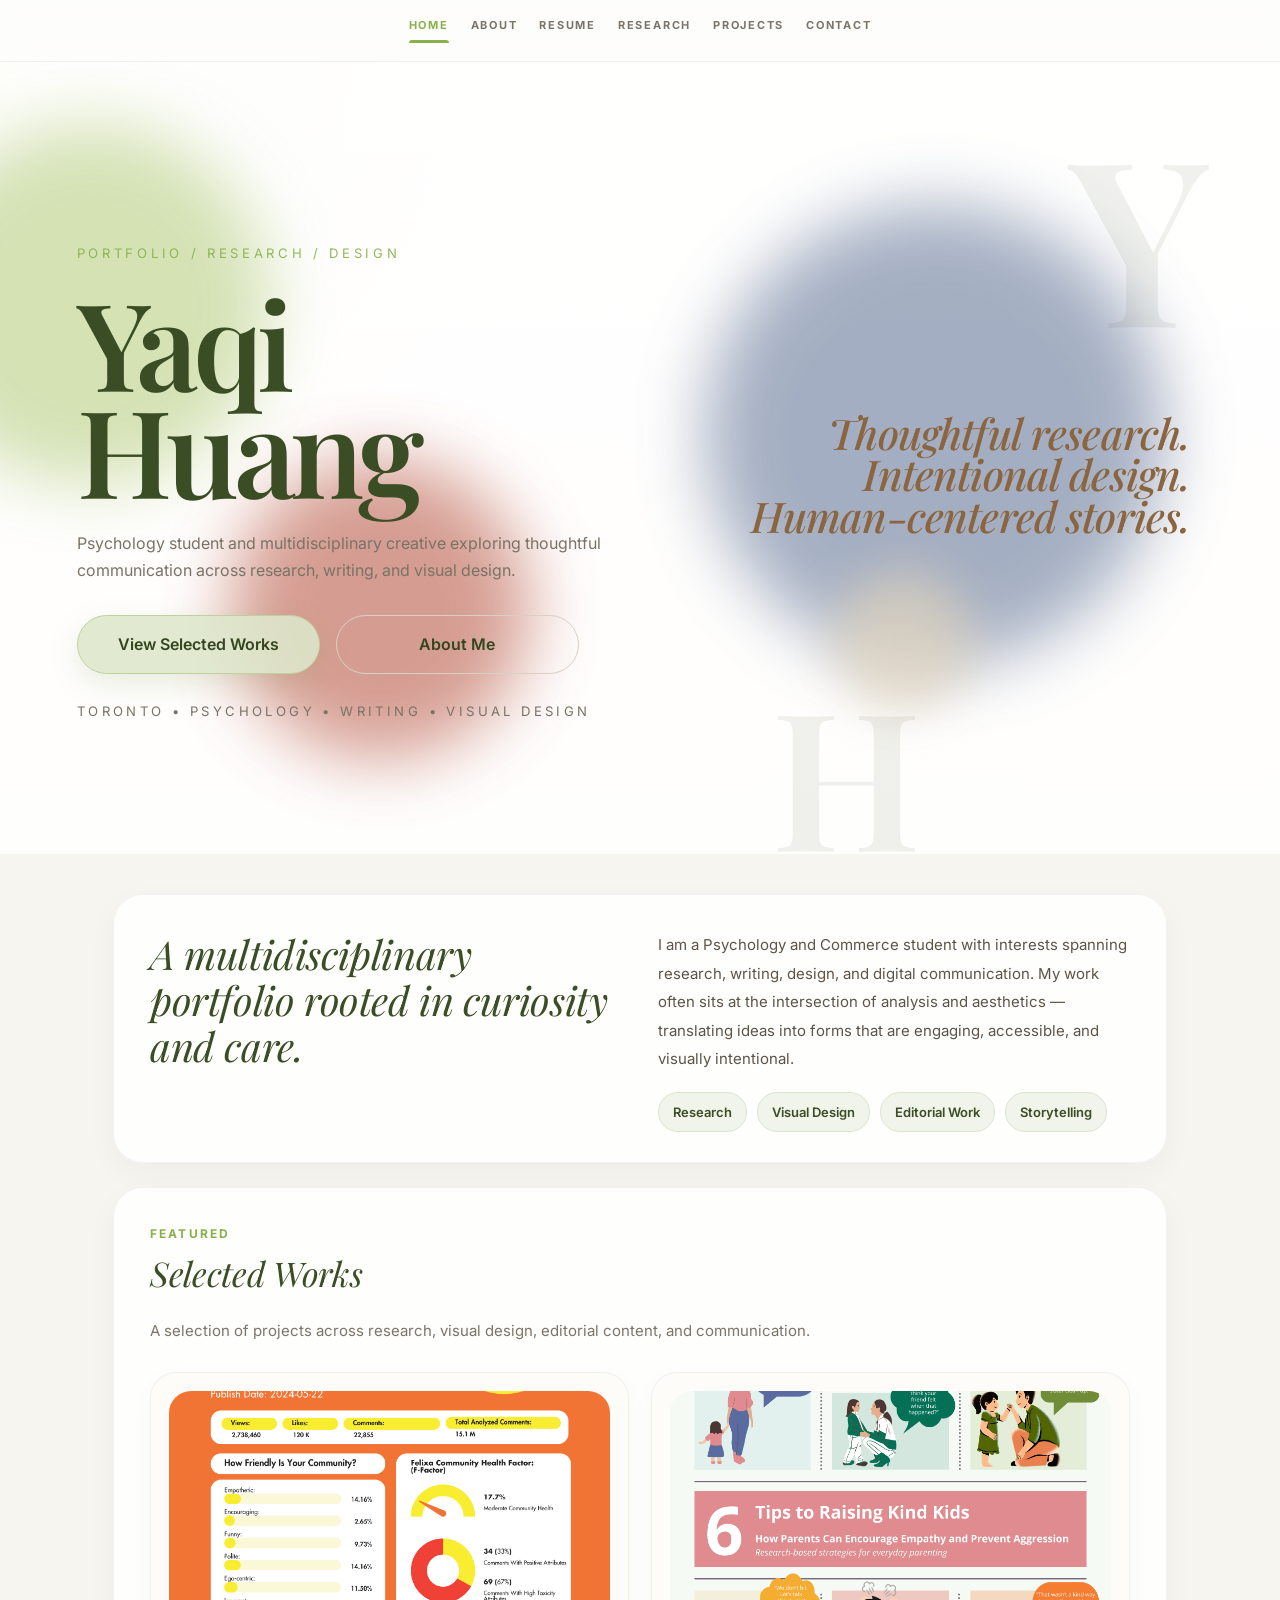
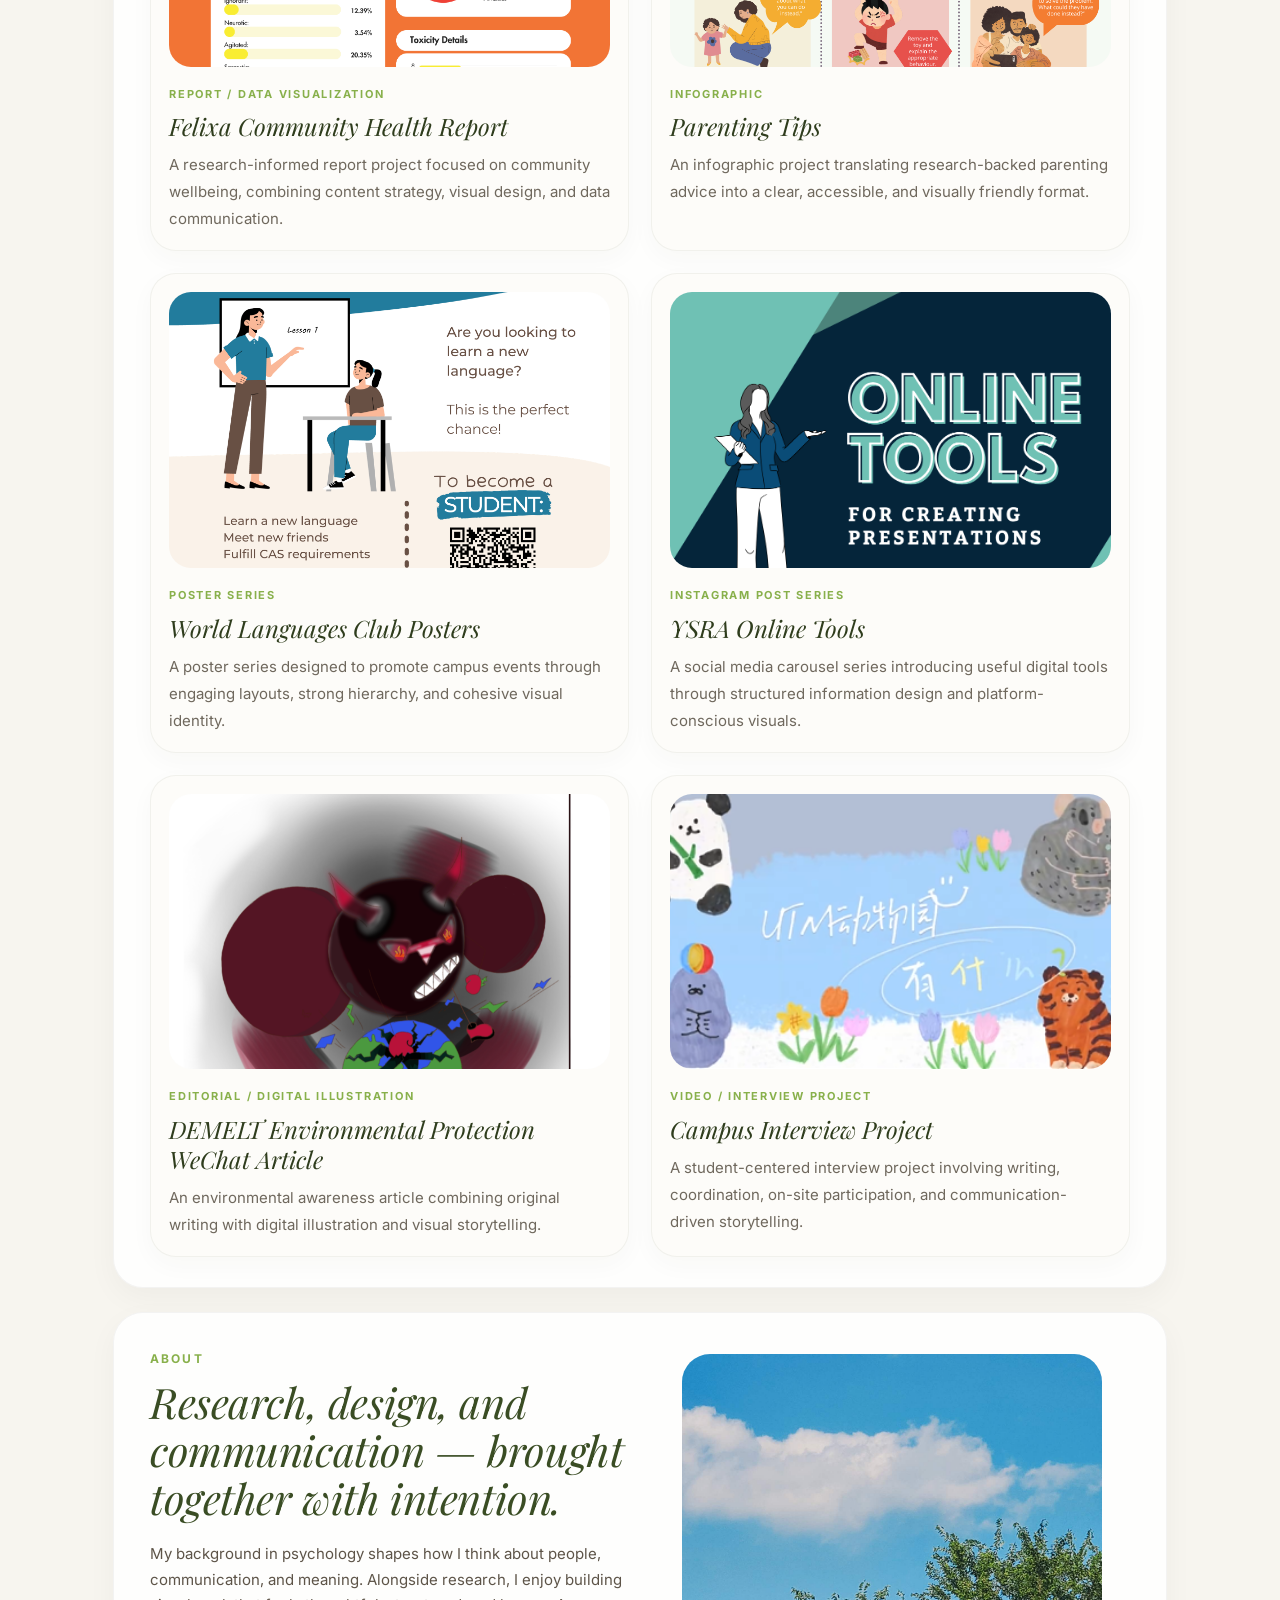
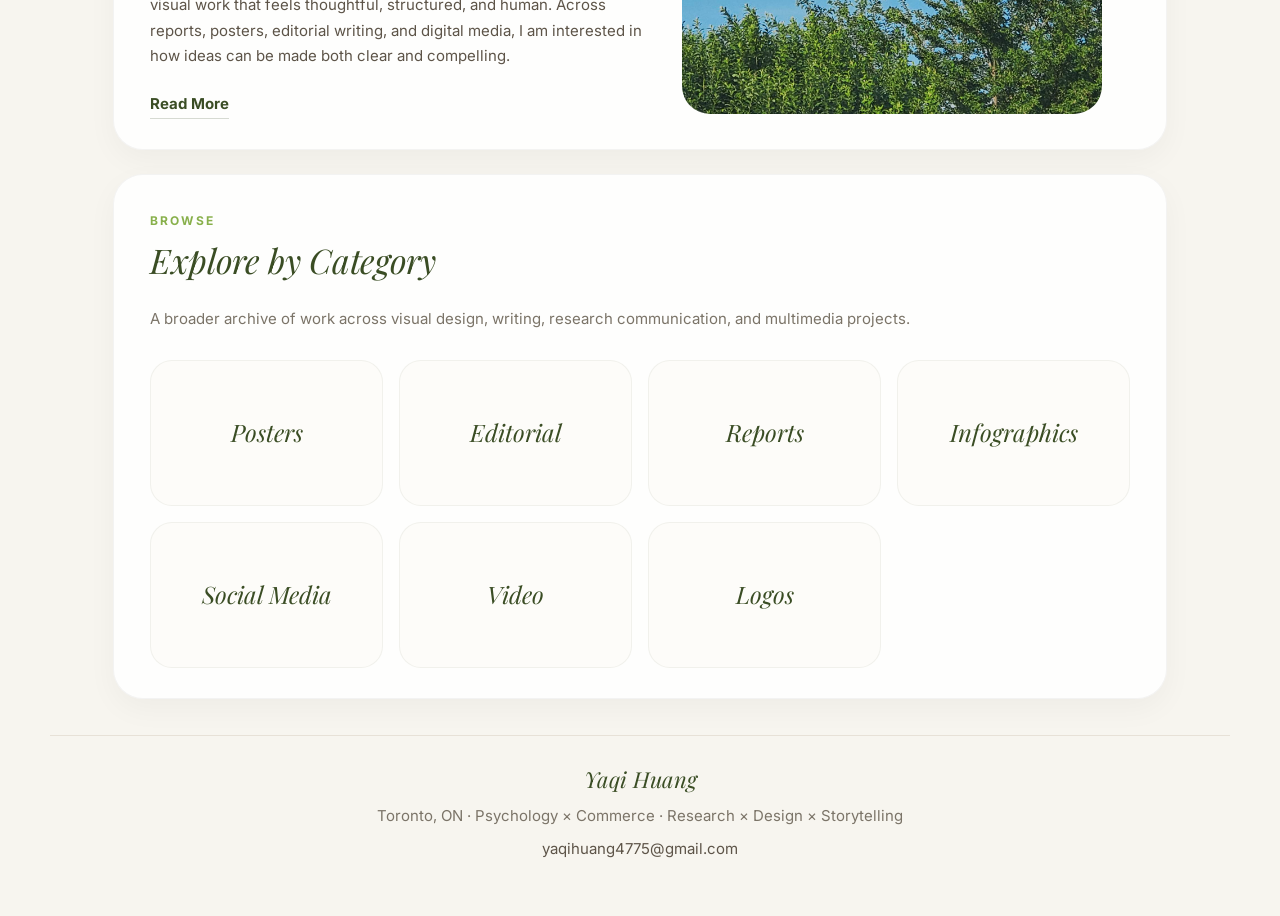
==== commit f5f35f02: "Install Vercel Web Analytics Implemented Vercel Web Analytics for Static HTML Website  SUMMARY: Succ" ====
--- a/index.html
+++ b/index.html
@@ -8,6 +8,12 @@
     <link rel="stylesheet" href="style.css">
 
     <link href="https://fonts.googleapis.com/css2?family=Playfair+Display:wght@400;500;600&family=Inter:wght@400;500;600;700&display=swap" rel="stylesheet">
+
+    <!-- Vercel Web Analytics -->
+    <script>
+        window.va = window.va || function () { (window.vaq = window.vaq || []).push(arguments); };
+    </script>
+    <script defer src="/_vercel/insights/script.js"></script>
 </head>
 <body class="home-page">
 
--- a/style.css
+++ b/style.css
@@ -54,6 +54,7 @@
     font-weight: 700;
     background-color: #d7e3cf;
 }
+
 
 /* Main title */
 h1 {
@@ -635,16 +636,20 @@
 
 summary::before {
     content: "+";
-    font-size: 10px;
+    font-size: 1.7rem;
+    font-weight: 400;
     line-height: 1;
-    margin-top: 10px;
     color: #88b04b;
     flex-shrink: 0;
     transition: transform 0.2s ease;
+    transform: translateY(-1.6px);
 }
 
 details[open] summary::before {
     content: "-";
+    font-size: 1.7rem;
+    font-weight: 400;
+    line-height: 1;    
 }
 
 .summary-text {
@@ -1771,7 +1776,44 @@
 }
 
 
-
+/* =========================
+   ABOUT & RESEARCH PAGE HEADERS
+========================= */
+.page-header {
+    text-align: center;
+    max-width: 980px;
+    margin: 88px auto 42px auto;
+    padding: 0 28px;
+}
+
+.page-header h1 {
+    text-align: center;
+    margin: 0 0 34px 0;
+    font-family: 'Playfair Display', serif;
+    font-style: italic;
+    font-weight: 400;
+    letter-spacing: -0.025em;
+    font-size: 64px;
+    line-height: 1.02;
+    color: #3a4d24;
+}
+
+.page-label {
+    font-size: 13px;
+    font-weight: 700;
+    letter-spacing: 0.22em;
+    text-transform: uppercase;
+    color: #88b04b;
+    margin: 0 0 18px 0;
+}
+
+.page-intro {
+    max-width: 620px;
+    margin: 0 auto;
+    font-size: 15px;
+    line-height: 1.9;
+    color: #7b7468;
+}
 
 
 
@@ -3793,7 +3835,7 @@
 }
 
 .section-description {
-    max-width: 760px;
+    max-width: 1000px;
     margin: 0;
     color: #7b7468;
     line-height: 1.8;
@@ -3986,252 +4028,6 @@
     align-self: flex-start;
 }
 
-/* timeline */
-.research-journey-section {
-    position: relative;
-}
-
-.journey-timeline {
-    position: relative;
-    max-width: 980px;
-    margin: 10px auto 0 auto;
-    padding: 20px 0 20px 0;
-}
-
-.journey-timeline::before {
-    content: "";
-    position: absolute;
-    left: 50%;
-    top: 0;
-    width: 3px;
-    height: calc(100% - 110px);
-    background: linear-gradient(to bottom, #dbe6c8, #b6c89a, #dbe6c8);
-    transform: translateX(-50%);
-    border-radius: 999px;
-}
-
-.journey-item {
-    position: relative;
-    width: 50%;
-    margin-bottom: 34px;
-}
-
-.journey-item.left {
-    left: 0;
-    padding-right: 48px;
-}
-
-.journey-item.right {
-    left: 50%;
-    padding-left: 48px;
-}
-
-.journey-dot {
-    position: absolute;
-    top: 28px;
-    width: 18px;
-    height: 18px;
-    background: #88b04b;
-    border: 4px solid #f6f1e8;
-    border-radius: 50%;
-    z-index: 2;
-    box-shadow: 0 0 0 3px rgba(136, 176, 75, 0.15);
-}
-
-.journey-item.left .journey-dot {
-    right: -9px;
-}
-
-.journey-item.right .journey-dot {
-    left: -9px;
-}
-
-.journey-card {
-    background: #fbf9f3;
-    border: 1px solid rgba(58, 77, 36, 0.08);
-    border-radius: 22px;
-    padding: 22px 22px 20px 22px;
-    box-shadow: 0 12px 28px rgba(58, 77, 36, 0.04);
-}
-
-.journey-date {
-    margin: 0 0 10px 0;
-    font-size: 12px;
-    font-weight: 700;
-    letter-spacing: 0.16em;
-    text-transform: uppercase;
-    color: #88b04b;
-}
-
-.journey-card h3 {
-    margin: 0 0 10px 0;
-    font-family: 'Playfair Display', serif;
-    font-style: italic;
-    font-weight: 400;
-    font-size: 25px;
-    line-height: 1.15;
-    color: #3a4d24;
-}
-
-.journey-card p {
-    margin: 0;
-    color: #6f6a61;
-    line-height: 1.8;
-}
-
-.journey-end {
-    position: relative;
-    width: 100%;
-    text-align: center;
-    padding-top: 14px;
-}
-
-.journey-arrow {
-    width: 0;
-    height: 0;
-    border-left: 14px solid transparent;
-    border-right: 14px solid transparent;
-    border-top: 24px solid #88b04b;
-    margin: 0 auto 18px auto;
-}
-
-.journey-end p {
-    margin: 0;
-    color: #6f6a61;
-    font-size: 15px;
-    line-height: 1.8;
-    font-style: italic;
-}
-
-/* interests */
-.research-interest-grid {
-    display: grid;
-    grid-template-columns: repeat(2, minmax(0, 1fr));
-    gap: 22px;
-    margin-bottom: 26px;
-}
-
-.interest-card {
-    background: #fbf9f3;
-    border: 1px solid rgba(58, 77, 36, 0.08);
-    border-radius: 22px;
-    padding: 24px;
-}
-
-.interest-card h3 {
-    margin: 0 0 12px 0;
-    font-family: 'Playfair Display', serif;
-    font-style: italic;
-    font-weight: 400;
-    font-size: 25px;
-    color: #3a4d24;
-}
-
-.interest-card p {
-    margin: 0;
-    color: #6f6a61;
-    line-height: 1.8;
-}
-
-.research-skill-tags {
-    display: flex;
-    flex-wrap: wrap;
-    gap: 10px;
-}
-
-/* CTA */
-.research-cta-section {
-    text-align: center;
-    padding-top: 54px;
-}
-
-.research-cta-section h2 {
-    margin: 0 0 16px 0;
-    font-family: 'Playfair Display', serif;
-    font-style: italic;
-    font-weight: 400;
-    font-size: 40px;
-    color: #3a4d24;
-}
-
-.research-cta-section p {
-    max-width: 680px;
-    margin: 0 auto 24px auto;
-    color: #6f6a61;
-    line-height: 1.85;
-}
-
-.research-cta-buttons {
-    display: flex;
-    justify-content: center;
-    gap: 14px;
-    flex-wrap: wrap;
-}
-
-/* responsive */
-@media (max-width: 950px) {
-    .research-output-card,
-    .research-writing-grid,
-    .research-interest-grid {
-        grid-template-columns: 1fr;
-    }
-}
-
-@media (max-width: 860px) {
-    .journey-timeline::before {
-        left: 16px;
-        transform: none;
-    }
-
-    .journey-item {
-        width: 100%;
-        left: 0 !important;
-        padding-left: 48px !important;
-        padding-right: 0 !important;
-    }
-
-    .journey-item.left .journey-dot,
-    .journey-item.right .journey-dot {
-        left: 7px;
-        right: auto;
-    }
-}
-
-@media (max-width: 640px) {
-    .research-header {
-        margin-top: 70px;
-    }
-
-    .research-header h1 {
-        font-size: 44px;
-    }
-
-    .research-section-heading h2,
-    .research-cta-section h2 {
-        font-size: 32px;
-    }
-
-    .research-subsection-heading h2 {
-        font-size: 28px;
-    }
-
-    .research-output-content h3,
-    .journey-card h3,
-    .interest-card h3 {
-        font-size: 22px;
-    }
-
-    .research-page {
-        padding-left: 20px;
-        padding-right: 20px;
-    }
-}
-
-
-
-
-
-
 
 /* =========================
    RESEARCH PAGE REFINEMENT
@@ -4339,7 +4135,7 @@
 }
 
 .section-description {
-    max-width: 760px;
+    max-width: 1000px;
     margin: 0;
     color: #7b7468;
     line-height: 1.8;
@@ -4440,115 +4236,6 @@
     box-shadow: 0 12px 30px rgba(58, 77, 36, 0.045);
 }
 
-/* =========================
-   CURVED RESEARCH TIMELINE
-========================= */
-
-.research-journey-section {
-    position: relative;
-}
-
-/* Timeline container */
-.journey-timeline {
-    position: relative;
-    max-width: 980px;
-    margin: 18px auto 0 auto;
-    padding: 34px 0 40px 0;
-}
-
-/* Turn off old straight vertical line */
-.journey-timeline::before {
-    display: none;
-}
-
-/* Curved S-shaped line */
-.journey-curve {
-    position: absolute;
-    top: 20px;
-    left: 50%;
-    width: 150px;
-    height: calc(100% - 120px);
-    transform: translateX(-50%);
-    overflow: visible;
-    z-index: 0;
-    pointer-events: none;
-}
-
-.journey-curve path {
-    fill: none;
-    stroke: rgba(136, 176, 75, 0.45);
-    stroke-width: 3;
-    stroke-linecap: round;
-}
-
-/* Timeline items sit above curve */
-.journey-item {
-    position: relative;
-    width: 50%;
-    margin-bottom: 40px;
-    z-index: 2;
-}
-
-.journey-item.left {
-    left: 0;
-    padding-right: 72px;
-}
-
-.journey-item.right {
-    left: 50%;
-    padding-left: 72px;
-}
-
-/* Dots */
-.journey-dot {
-    position: absolute;
-    top: 30px;
-    width: 17px;
-    height: 17px;
-    background: #88b04b;
-    border: 4px solid #f6f1e8;
-    border-radius: 50%;
-    z-index: 3;
-    box-shadow: 0 0 0 6px rgba(136, 176, 75, 0.13);
-}
-
-.journey-item.left .journey-dot {
-    right: -8px;
-}
-
-.journey-item.right .journey-dot {
-    left: -8px;
-}
-
-/* Timeline cards */
-.journey-card {
-    background: rgba(251, 249, 243, 0.82);
-    border: 1px solid rgba(58, 77, 36, 0.1);
-    border-radius: 24px;
-    padding: 23px 24px 22px 24px;
-    box-shadow: 0 16px 38px rgba(58, 77, 36, 0.06);
-    backdrop-filter: blur(8px);
-}
-
-.journey-card h3 {
-    margin: 0 0 10px 0;
-    font-family: 'Playfair Display', serif;
-    font-style: italic;
-    font-weight: 400;
-    font-size: 25px;
-    line-height: 1.15;
-    color: #3a4d24;
-}
-
-.journey-card p {
-    margin: 0;
-    color: #6f6a61;
-    line-height: 1.8;
-}
-
-.journey-date {
-    margin: 0 0 10px 0;
-}
 
 /* Ending arrow */
 .journey-end {
@@ -4639,26 +4326,6 @@
     }
 }
 
-@media (max-width: 860px) {
-    .journey-curve {
-        left: 16px;
-        width: 90px;
-        transform: none;
-    }
-
-    .journey-item {
-        width: 100%;
-        left: 0 !important;
-        padding-left: 54px !important;
-        padding-right: 0 !important;
-    }
-
-    .journey-item.left .journey-dot,
-    .journey-item.right .journey-dot {
-        left: 7px;
-        right: auto;
-    }
-}
 
 @media (max-width: 640px) {
     .research-header {
@@ -4986,7 +4653,7 @@
 .about-preview-visual {
     width: 100%;
     max-width: 420px;
-    aspect-ratio: 4 / 5;
+    aspect-ratio: 4 / 3;
     border-radius: 28px;
     overflow: hidden;
 }
@@ -4997,4 +4664,362 @@
     height: 100%;
     object-fit: cover;
     display: block;
+}
+
+
+
+
+
+
+
+
+
+
+
+
+
+/* =========================
+   Research Journey Timeline
+========================= */
+
+.research-journey-section {
+    padding: 4.5rem 0 5rem;
+    position: relative;
+}
+
+.research-journey-section .section-intro {
+    width: min(980px, 82%);
+    margin: 0 auto 3.8rem;
+    text-align: center;
+}
+
+.research-journey-section .section-label {
+    margin-bottom: 1rem;
+    font-size: 0.82rem;
+    letter-spacing: 0.18em;
+    text-transform: uppercase;
+    font-weight: 700;
+    color: #7faa43;
+}
+
+.research-journey-section .section-intro h2 {
+    margin: 0 auto 1rem;
+    max-width: 760px;
+    font-family: "Playfair Display", serif;
+    font-size: clamp(2.4rem, 4vw, 4rem);
+    font-style: italic;
+    font-weight: 500;
+    line-height: 1.05;
+    color: #3f5b2c;
+}
+
+.research-journey-section .section-intro p:last-child {
+    max-width: 680px;
+    margin: 0 auto;
+    font-size: 1.05rem;
+    line-height: 1.8;
+    color: #706b63;
+}
+
+/* Timeline container */
+.journey-timeline {
+    position: relative;
+    width: min(1120px, 88%);
+    margin: 0 auto;
+    display: grid;
+    row-gap: 2.7rem;
+}
+
+/* Each event row */
+.journey-row {
+    position: relative;
+    z-index: 2;
+    display: grid;
+    grid-template-columns: minmax(0, 1fr) 110px minmax(0, 1fr);
+    align-items: center;
+    min-height: 190px;
+}
+
+/* Background curve */
+.journey-line {
+    position: absolute;
+    top: 3rem;
+    bottom: 4.8rem;
+    left: 50%;
+    width: 110px;
+    transform: translateX(-50%);
+    z-index: 1;
+    pointer-events: none;
+}
+
+.journey-curve {
+    display: block;
+    width: 100%;
+    height: 100%;
+}
+
+.journey-curve path {
+    fill: none;
+    stroke: #bfd79b;
+    stroke-width: 4;
+    stroke-linecap: round;
+}
+
+/* Dot */
+.journey-dot {
+    grid-column: 2;
+    justify-self: center;
+    width: 17px;
+    height: 17px;
+    border-radius: 50%;
+    background: #82ad3e;
+    position: relative;
+    z-index: 5;
+    box-shadow: 0 0 0 11px rgba(191, 215, 155, 0.28);
+}
+
+/* Cards */
+.journey-card {
+    width: min(100%, 490px);
+    padding: 1.65rem 1.75rem 1.6rem;
+    background: rgba(255, 254, 250, 0.84);
+    border: 1px solid rgba(214, 208, 194, 0.82);
+    border-radius: 26px;
+    box-shadow: 0 22px 55px rgba(70, 85, 55, 0.07);
+    backdrop-filter: blur(8px);
+}
+
+.journey-left .journey-card {
+    grid-column: 1;
+    justify-self: start;
+}
+
+.journey-right .journey-card {
+    grid-column: 3;
+    justify-self: end;
+}
+
+.journey-spacer {
+    min-height: 1px;
+}
+
+.journey-date {
+    margin: 0 0 0.55rem;
+    font-size: 0.76rem;
+    letter-spacing: 0.16em;
+    text-transform: uppercase;
+    font-weight: 700;
+    color: #80796f;
+}
+
+.journey-card h3 {
+    margin: 0 0 0.75rem;
+    font-family: "Playfair Display", serif;
+    font-size: clamp(1.55rem, 2.3vw, 2.05rem);
+    font-style: italic;
+    font-weight: 500;
+    line-height: 1.08;
+    color: #3f5b2c;
+}
+
+.journey-card p {
+    margin: 0;
+    font-size: 1.02rem;
+    line-height: 1.75;
+    color: #6c675f;
+}
+
+.journey-card em {
+    font-style: italic;
+    color: #6f695f;
+}
+
+.journey-coming-soon-card {
+    background: linear-gradient(
+        135deg,
+        rgba(255, 254, 250, 0.92),
+        rgba(244, 249, 235, 0.9)
+    );
+}
+
+/* Arrow at the end of curve */
+.journey-arrow {
+    position: relative;
+    z-index: 4;
+    width: 0;
+    height: 0;
+    margin: -0.35rem auto 0;
+    border-left: 14px solid transparent;
+    border-right: 14px solid transparent;
+    border-top: 24px solid #82ad3e;
+}
+
+/* Ending sentence */
+.journey-ending {
+    max-width: 720px;
+    margin: 2.4rem auto 0;
+    text-align: center;
+    font-family: "Playfair Display", serif;
+    font-size: clamp(1.45rem, 2vw, 2rem);
+    font-style: italic;
+    line-height: 1.5;
+    color: #5f7048;
+}
+
+.journey-ending::before,
+.journey-ending::after {
+    content: "";
+    display: block;
+    width: 68px;
+    height: 1px;
+    margin: 0 auto 1.2rem;
+    background: rgba(130, 173, 62, 0.35);
+}
+
+.journey-ending::after {
+    margin: 1.2rem auto 0;
+}
+
+/* Responsive */
+@media (max-width: 850px) {
+    .journey-timeline {
+        width: min(92%, 620px);
+        row-gap: 2rem;
+    }
+
+    .journey-row {
+        grid-template-columns: 42px minmax(0, 1fr);
+        min-height: auto;
+        column-gap: 1.2rem;
+        align-items: start;
+    }
+
+    .journey-left .journey-card,
+    .journey-right .journey-card {
+        grid-column: 2;
+        justify-self: stretch;
+    }
+
+    .journey-dot {
+        grid-column: 1;
+        margin-top: 2rem;
+    }
+
+    .journey-line {
+        left: 21px;
+        transform: none;
+        width: 42px;
+        top: 2rem;
+        bottom: 4.5rem;
+    }
+
+    .journey-curve path {
+        stroke-width: 3.5;
+    }
+
+    .journey-spacer {
+        display: none;
+    }
+
+    .journey-arrow {
+        margin-left: 7px;
+        margin-right: auto;
+    }
+
+    .research-journey-section .section-intro {
+        width: min(90%, 620px);
+        text-align: left;
+    }
+
+    .research-journey-section .section-intro h2,
+    .research-journey-section .section-intro p:last-child {
+        margin-left: 0;
+        margin-right: 0;
+    }
+
+    .journey-ending {
+        width: min(88%, 620px);
+        text-align: left;
+    }
+
+    .journey-ending::before,
+    .journey-ending::after {
+        margin-left: 0;
+    }
+}
+
+
+
+
+
+
+
+
+
+
+
+/* ==============================
+   Featured Project Page Navigation
+   ============================== */
+
+.project-pagination {
+    max-width: 1080px;
+    margin: 100px auto 0;
+    padding: 38px 0 20px;
+    border-top: 1px solid rgba(63, 90, 42, 0.16);
+    display: grid;
+    grid-template-columns: 1fr 1fr;
+    gap: 36px;
+}
+
+.project-pagination-link {
+    text-decoration: none;
+    color: #6f6a61;
+    display: flex;
+    flex-direction: column;
+    gap: 8px;
+    transition: transform 0.25s ease, opacity 0.25s ease;
+}
+
+.project-pagination-link:hover {
+    transform: translateY(-3px);
+    opacity: 0.82;
+}
+
+.project-pagination-link.next {
+    text-align: right;
+    align-items: flex-end;
+}
+
+.pagination-label {
+    font-size: 0.78rem;
+    text-transform: uppercase;
+    letter-spacing: 0.16em;
+    color: #8cab47;
+    font-weight: 700;
+}
+
+.pagination-title {
+    font-family: "Playfair Display", serif;
+    font-size: 1.65rem;
+    line-height: 1.18;
+    font-style: italic;
+    color: #3f5a2a;
+}
+
+@media (max-width: 700px) {
+    .project-pagination {
+        grid-template-columns: 1fr;
+        gap: 28px;
+        margin-top: 72px;
+    }
+
+    .project-pagination-link.next {
+        text-align: left;
+        align-items: flex-start;
+    }
+
+    .pagination-title {
+        font-size: 1.4rem;
+    }
 }
